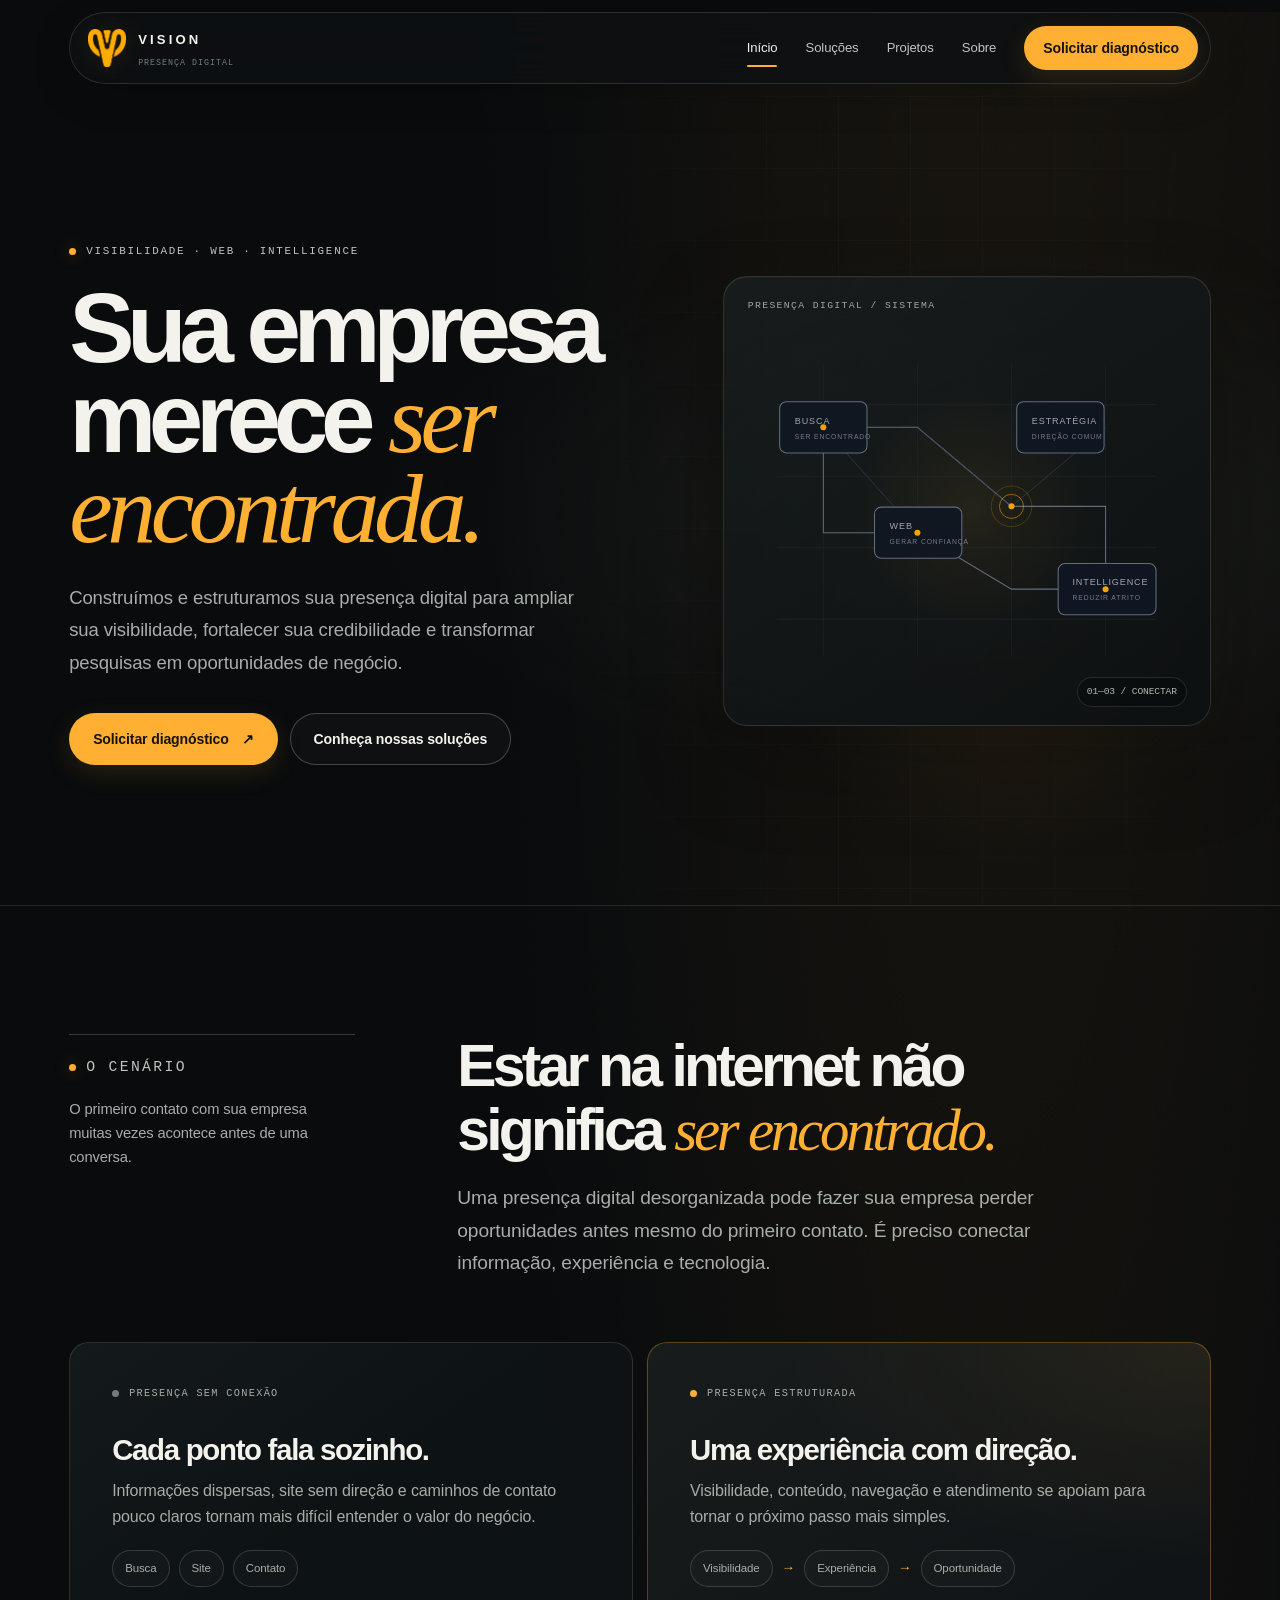
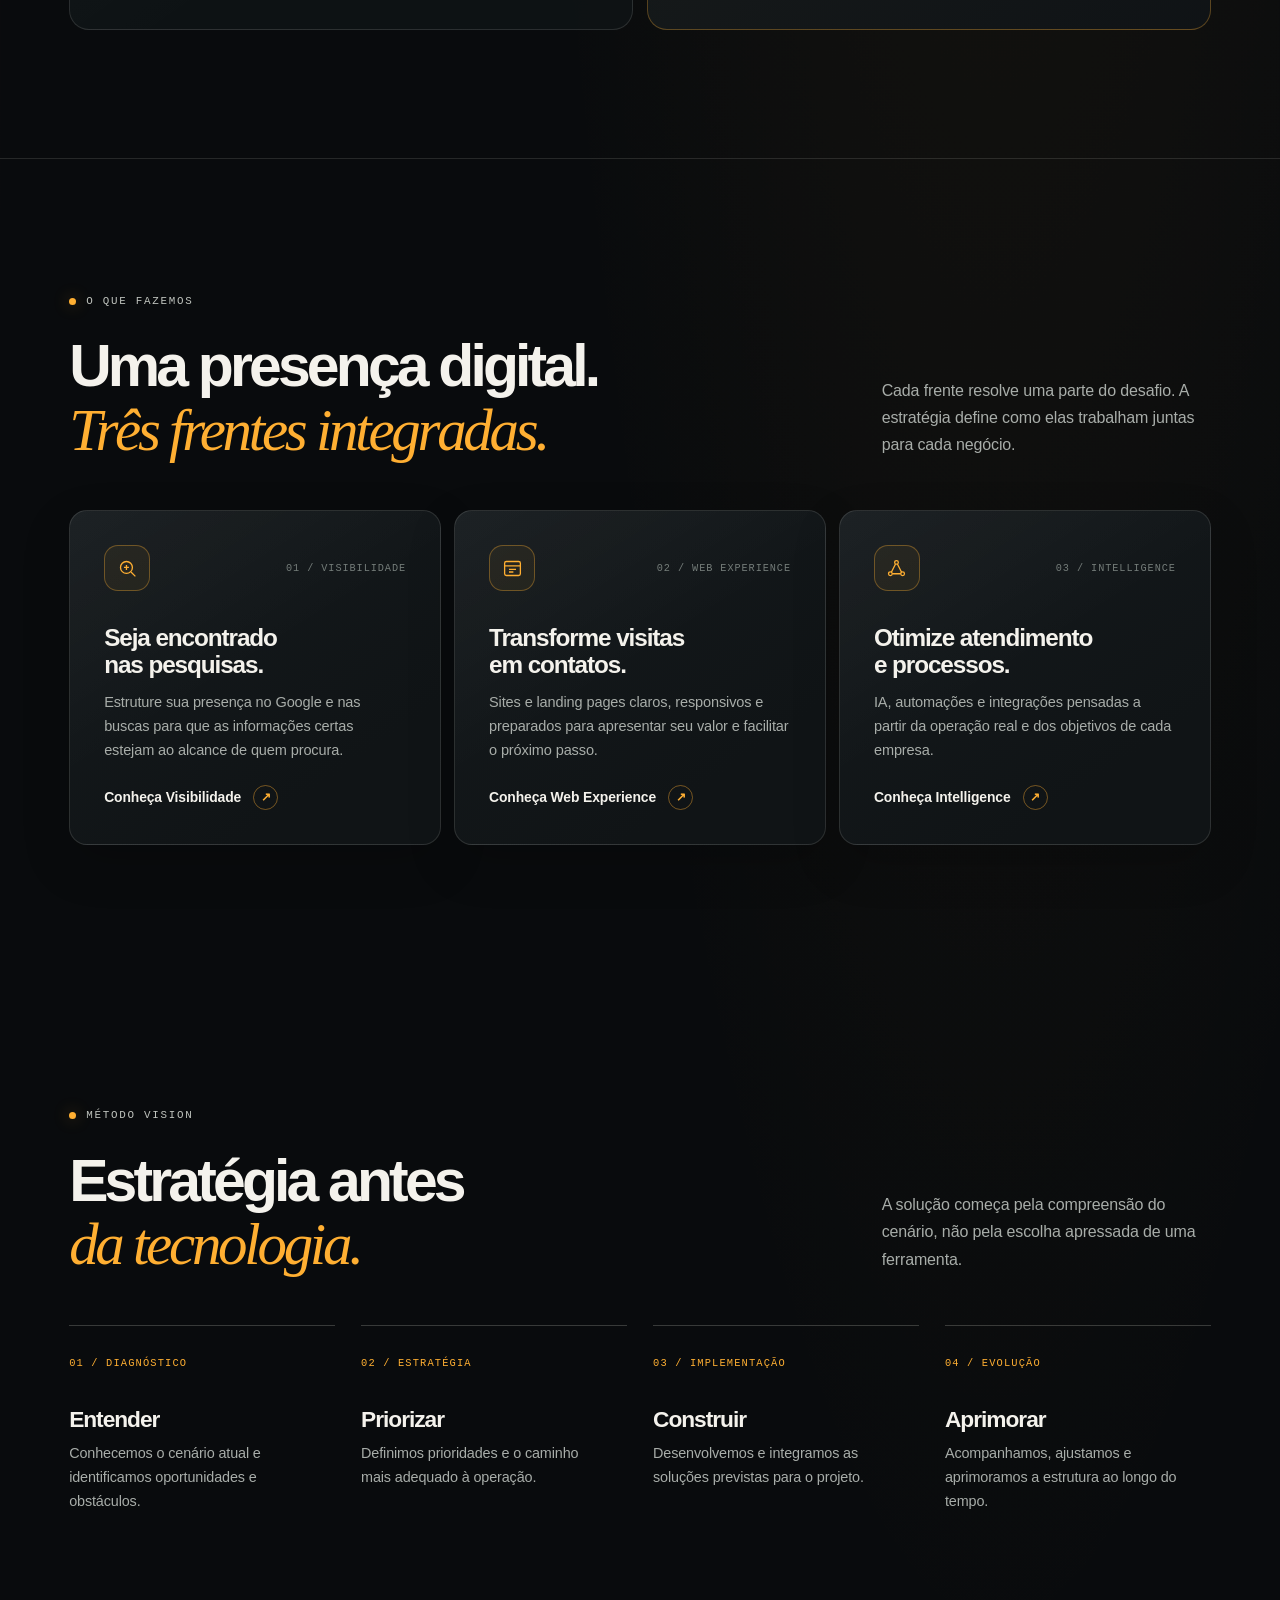
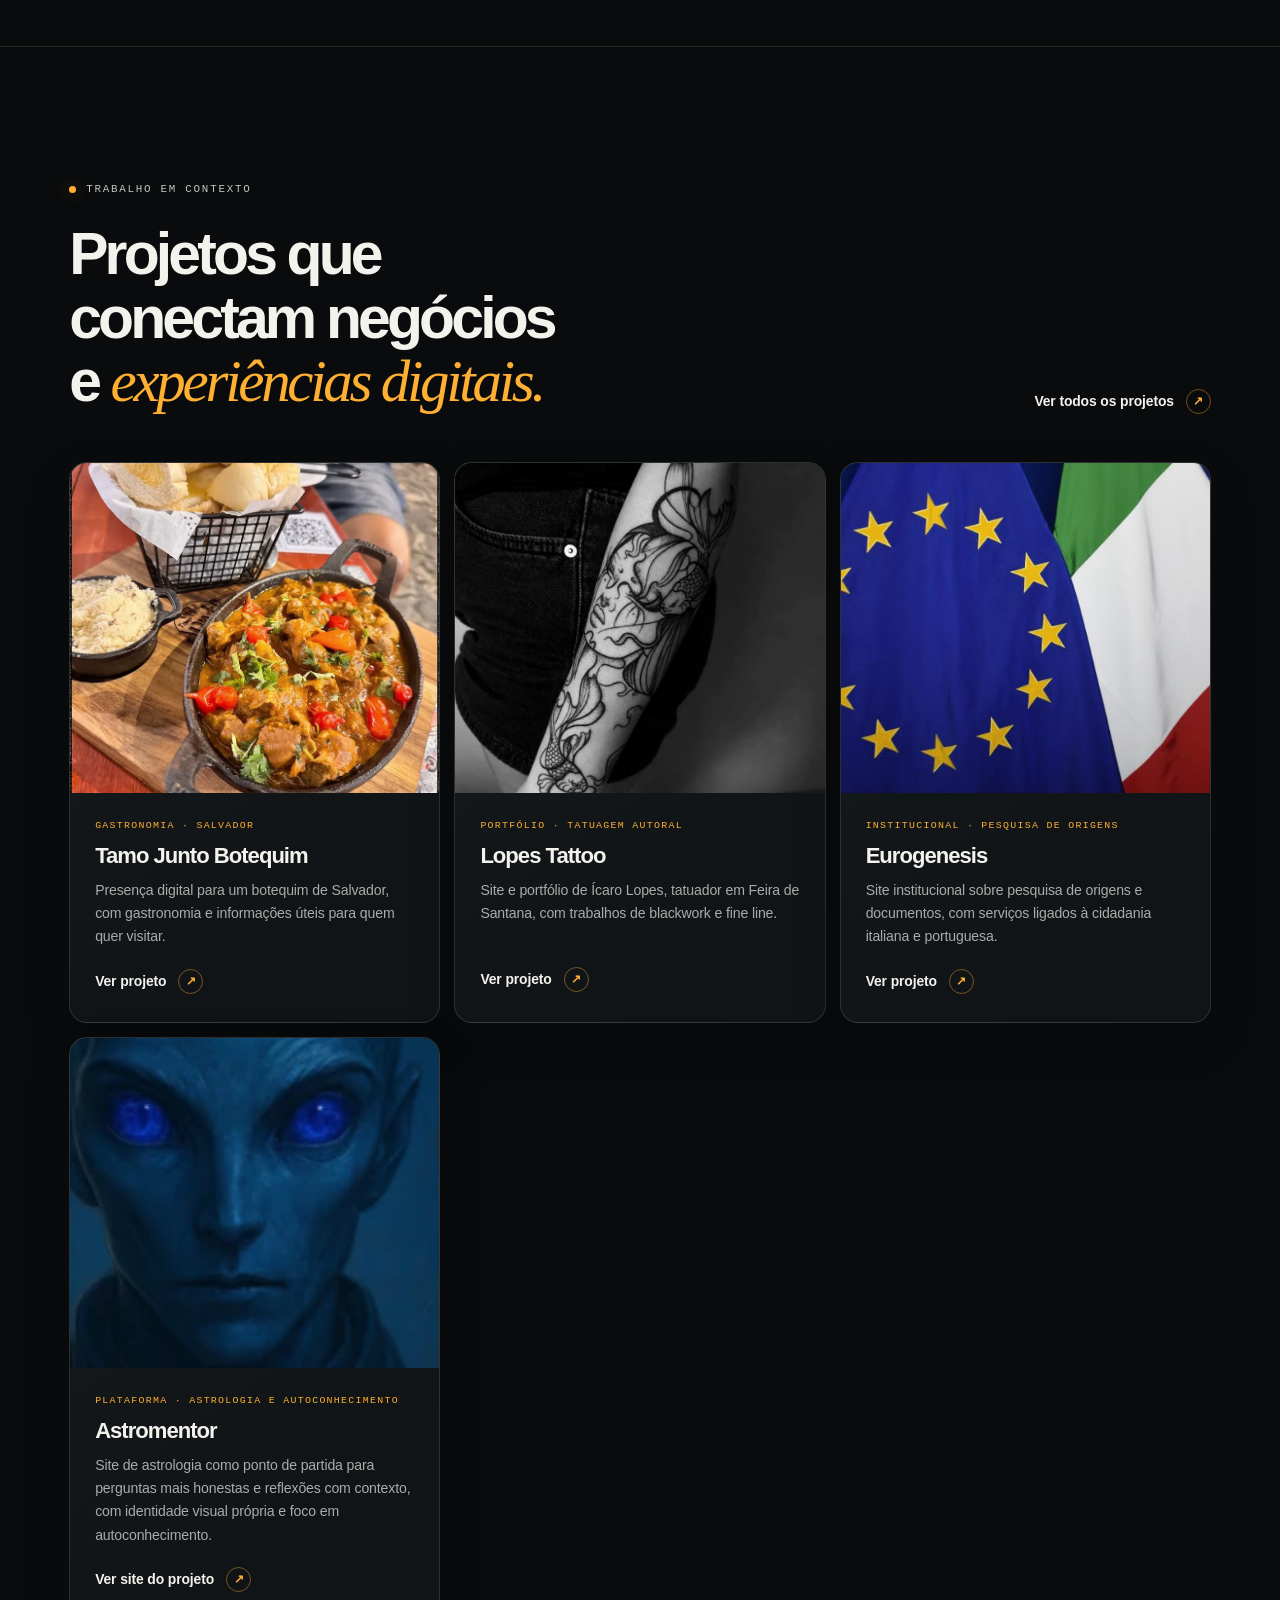
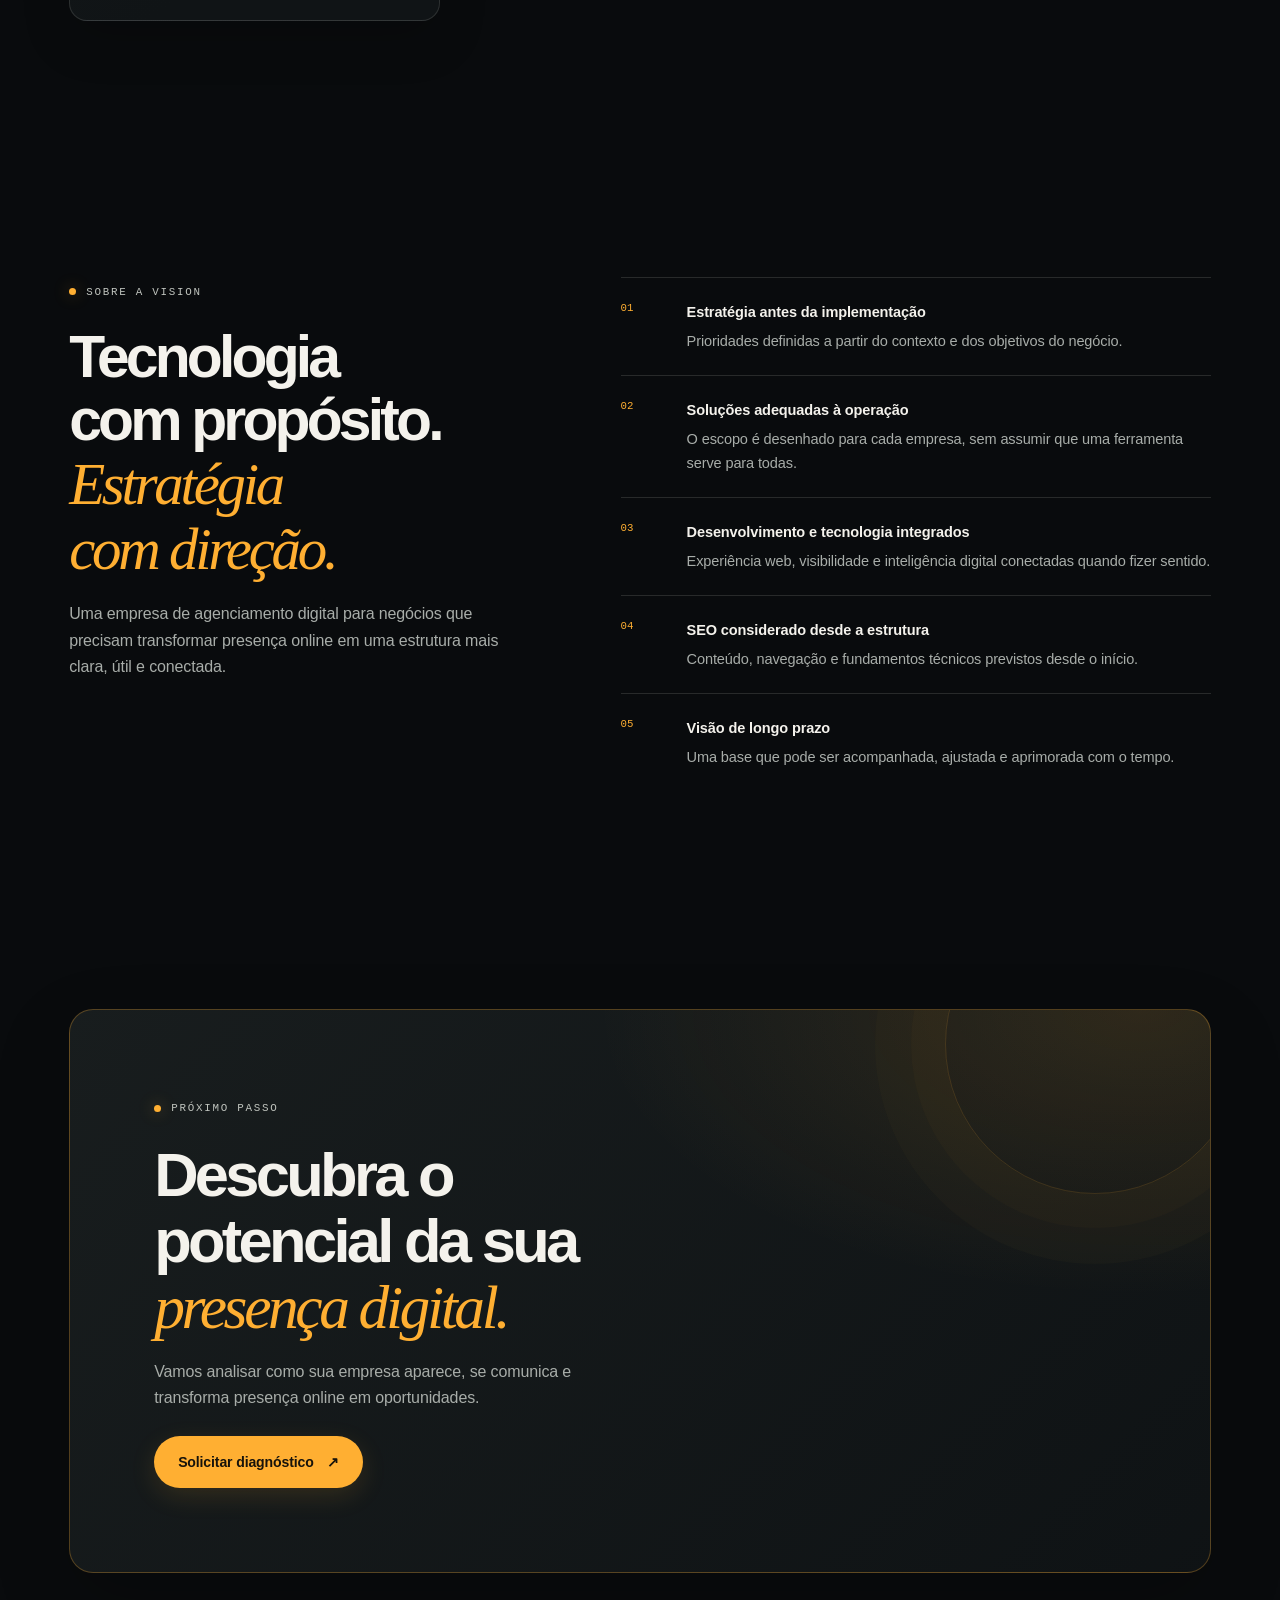
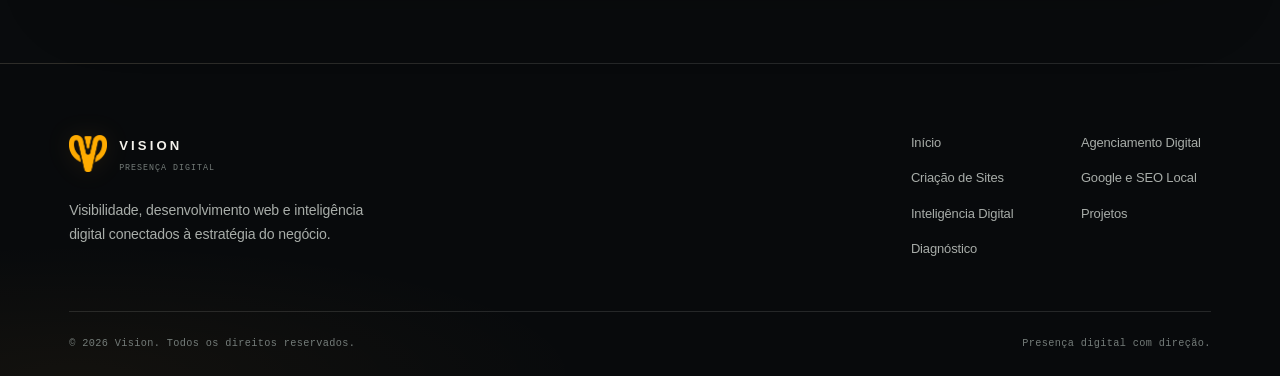
==== index.html @ c218d8cc "corrige caminhos" ====
<!doctype html>
<html lang="pt-BR">
<head>
  <meta charset="utf-8">
  <meta name="viewport" content="width=device-width, initial-scale=1">
  <meta name="description" content="A Vision conecta visibilidade, sites e inteligência digital para ajudar empresas a estruturar sua presença online.">
  <meta name="keywords" content="presença digital, desenvolvimento web, SEO local, inteligência digital, agenciamento digital">
  <meta name="theme-color" content="#0B0F16">
  <meta property="og:type" content="website">
  <meta property="og:site_name" content="Vision">
  <meta property="og:title" content="Vision | Presença digital com estratégia">
  <meta property="og:description" content="Conectamos visibilidade, desenvolvimento web e inteligência digital para estruturar a presença da sua empresa.">
  <meta name="twitter:card" content="summary">
  <meta name="twitter:title" content="Vision | Presença digital com estratégia">
  <meta name="twitter:description" content="Conectamos visibilidade, desenvolvimento web e inteligência digital para estruturar a presença da sua empresa.">
  <title>Vision | Presença digital com estratégia</title>
  <link rel="icon" type="image/png" href="/assets/images/vision-symbol.png">
  <link rel="stylesheet" href="/assets/css/tokens.css">
  <link rel="stylesheet" href="/assets/css/base.css">
  <link rel="stylesheet" href="/assets/css/components.css">
  <link rel="stylesheet" href="/assets/css/layouts.css">
  <link rel="stylesheet" href="/assets/css/responsive.css"><link rel="stylesheet" href="/assets/css/visual-refresh.css">
  <script type="application/ld+json">
    {"@context":"https://schema.org","@type":"Organization","name":"Vision","description":"Agenciamento digital que integra visibilidade, desenvolvimento web e inteligência digital.","knowsAbout":["presença digital","criação de sites","SEO local","inteligência digital"]}
  </script>
</head>
<body>
  <a class="skip-link" href="#main">Pular para o conteúdo</a>
  <header class="site-header">
    <div class="container site-header__inner">
      <a class="brand" href="/" aria-label="Vision — início">
        <img class="brand__symbol" src="/assets/images/vision-symbol.png" alt="" width="34" height="34">
        <span><span class="brand__name">VISION</span><span class="brand__descriptor">presença digital</span></span>
      </a>
      <button class="menu-toggle" type="button" data-menu-toggle aria-expanded="false" aria-controls="primary-nav" aria-label="Abrir menu"><span class="menu-toggle__icon" aria-hidden="true"></span></button>
      <nav class="primary-nav" id="primary-nav" data-primary-nav aria-label="Navegação principal">
        <a class="primary-nav__link" href="/" aria-current="page">Início</a>
        <a class="primary-nav__link" href="/agenciamento-digital/">Soluções</a>
        <a class="primary-nav__link" href="/projetos/">Projetos</a>
        <a class="primary-nav__link" href="/#sobre">Sobre</a>
        <a class="button button--small" href="/diagnostico/">Solicitar diagnóstico</a>
      </nav>
    </div>
  </header>

  <main id="main">
    <section class="hero-home" aria-labelledby="home-title">
      <div class="container hero-home__grid">
        <div class="hero-copy">
          <p class="eyebrow">Visibilidade · Web · Intelligence</p>
          <h1 id="home-title">Sua empresa merece <span class="accent">ser encontrada.</span></h1>
          <p class="lede">Construímos e estruturamos sua presença digital para ampliar sua visibilidade, fortalecer sua credibilidade e transformar pesquisas em oportunidades de negócio.</p>
          <div class="button-row">
            <a class="button" href="/diagnostico/">Solicitar diagnóstico <span aria-hidden="true">↗</span></a>
            <a class="button button--quiet" href="#solucoes">Conheça nossas soluções</a>
          </div>
        </div>
        <div class="hero-visual" aria-label="Diagrama da conexão entre busca, experiência web e inteligência digital">
          <p class="hero-visual__label meta-label">PRESENÇA DIGITAL / SISTEMA</p>
          <svg class="signal-figure" viewBox="0 0 620 470" role="img" aria-labelledby="signal-title signal-desc">
            <title id="signal-titDle">Três frentes conectadas</title>
            <desc id="signal-desc">Busca, experiência web e inteligência digital conectadas por uma estrutura central.</desc>
            <g fill="none" stroke="#334153" stroke-width="1">
              <path d="M58 95H562M58 190H562M58 285H562M58 380H562" opacity=".42"/>
              <path d="M120 40V430M245 40V430M370 40V430M495 40V430" opacity=".3"/>
              <path d="M120 125H245L370 230H495V340H370L245 265H120Z" stroke="#657182" stroke-width="1.4"/>
              <path d="M120 125L245 265M245 125L370 230M370 230L495 125" stroke="#334153"/>
            </g>
            <g fill="#101722" stroke="#657182" stroke-width="1.4">
              <rect x="62" y="91" width="116" height="68" rx="9"/>
              <rect x="188" y="231" width="116" height="68" rx="9"/>
              <rect x="432" y="306" width="130" height="68" rx="9"/>
              <rect x="377" y="91" width="116" height="68" rx="9"/>
            </g>
            <g fill="#A5ACB8" font-family="Arial, sans-serif" font-size="12" letter-spacing="1.2">
              <text x="82" y="121">BUSCA</text><text x="82" y="140" fill="#778190" font-size="9">SER ENCONTRADO</text>
              <text x="208" y="260">WEB</text><text x="208" y="280" fill="#778190" font-size="9">GERAR CONFIANÇA</text>
              <text x="451" y="335">INTELLIGENCE</text><text x="451" y="355" fill="#778190" font-size="9">REDUZIR ATRITO</text>
              <text x="397" y="121">ESTRATÉGIA</text><text x="397" y="140" fill="#778190" font-size="9">DIREÇÃO COMUM</text>
            </g>
            <g fill="#FFAB00">
              <circle cx="120" cy="125" r="4"/><circle cx="245" cy="265" r="4"/><circle cx="370" cy="230" r="4"/><circle cx="495" cy="340" r="4"/>
            </g>
            <g fill="none" stroke="#FFAB00" stroke-width="1.3">
              <circle cx="370" cy="230" r="16" opacity=".55"/><circle cx="370" cy="230" r="27" opacity=".22"/>
            </g>
          </svg>
          <span class="hero-index">01—03 / CONECTAR</span>
        </div>
      </div>
    </section>

    <section class="section" aria-labelledby="problem-title">
      <div class="container section-intro">
        <div class="section-intro__aside">
          <p class="eyebrow">O cenário</p>
          <p>O primeiro contato com sua empresa muitas vezes acontece antes de uma conversa.</p>
        </div>
        <div>
          <h2 id="problem-title">Estar na internet não significa <span class="accent">ser encontrado.</span></h2>
          <p class="lede">Uma presença digital desorganizada pode fazer sua empresa perder oportunidades antes mesmo do primeiro contato. É preciso conectar informação, experiência e tecnologia.</p>
        </div>
      </div>
      <div class="container problem-grid">
        <article class="contrast-card">
          <div class="contrast-card__label"><span class="contrast-card__dot" aria-hidden="true"></span>Presença sem conexão</div>
          <h3>Cada ponto fala sozinho.</h3>
          <p>Informações dispersas, site sem direção e caminhos de contato pouco claros tornam mais difícil entender o valor do negócio.</p>
          <div class="contrast-card__flow" aria-label="Exemplo de pontos desconectados"><span class="flow-chip">Busca</span><span class="flow-chip">Site</span><span class="flow-chip">Contato</span></div>
        </article>
        <article class="contrast-card contrast-card--structured">
          <div class="contrast-card__label"><span class="contrast-card__dot" aria-hidden="true"></span>Presença estruturada</div>
          <h3>Uma experiência com direção.</h3>
          <p>Visibilidade, conteúdo, navegação e atendimento se apoiam para tornar o próximo passo mais simples.</p>
          <div class="contrast-card__flow" aria-label="Exemplo de pontos conectados"><span class="flow-chip">Visibilidade</span><span class="flow-arrow" aria-hidden="true">→</span><span class="flow-chip">Experiência</span><span class="flow-arrow" aria-hidden="true">→</span><span class="flow-chip">Oportunidade</span></div>
        </article>
      </div>
    </section>

    <section class="section section-rule" id="solucoes" aria-labelledby="solutions-title">
      <div class="container">
        <div class="section-heading">
          <div><p class="eyebrow">O que fazemos</p><h2 id="solutions-title">Uma presença digital.<br><span class="accent">Três frentes integradas.</span></h2></div>
          <p class="section-heading__copy">Cada frente resolve uma parte do desafio. A estratégia define como elas trabalham juntas para cada negócio.</p>
        </div>
        <div class="services-grid">
          <a class="service-card" href="/seo-local/">
            <div class="service-card__top"><span class="service-card__icon" aria-hidden="true"><svg viewBox="0 0 24 24" fill="none" stroke="currentColor" stroke-width="1.5"><circle cx="10.8" cy="10.8" r="6.8"/><path d="m16 16 5 5M8 10.8h5.6M10.8 8v5.6"/></svg></span><span class="service-card__number">01 / VISIBILIDADE</span></div>
            <h3>Seja encontrado nas pesquisas.</h3><p>Estruture sua presença no Google e nas buscas para que as informações certas estejam ao alcance de quem procura.</p><span class="text-link">Conheça Visibilidade</span>
          </a>
          <a class="service-card" href="/criacao-de-sites/">
            <div class="service-card__top"><span class="service-card__icon" aria-hidden="true"><svg viewBox="0 0 24 24" fill="none" stroke="currentColor" stroke-width="1.5"><rect x="3" y="4" width="18" height="16" rx="2"/><path d="M3 9h18M7 6.5h.01M10 6.5h.01M8 13h8M8 16h5"/></svg></span><span class="service-card__number">02 / WEB EXPERIENCE</span></div>
            <h3>Transforme visitas em contatos.</h3><p>Sites e landing pages claros, responsivos e preparados para apresentar seu valor e facilitar o próximo passo.</p><span class="text-link">Conheça Web Experience</span>
          </a>
          <a class="service-card" href="/inteligencia-digital/">
            <div class="service-card__top"><span class="service-card__icon" aria-hidden="true"><svg viewBox="0 0 24 24" fill="none" stroke="currentColor" stroke-width="1.5"><circle cx="12" cy="5" r="2.1"/><circle cx="5" cy="18" r="2.1"/><circle cx="19" cy="18" r="2.1"/><path d="m10.9 6.8-4.8 9.4m6.9-9.4 4.8 9.4M7.2 18h9.6"/></svg></span><span class="service-card__number">03 / INTELLIGENCE</span></div>
            <h3>Otimize atendimento e processos.</h3><p>IA, automações e integrações pensadas a partir da operação real e dos objetivos de cada empresa.</p><span class="text-link">Conheça Intelligence</span>
          </a>
        </div>
      </div>
    </section>

    <section class="section" aria-labelledby="method-title">
      <div class="container">
        <div class="section-heading">
          <div><p class="eyebrow">Método Vision</p><h2 id="method-title">Estratégia antes <span class="accent">da tecnologia.</span></h2></div>
          <p class="section-heading__copy">A solução começa pela compreensão do cenário, não pela escolha apressada de uma ferramenta.</p>
        </div>
        <div class="method-grid">
          <article class="method-step"><span class="method-step__number">01 / DIAGNÓSTICO</span><h3>Entender</h3><p>Conhecemos o cenário atual e identificamos oportunidades e obstáculos.</p></article>
          <article class="method-step"><span class="method-step__number">02 / ESTRATÉGIA</span><h3>Priorizar</h3><p>Definimos prioridades e o caminho mais adequado à operação.</p></article>
          <article class="method-step"><span class="method-step__number">03 / IMPLEMENTAÇÃO</span><h3>Construir</h3><p>Desenvolvemos e integramos as soluções previstas para o projeto.</p></article>
          <article class="method-step"><span class="method-step__number">04 / EVOLUÇÃO</span><h3>Aprimorar</h3><p>Acompanhamos, ajustamos e aprimoramos a estrutura ao longo do tempo.</p></article>
        </div>
      </div>
    </section>

    <section class="section section-rule" aria-labelledby="projects-title">
      <div class="container">
        <div class="section-heading">
          <div><p class="eyebrow">Trabalho em contexto</p><h2 id="projects-title">Projetos que conectam negócios e <span class="accent">experiências digitais.</span></h2></div>
          <a class="text-link" href="/projetos/">Ver todos os projetos</a>
        </div>
        <div class="project-grid">
          <!-- PROJECTS:START -->
<article class="project-card">
  <a href="https://tamojuntobotequim.com.br/" target="_blank" rel="noopener noreferrer" aria-label="Abrir o site de Tamo Junto Botequim, em nova aba">
    <div class="project-card__media"><img src="/assets/images/tamo-junto-case.webp" alt="Petiscos e prato servido no Tamo Junto Botequim" width="759" height="900" loading="lazy" decoding="async"></div>
  </a>
  <div class="project-card__body"><span class="project-card__category">Gastronomia · Salvador</span><h3>Tamo Junto Botequim</h3><p>Presença digital para um botequim de Salvador, com gastronomia e informações úteis para quem quer visitar.</p><a class="text-link" href="https://tamojuntobotequim.com.br/" target="_blank" rel="noopener noreferrer">Ver projeto</a></div>
</article>
<article class="project-card">
  <a href="https://kfezin.github.io/lopes-tattoo-site/index.html" target="_blank" rel="noopener noreferrer" aria-label="Abrir o site de Lopes Tattoo, em nova aba">
    <div class="project-card__media"><img src="/assets/images/lopes-tattoo-case.webp" alt="Tatuagem autoral em blackwork apresentada no portfólio Lopes Tattoo" width="900" height="900" loading="lazy" decoding="async"></div>
  </a>
  <div class="project-card__body"><span class="project-card__category">Portfólio · tatuagem autoral</span><h3>Lopes Tattoo</h3><p>Site e portfólio de Ícaro Lopes, tatuador em Feira de Santana, com trabalhos de blackwork e fine line.</p><a class="text-link" href="https://kfezin.github.io/lopes-tattoo-site/index.html" target="_blank" rel="noopener noreferrer">Ver projeto</a></div>
</article>
<article class="project-card">
  <a href="https://eurogenesis.com.br/" target="_blank" rel="noopener noreferrer" aria-label="Abrir o site de Eurogenesis, em nova aba">
    <div class="project-card__media project-card__media--euro"><img src="/assets/images/eurogenesis-citizenship.jpg" alt="Bandeiras da União Europeia e da Itália usadas na apresentação de cidadania da Eurogenesis" width="640" height="427" loading="lazy" decoding="async"></div>
  </a>
  <div class="project-card__body"><span class="project-card__category">Institucional · pesquisa de origens</span><h3>Eurogenesis</h3><p>Site institucional sobre pesquisa de origens e documentos, com serviços ligados à cidadania italiana e portuguesa.</p><a class="text-link" href="https://eurogenesis.com.br/" target="_blank" rel="noopener noreferrer">Ver projeto</a></div>
</article>
<article class="project-card">
  <a href="https://www.astromentor.com.br/" target="_blank" rel="noopener noreferrer" aria-label="Abrir o site do Astromentor, em nova aba">
    <div class="project-card__media"><img src="/assets/images/astromentor-case.jpg" alt="Página inicial do Astromentor com o título O céu também é sobre você e a ilustração de uma figura azul" width="640" height="427" loading="lazy" decoding="async"></div>
  </a>
  <div class="project-card__body"><span class="project-card__category">Plataforma · astrologia e autoconhecimento</span><h3>Astromentor</h3><p>Site de astrologia como ponto de partida para perguntas mais honestas e reflexões com contexto, com identidade visual própria e foco em autoconhecimento.</p><a class="text-link" href="https://www.astromentor.com.br/" target="_blank" rel="noopener noreferrer">Ver site do projeto</a></div>
</article>
      <!-- PROJECTS:END -->
        </div>
      </div>
    </section>

    <section class="section" id="sobre" aria-labelledby="about-title">
      <div class="container split-section">
        <div class="split-section__lead"><p class="eyebrow">Sobre a Vision</p><h2 id="about-title">Tecnologia com propósito. <span class="accent">Estratégia com direção.</span></h2><p>Uma empresa de agenciamento digital para negócios que precisam transformar presença online em uma estrutura mais clara, útil e conectada.</p></div>
        <ul class="pillar-list">
          <li><span class="pillar-list__index">01</span><span><strong>Estratégia antes da implementação</strong><span>Prioridades definidas a partir do contexto e dos objetivos do negócio.</span></span></li>
          <li><span class="pillar-list__index">02</span><span><strong>Soluções adequadas à operação</strong><span>O escopo é desenhado para cada empresa, sem assumir que uma ferramenta serve para todas.</span></span></li>
          <li><span class="pillar-list__index">03</span><span><strong>Desenvolvimento e tecnologia integrados</strong><span>Experiência web, visibilidade e inteligência digital conectadas quando fizer sentido.</span></span></li>
          <li><span class="pillar-list__index">04</span><span><strong>SEO considerado desde a estrutura</strong><span>Conteúdo, navegação e fundamentos técnicos previstos desde o início.</span></span></li>
          <li><span class="pillar-list__index">05</span><span><strong>Visão de longo prazo</strong><span>Uma base que pode ser acompanhada, ajustada e aprimorada com o tempo.</span></span></li>
        </ul>
      </div>
    </section>

    <section class="section section--compact">
      <div class="container"><div class="cta-panel"><p class="eyebrow">Próximo passo</p><h2>Descubra o potencial da sua <span class="accent">presença digital.</span></h2><p>Vamos analisar como sua empresa aparece, se comunica e transforma presença online em oportunidades.</p><a class="button" href="/diagnostico/">Solicitar diagnóstico <span aria-hidden="true">↗</span></a></div></div>
    </section>
  </main>

  <footer class="site-footer">
    <div class="container">
      <div class="site-footer__top">
        <div><a class="brand" href="/" aria-label="Vision — início"><img class="brand__symbol" src="/assets/images/vision-symbol.png" alt="" width="34" height="34" loading="lazy"><span><span class="brand__name">VISION</span><span class="brand__descriptor">presença digital</span></span></a><p class="site-footer__statement">Visibilidade, desenvolvimento web e inteligência digital conectados à estratégia do negócio.</p></div>
        <nav class="footer-nav" aria-label="Navegação do rodapé"><a href="/">Início</a><a href="/agenciamento-digital/">Agenciamento Digital</a><a href="/criacao-de-sites/">Criação de Sites</a><a href="/seo-local/">Google e SEO Local</a><a href="/inteligencia-digital/">Inteligência Digital</a><a href="/projetos/">Projetos</a><a href="/diagnostico/">Diagnóstico</a></nav>
      </div>
      <div class="site-footer__bottom"><span>© <span data-current-year>2026</span> Vision. Todos os direitos reservados.</span><span>Presença digital com direção.</span></div>
    </div>
  </footer>
  <script src="/assets/js/site.js" defer></script>
</body>
</html>
---- assets/css/tokens.css ----
:root {
  color-scheme: dark;
  --color-bg: #090B0D;
  --color-surface: #101417;
  --color-surface-raised: #171C20;
  --color-surface-soft: #1D2326;
  --color-text: #F4F2EC;
  --color-muted: #A8ADA9;
  --color-subtle: #747C79;
  --color-orange: #FFAF32;
  --color-violet: #6956A5;
  --color-border: rgba(244, 242, 236, 0.12);
  --color-border-strong: rgba(244, 242, 236, 0.22);
  --color-success: #B7D892;
  --font-sans: Inter, "Aptos", "Segoe UI", Arial, sans-serif;
  --font-mono: "SFMono-Regular", Consolas, "Liberation Mono", monospace;
  --container: 1280px;
  --page-gutter: clamp(22px, 5.4vw, 84px);
  --space-section: clamp(82px, 10vw, 150px);
  --radius-sm: 10px;
  --radius-md: 18px;
  --radius-lg: 26px;
  --shadow-card: 0 24px 72px rgba(0, 0, 0, 0.24);
  --transition: 220ms cubic-bezier(0.2, 0.7, 0.2, 1);
}
---- assets/css/base.css ----
*,
*::before,
*::after {
  box-sizing: border-box;
}

html {
  scroll-behavior: smooth;
  scroll-padding-top: 92px;
  background: var(--color-bg);
}

body {
  min-width: 320px;
  margin: 0;
  background: var(--color-bg);
  color: var(--color-text);
  font-family: var(--font-sans);
  font-size: 16px;
  line-height: 1.65;
  -webkit-font-smoothing: antialiased;
  text-rendering: optimizeLegibility;
}

body,
button,
input,
select,
textarea {
  font-family: var(--font-sans);
}

img,
svg {
  display: block;
  max-width: 100%;
}

img {
  height: auto;
}

a {
  color: inherit;
  text-decoration: none;
}

button,
input,
select,
textarea {
  font: inherit;
}

button,
a,
input,
select,
textarea {
  -webkit-tap-highlight-color: transparent;
}

::selection {
  background: var(--color-orange);
  color: var(--color-bg);
}

:focus-visible {
  outline: 2px solid var(--color-orange);
  outline-offset: 4px;
}

h1,
h2,
h3,
p,
figure {
  margin-top: 0;
}

h1,
h2,
h3 {
  color: var(--color-text);
  font-weight: 560;
  letter-spacing: -0.045em;
  line-height: 1.08;
}

h1 {
  max-width: 14ch;
  margin-bottom: 26px;
  font-size: clamp(3.25rem, 7.5vw, 6.6rem);
  letter-spacing: -0.07em;
  line-height: 0.98;
}

h2 {
  max-width: 18ch;
  margin-bottom: 20px;
  font-size: clamp(2.2rem, 4.6vw, 4.35rem);
  letter-spacing: -0.06em;
}

h3 {
  margin-bottom: 12px;
  font-size: clamp(1.3rem, 2.2vw, 1.8rem);
}

p {
  margin-bottom: 18px;
  color: var(--color-muted);
}

ul,
ol {
  padding-left: 1.25rem;
}

.container {
  width: min(calc(100% - var(--page-gutter) * 2), var(--container));
  margin-inline: auto;
}

.section {
  padding-block: var(--space-section);
}

.section--compact {
  padding-block: clamp(56px, 7vw, 96px);
}

.section-rule {
  border-top: 1px solid var(--color-border);
}

.eyebrow,
.kicker,
.meta-label {
  color: var(--color-muted);
  font-family: var(--font-mono);
  font-size: 0.71rem;
  letter-spacing: 0.11em;
  line-height: 1.5;
  text-transform: uppercase;
}

.eyebrow {
  display: inline-flex;
  align-items: center;
  gap: 11px;
  margin-bottom: 25px;
}

.eyebrow::before {
  width: 24px;
  height: 1px;
  background: var(--color-orange);
  content: "";
}

.accent {
  color: var(--color-orange);
}

.lede {
  max-width: 58ch;
  font-size: clamp(1.05rem, 1.5vw, 1.25rem);
  line-height: 1.7;
}

.muted {
  color: var(--color-muted);
}

.visually-hidden {
  position: absolute;
  width: 1px;
  height: 1px;
  overflow: hidden;
  clip: rect(0, 0, 0, 0);
  white-space: nowrap;
  clip-path: inset(50%);
}

.skip-link {
  position: fixed;
  z-index: 1000;
  top: 10px;
  left: 10px;
  padding: 10px 16px;
  transform: translateY(-160%);
  border-radius: var(--radius-sm);
  background: var(--color-orange);
  color: var(--color-bg);
  font-weight: 700;
}

.skip-link:focus {
  transform: translateY(0);
}

.breadcrumbs {
  display: flex;
  flex-wrap: wrap;
  gap: 9px;
  align-items: center;
  margin-bottom: 30px;
  color: var(--color-subtle);
  font-size: 0.82rem;
}

.breadcrumbs a:hover {
  color: var(--color-orange);
}

.breadcrumbs__separator {
  color: var(--color-subtle);
}

@media (prefers-reduced-motion: reduce) {
  *,
  *::before,
  *::after {
    scroll-behavior: auto !important;
    animation-duration: 0.01ms !important;
    animation-iteration-count: 1 !important;
    transition-duration: 0.01ms !important;
  }
}
---- assets/css/components.css ----
.site-header {
  position: sticky;
  z-index: 100;
  top: 0;
  border-bottom: 1px solid rgba(243, 242, 239, 0.09);
  background: rgba(11, 15, 22, 0.9);
  backdrop-filter: blur(18px);
}

.site-header__inner {
  display: flex;
  min-height: 76px;
  align-items: center;
  justify-content: space-between;
  gap: 30px;
}

.brand {
  display: inline-flex;
  flex: 0 0 auto;
  align-items: center;
  gap: 11px;
  min-width: 0;
}

.brand__symbol {
  width: 34px;
  height: 34px;
  object-fit: contain;
}

.brand__name {
  color: var(--color-text);
  font-size: 0.84rem;
  font-weight: 700;
  letter-spacing: 0.22em;
}

.brand__descriptor {
  display: block;
  margin-top: 1px;
  color: var(--color-subtle);
  font-family: var(--font-mono);
  font-size: 0.55rem;
  letter-spacing: 0.08em;
  text-transform: uppercase;
}

.primary-nav {
  display: flex;
  align-items: center;
  gap: clamp(16px, 2.4vw, 34px);
}

.primary-nav__link {
  position: relative;
  padding-block: 9px;
  color: var(--color-muted);
  font-size: 0.86rem;
  transition: color var(--transition);
}

.primary-nav__link:hover,
.primary-nav__link[aria-current="page"] {
  color: var(--color-text);
}

.primary-nav__link[aria-current="page"]::after {
  position: absolute;
  right: 0;
  bottom: 2px;
  left: 0;
  height: 1px;
  background: var(--color-orange);
  content: "";
}

.menu-toggle {
  display: none;
  width: 44px;
  height: 44px;
  align-items: center;
  justify-content: center;
  border: 1px solid var(--color-border);
  border-radius: 50%;
  background: transparent;
  color: var(--color-text);
  cursor: pointer;
}

.menu-toggle__icon,
.menu-toggle__icon::before,
.menu-toggle__icon::after {
  display: block;
  width: 16px;
  height: 1px;
  background: currentColor;
  content: "";
  transition: transform var(--transition);
}

.menu-toggle__icon::before {
  transform: translateY(-5px);
}

.menu-toggle__icon::after {
  transform: translateY(4px);
}

.menu-toggle[aria-expanded="true"] .menu-toggle__icon {
  background: transparent;
}

.menu-toggle[aria-expanded="true"] .menu-toggle__icon::before {
  transform: translateY(1px) rotate(45deg);
}

.menu-toggle[aria-expanded="true"] .menu-toggle__icon::after {
  transform: translateY(0) rotate(-45deg);
}

.button {
  display: inline-flex;
  min-height: 50px;
  align-items: center;
  justify-content: center;
  gap: 12px;
  padding: 0 21px;
  border: 1px solid transparent;
  border-radius: 999px;
  background: var(--color-orange);
  color: #17130B;
  font-size: 0.9rem;
  font-weight: 700;
  line-height: 1.2;
  transition: transform var(--transition), background-color var(--transition), color var(--transition), border-color var(--transition);
}

.button:hover {
  transform: translateY(-2px);
  background: #FFC14A;
}

.button--small {
  min-height: 42px;
  padding-inline: 17px;
  font-size: 0.82rem;
}

.button--quiet {
  border-color: var(--color-border-strong);
  background: transparent;
  color: var(--color-text);
}

.button--quiet:hover {
  border-color: var(--color-orange);
  background: rgba(255, 171, 0, 0.06);
  color: var(--color-orange);
}

.button--disabled,
.button:disabled {
  cursor: not-allowed;
  opacity: 0.5;
  transform: none;
}

.text-link {
  display: inline-flex;
  align-items: center;
  gap: 10px;
  color: var(--color-text);
  font-size: 0.9rem;
  font-weight: 650;
}

.text-link::after {
  color: var(--color-orange);
  content: "↗";
  transition: transform var(--transition);
}

.text-link:hover::after {
  transform: translate(2px, -2px);
}

.button-row {
  display: flex;
  flex-wrap: wrap;
  gap: 12px;
  align-items: center;
}

.section-heading {
  display: flex;
  align-items: end;
  justify-content: space-between;
  gap: 32px;
  margin-bottom: 42px;
}

.section-heading h2 {
  margin-bottom: 0;
}

.section-heading__copy {
  max-width: 40ch;
  margin-bottom: 4px;
}

.service-card,
.project-card,
.info-card {
  border: 1px solid var(--color-border);
  border-radius: var(--radius-md);
  background: linear-gradient(145deg, rgba(20, 34, 56, 0.82), rgba(16, 23, 34, 0.9));
  box-shadow: var(--shadow-card);
}

.service-card {
  display: flex;
  min-height: 270px;
  flex-direction: column;
  padding: clamp(22px, 3vw, 32px);
  transition: transform var(--transition), border-color var(--transition), background-color var(--transition);
}

.service-card:hover {
  transform: translateY(-4px);
  border-color: rgba(255, 171, 0, 0.48);
}

.service-card__top {
  display: flex;
  align-items: center;
  justify-content: space-between;
  margin-bottom: auto;
}

.service-card__icon {
  display: grid;
  width: 44px;
  height: 44px;
  place-items: center;
  border: 1px solid rgba(255, 171, 0, 0.38);
  border-radius: 12px;
  color: var(--color-orange);
}

.service-card__icon svg {
  width: 21px;
  height: 21px;
}

.service-card__number {
  color: var(--color-subtle);
  font-family: var(--font-mono);
  font-size: 0.74rem;
}

.service-card h3 {
  margin-top: 32px;
}

.service-card p {
  min-height: 54px;
  margin-bottom: 23px;
}

.project-card {
  overflow: hidden;
  transition: transform var(--transition), border-color var(--transition);
}

.project-card:hover {
  transform: translateY(-4px);
  border-color: rgba(255, 171, 0, 0.46);
}

.project-card__media {
  position: relative;
  overflow: hidden;
  aspect-ratio: 1.18 / 1;
  background: var(--color-surface-raised);
}

.project-card__media img {
  width: 100%;
  height: 100%;
  object-fit: cover;
  transition: transform 450ms ease;
}

.project-card:hover .project-card__media img {
  transform: scale(1.035);
}

.project-card__media--euro img {
  object-position: center;
}

.project-card__body {
  padding: 23px 24px 26px;
}

.project-card__category {
  display: block;
  margin-bottom: 10px;
  color: var(--color-orange);
  font-family: var(--font-mono);
  font-size: 0.67rem;
  letter-spacing: 0.1em;
  text-transform: uppercase;
}

.project-card__body h3 {
  margin-bottom: 11px;
  font-size: 1.34rem;
}

.project-card__body p {
  min-height: 68px;
  margin-bottom: 19px;
  font-size: 0.91rem;
}

.method-step {
  position: relative;
  padding: 26px 22px 4px 0;
  border-top: 1px solid var(--color-border-strong);
}

.method-step__number {
  display: inline-block;
  margin-bottom: 29px;
  color: var(--color-orange);
  font-family: var(--font-mono);
  font-size: 0.75rem;
}

.method-step h3 {
  margin-bottom: 11px;
  font-size: 1.25rem;
}

.method-step p {
  margin-bottom: 0;
  font-size: 0.9rem;
}

.pillar-list {
  display: grid;
  gap: 0;
  margin: 0;
  padding: 0;
  list-style: none;
}

.pillar-list li {
  display: grid;
  grid-template-columns: 54px 1fr;
  gap: 16px;
  padding: 20px 0;
  border-top: 1px solid var(--color-border);
}

.pillar-list__index {
  color: var(--color-orange);
  font-family: var(--font-mono);
  font-size: 0.75rem;
}

.pillar-list strong {
  display: block;
  margin-bottom: 5px;
  color: var(--color-text);
  font-weight: 600;
}

.pillar-list span:last-child {
  color: var(--color-muted);
  font-size: 0.91rem;
}

.site-footer {
  padding: 52px 0 24px;
  border-top: 1px solid var(--color-border);
  background: #090C12;
}

.site-footer__top {
  display: flex;
  align-items: flex-start;
  justify-content: space-between;
  gap: 40px;
  padding-bottom: 42px;
}

.site-footer__statement {
  max-width: 34ch;
  margin: 18px 0 0;
  color: var(--color-muted);
  font-size: 0.91rem;
}

.footer-nav {
  display: grid;
  grid-template-columns: repeat(2, minmax(130px, 1fr));
  gap: 13px 34px;
  color: var(--color-muted);
  font-size: 0.85rem;
}

.footer-nav a:hover {
  color: var(--color-orange);
}

.site-footer__bottom {
  display: flex;
  justify-content: space-between;
  gap: 18px;
  padding-top: 20px;
  border-top: 1px solid var(--color-border);
  color: var(--color-subtle);
  font-family: var(--font-mono);
  font-size: 0.68rem;
  letter-spacing: 0.035em;
}

.cta-panel {
  position: relative;
  overflow: hidden;
  padding: clamp(32px, 6vw, 76px);
  border: 1px solid rgba(255, 171, 0, 0.26);
  border-radius: var(--radius-lg);
  background: linear-gradient(125deg, rgba(20, 34, 56, 0.88), rgba(16, 23, 34, 0.94));
}

.cta-panel::after {
  position: absolute;
  top: -80px;
  right: -40px;
  width: 260px;
  height: 260px;
  border: 1px solid rgba(255, 171, 0, 0.16);
  border-radius: 50%;
  box-shadow: 0 0 0 28px rgba(255, 171, 0, 0.025), 0 0 0 58px rgba(255, 171, 0, 0.02);
  content: "";
  pointer-events: none;
}

.cta-panel h2 {
  max-width: 17ch;
  margin-bottom: 18px;
}

.cta-panel p {
  max-width: 53ch;
  margin-bottom: 25px;
}

.form-card {
  padding: clamp(24px, 4vw, 38px);
  border: 1px solid var(--color-border);
  border-radius: var(--radius-md);
  background: var(--color-surface);
}

.form-grid {
  display: grid;
  grid-template-columns: repeat(2, minmax(0, 1fr));
  gap: 20px;
}

.form-field {
  display: grid;
  gap: 8px;
}

.form-field--wide {
  grid-column: 1 / -1;
}

.form-field label {
  color: var(--color-text);
  font-size: 0.87rem;
  font-weight: 600;
}

.form-field input,
.form-field select,
.form-field textarea {
  width: 100%;
  min-height: 49px;
  padding: 12px 14px;
  border: 1px solid var(--color-border-strong);
  border-radius: var(--radius-sm);
  background: #0C121B;
  color: var(--color-text);
}

.form-field textarea {
  min-height: 132px;
  resize: vertical;
}

.form-field input::placeholder,
.form-field textarea::placeholder {
  color: #7E8793;
}

.form-field input:focus,
.form-field select:focus,
.form-field textarea:focus {
  border-color: var(--color-orange);
  outline: none;
  box-shadow: 0 0 0 3px rgba(255, 171, 0, 0.1);
}

.form-note,
.form-status {
  margin: 18px 0 0;
  padding: 14px 16px;
  border-left: 2px solid var(--color-orange);
  background: rgba(255, 171, 0, 0.06);
  color: var(--color-muted);
  font-size: 0.86rem;
}

.form-actions {
  display: flex;
  flex-wrap: wrap;
  align-items: center;
  gap: 14px;
  margin-top: 23px;
}

.form-actions__hint {
  color: var(--color-subtle);
  font-size: 0.78rem;
}

.notice-card {
  padding: 20px 22px;
  border: 1px solid var(--color-border);
  border-radius: var(--radius-sm);
  background: rgba(20, 34, 56, 0.55);
}

.notice-card p:last-child {
  margin-bottom: 0;
}


.button-row--top {
  margin-top: 24px;
}

.button-row--top-lg {
  margin-top: 28px;
}
---- assets/css/layouts.css ----
.hero-home {
  position: relative;
  overflow: hidden;
  min-height: min(760px, calc(100svh - 76px));
  padding-block: clamp(84px, 12vw, 162px) clamp(76px, 10vw, 134px);
  border-bottom: 1px solid var(--color-border);
  background: radial-gradient(ellipse at 79% 49%, rgba(20, 34, 56, 0.52), transparent 41%);
}

.hero-home__grid {
  display: grid;
  grid-template-columns: minmax(0, 1.04fr) minmax(340px, 0.96fr);
  align-items: center;
  gap: clamp(44px, 7vw, 112px);
}

.hero-copy {
  position: relative;
  z-index: 2;
}

.hero-copy h1 {
  max-width: 11ch;
}

.hero-copy .lede {
  margin-bottom: 31px;
}

.hero-visual {
  position: relative;
  min-height: 430px;
}

.hero-visual__label {
  position: absolute;
  top: 5%;
  left: 2%;
  color: var(--color-subtle);
}

.signal-figure {
  position: absolute;
  inset: 8% 0 0;
  width: 100%;
  height: 90%;
}

.hero-index {
  position: absolute;
  right: 2%;
  bottom: 0;
  color: var(--color-subtle);
  font-family: var(--font-mono);
  font-size: 0.68rem;
}

.section-intro {
  display: grid;
  grid-template-columns: minmax(220px, 0.55fr) minmax(0, 1.45fr);
  align-items: start;
  gap: clamp(42px, 8vw, 120px);
}

.section-intro__aside {
  padding-top: 12px;
}

.section-intro__aside p {
  max-width: 30ch;
  font-size: 0.92rem;
}

.problem-grid {
  display: grid;
  grid-template-columns: repeat(2, minmax(0, 1fr));
  gap: 16px;
  margin-top: 37px;
}

.contrast-card {
  min-height: 235px;
  padding: clamp(24px, 3vw, 35px);
  border: 1px solid var(--color-border);
  border-radius: var(--radius-md);
  background: rgba(16, 23, 34, 0.7);
}

.contrast-card--structured {
  border-color: rgba(255, 171, 0, 0.25);
  background: linear-gradient(135deg, rgba(20, 34, 56, 0.8), rgba(16, 23, 34, 0.8));
}

.contrast-card__label {
  display: flex;
  align-items: center;
  gap: 10px;
  margin-bottom: 27px;
  color: var(--color-muted);
  font-family: var(--font-mono);
  font-size: 0.7rem;
  letter-spacing: 0.08em;
  text-transform: uppercase;
}

.contrast-card__dot {
  width: 7px;
  height: 7px;
  border-radius: 50%;
  background: var(--color-subtle);
}

.contrast-card--structured .contrast-card__dot {
  background: var(--color-orange);
}

.contrast-card__flow {
  display: flex;
  flex-wrap: wrap;
  gap: 9px;
  align-items: center;
  margin: 19px 0 0;
}

.flow-chip {
  padding: 7px 10px;
  border: 1px solid var(--color-border);
  border-radius: 999px;
  color: var(--color-muted);
  font-size: 0.75rem;
}

.flow-arrow {
  color: var(--color-orange);
  font-size: 0.86rem;
}

.services-grid {
  display: grid;
  grid-template-columns: repeat(3, minmax(0, 1fr));
  gap: 15px;
}

.method-grid {
  display: grid;
  grid-template-columns: repeat(4, minmax(0, 1fr));
  gap: 20px;
}

.project-grid {
  display: grid;
  grid-template-columns: repeat(3, minmax(0, 1fr));
  gap: 16px;
}

.split-section {
  display: grid;
  grid-template-columns: minmax(0, 0.85fr) minmax(0, 1.15fr);
  gap: clamp(45px, 9vw, 132px);
  align-items: start;
}

.split-section__lead {
  position: sticky;
  top: 120px;
}

.split-section__lead h2 {
  max-width: 13ch;
}

.page-hero {
  padding-block: clamp(70px, 9vw, 118px) clamp(58px, 7vw, 90px);
  border-bottom: 1px solid var(--color-border);
  background: radial-gradient(ellipse at 83% 42%, rgba(20, 34, 56, 0.5), transparent 39%);
}

.page-hero__grid {
  display: grid;
  grid-template-columns: minmax(0, 1.16fr) minmax(240px, 0.84fr);
  align-items: end;
  gap: clamp(40px, 8vw, 120px);
}

.page-hero h1 {
  max-width: 12ch;
  font-size: clamp(3.15rem, 6.8vw, 6rem);
}

.page-hero__aside {
  padding-bottom: 8px;
}

.page-hero__aside p {
  max-width: 40ch;
  margin-bottom: 0;
  font-size: 1.04rem;
}

.service-layout {
  display: grid;
  grid-template-columns: minmax(0, 0.72fr) minmax(0, 1.28fr);
  gap: clamp(42px, 9vw, 140px);
}

.service-layout__aside h2 {
  font-size: clamp(2rem, 3.7vw, 3.3rem);
}

.service-content > *:last-child {
  margin-bottom: 0;
}

.service-content h3 {
  margin-top: 42px;
}

.service-content h3:first-child {
  margin-top: 0;
}

.service-content p,
.service-content li {
  max-width: 66ch;
}

.service-content ul {
  display: grid;
  gap: 13px;
  margin-block: 18px 25px;
  color: var(--color-muted);
}

.service-content li::marker {
  color: var(--color-orange);
}

.value-row {
  display: grid;
  grid-template-columns: repeat(3, minmax(0, 1fr));
  gap: 14px;
  margin-top: 34px;
}

.value-card {
  padding: 22px;
  border-top: 1px solid var(--color-border-strong);
}

.value-card .meta-label {
  display: block;
  margin-bottom: 18px;
  color: var(--color-orange);
}

.value-card h3 {
  font-size: 1.12rem;
}

.value-card p {
  margin-bottom: 0;
  font-size: 0.88rem;
}

.project-intro {
  max-width: 70ch;
  margin-bottom: 45px;
}

.project-source-note {
  margin-top: 15px;
  color: var(--color-subtle);
  font-size: 0.75rem;
}

.diagnostic-layout {
  display: grid;
  grid-template-columns: minmax(260px, 0.75fr) minmax(0, 1.25fr);
  align-items: start;
  gap: clamp(34px, 7vw, 96px);
}

.diagnostic-aside {
  position: sticky;
  top: 112px;
}

.diagnostic-aside h2 {
  font-size: clamp(2rem, 4vw, 3.2rem);
}

.diagnostic-aside__steps {
  margin-top: 31px;
  padding-top: 22px;
  border-top: 1px solid var(--color-border);
}

.diagnostic-aside__steps p {
  font-size: 0.9rem;
}

.not-found {
  min-height: 66vh;
  display: grid;
  align-content: center;
  padding-block: 80px;
}

.not-found h1 {
  max-width: 10ch;
}
---- assets/css/responsive.css ----
@media (max-width: 980px) {
  :root {
    --page-gutter: clamp(22px, 5vw, 48px);
    --space-section: clamp(70px, 10vw, 112px);
  }

  .hero-home__grid {
    grid-template-columns: minmax(0, 1fr) minmax(280px, 0.85fr);
    gap: 34px;
  }

  .hero-visual {
    min-height: 360px;
  }

  .services-grid,
  .project-grid {
    grid-template-columns: repeat(2, minmax(0, 1fr));
  }

  .project-card:last-child {
    grid-column: 1 / -1;
  }

  .project-card:last-child .project-card__media {
    aspect-ratio: 1.8 / 1;
  }

  .method-grid {
    grid-template-columns: repeat(2, minmax(0, 1fr));
    row-gap: 34px;
  }

  .primary-nav {
    gap: 17px;
  }

  .page-hero__grid {
    grid-template-columns: minmax(0, 1fr) minmax(220px, 0.8fr);
    gap: 34px;
  }
}

@media (max-width: 720px) {
  html {
    scroll-padding-top: 74px;
  }

  .site-header__inner {
    min-height: 68px;
  }

  .menu-toggle {
    display: inline-flex;
  }

  .primary-nav {
    position: absolute;
    top: calc(100% + 1px);
    right: 0;
    left: 0;
    display: none;
    align-items: stretch;
    gap: 0;
    padding: 10px var(--page-gutter) 22px;
    border-bottom: 1px solid var(--color-border);
    background: rgba(11, 15, 22, 0.98);
  }

  .primary-nav[data-open="true"] {
    display: grid;
  }

  .primary-nav__link {
    padding: 13px 0;
    border-bottom: 1px solid var(--color-border);
  }

  .primary-nav__link[aria-current="page"]::after {
    display: none;
  }

  .primary-nav .button {
    margin-top: 14px;
  }

  .hero-home {
    min-height: 0;
    padding-block: 82px 67px;
    background: radial-gradient(ellipse at 100% 80%, rgba(20, 34, 56, 0.48), transparent 42%);
  }

  .hero-home__grid,
  .page-hero__grid,
  .section-intro,
  .split-section,
  .service-layout,
  .diagnostic-layout {
    grid-template-columns: 1fr;
  }

  .hero-home__grid {
    gap: 43px;
  }

  .hero-visual {
    min-height: min(76vw, 390px);
  }

  .signal-figure {
    inset: 0;
    height: 100%;
  }

  .section-heading {
    display: block;
  }

  .section-heading__copy {
    margin-top: 16px;
  }

  .problem-grid,
  .services-grid,
  .project-grid,
  .value-row {
    grid-template-columns: 1fr;
  }

  .project-card:last-child {
    grid-column: auto;
  }

  .project-card:last-child .project-card__media {
    aspect-ratio: 1.18 / 1;
  }

  .method-grid {
    grid-template-columns: 1fr 1fr;
    gap: 26px 18px;
  }

  .method-step {
    padding-right: 5px;
  }

  .section-intro {
    gap: 20px;
  }

  .section-intro__aside {
    padding-top: 0;
  }

  .split-section__lead,
  .diagnostic-aside {
    position: static;
  }

  .page-hero {
    padding-block: 58px 48px;
  }

  .page-hero__grid {
    gap: 10px;
  }

  .service-layout {
    gap: 28px;
  }

  .site-footer__top {
    display: grid;
    gap: 34px;
  }

  .site-footer__bottom {
    display: grid;
    gap: 8px;
  }

  .form-grid {
    grid-template-columns: 1fr;
    gap: 16px;
  }

  .form-field--wide {
    grid-column: auto;
  }
}

@media (max-width: 420px) {
  h1 {
    font-size: clamp(3rem, 14vw, 4rem);
  }

  .method-grid {
    grid-template-columns: 1fr;
  }

  .button-row > .button {
    width: 100%;
  }

  .footer-nav {
    grid-template-columns: 1fr 1fr;
    gap: 12px 18px;
  }
}
---- assets/css/visual-refresh.css ----
/* Refinamento visual global — preserva o HTML, as rotas e a arquitetura atuais. */
html {
  background: var(--color-bg);
}

body {
  background:
    radial-gradient(ellipse at 78% -12%, rgba(255, 175, 50, 0.075), transparent 34rem),
    var(--color-bg);
  letter-spacing: -0.008em;
}

h1,
h2,
h3 {
  text-wrap: balance;
}

h1 .accent,
h2 .accent {
  color: var(--color-orange);
  font-family: Georgia, "Times New Roman", serif;
  font-style: italic;
  font-weight: 400;
  letter-spacing: -0.055em;
}

.eyebrow {
  gap: 10px;
  color: #C0C4BE;
  font-size: 0.68rem;
  letter-spacing: 0.16em;
}

.eyebrow::before {
  width: 7px;
  height: 7px;
  border-radius: 50%;
  box-shadow: 0 0 16px rgba(255, 175, 50, 0.4);
}

.meta-label,
.kicker {
  letter-spacing: 0.14em;
}

.site-header {
  top: 12px;
  margin-block: 12px;
  border: 0;
  background: transparent;
  backdrop-filter: none;
}

.site-header__inner {
  min-height: 72px;
  padding-inline: 18px 12px;
  border: 1px solid rgba(244, 242, 236, 0.13);
  border-radius: 999px;
  background: rgba(14, 17, 19, 0.82);
  box-shadow: 0 12px 40px rgba(0, 0, 0, 0.16);
  backdrop-filter: blur(22px);
}

.brand {
  gap: 12px;
}

.brand__symbol {
  width: 38px;
  height: 38px;
  filter: drop-shadow(0 0 12px rgba(255, 175, 50, 0.12));
}

.brand__name {
  font-size: 0.82rem;
  letter-spacing: 0.24em;
}

.brand__descriptor {
  margin-top: 3px;
  font-size: 0.52rem;
  letter-spacing: 0.12em;
}

.primary-nav {
  gap: clamp(16px, 2.2vw, 32px);
}

.primary-nav__link {
  color: #C2C5C0;
  font-size: 0.82rem;
}

.primary-nav__link:hover,
.primary-nav__link[aria-current="page"] {
  color: var(--color-text);
}

.primary-nav__link[aria-current="page"]::after {
  bottom: 1px;
  height: 2px;
  border-radius: 2px;
}

.button {
  min-height: 52px;
  gap: 13px;
  padding-inline: 23px;
  border-radius: 999px;
  box-shadow: 0 8px 26px rgba(255, 175, 50, 0.13);
  font-size: 0.88rem;
  letter-spacing: -0.01em;
}

.button:hover {
  transform: translateY(-2px);
  background: #FFC45F;
  box-shadow: 0 12px 32px rgba(255, 175, 50, 0.2);
}

.button--small {
  min-height: 44px;
  padding-inline: 18px;
}

.button--quiet {
  border-color: rgba(244, 242, 236, 0.23);
  background: rgba(255, 255, 255, 0.025);
  box-shadow: none;
}

.button--quiet:hover {
  border-color: rgba(255, 175, 50, 0.65);
  background: rgba(255, 175, 50, 0.08);
  box-shadow: none;
}

.text-link {
  gap: 12px;
  font-size: 0.87rem;
}

.text-link::after {
  display: inline-grid;
  width: 25px;
  height: 25px;
  place-items: center;
  border: 1px solid rgba(255, 175, 50, 0.42);
  border-radius: 50%;
  font-size: 0.77rem;
}

.section-heading {
  gap: 42px;
  margin-bottom: 48px;
}

.section-heading__copy {
  max-width: 37ch;
  line-height: 1.7;
}

.hero-home {
  isolation: isolate;
  min-height: min(810px, calc(100svh - 90px));
  padding-block: clamp(88px, 11vw, 150px) clamp(78px, 9vw, 125px);
  border-bottom-color: rgba(244, 242, 236, 0.1);
  background:
    radial-gradient(ellipse at 78% 52%, rgba(36, 43, 42, 0.38), transparent 45%),
    transparent;
}

.hero-home::before {
  position: absolute;
  z-index: -1;
  inset: 0 0 0 43%;
  background-image:
    linear-gradient(rgba(244, 242, 236, 0.045) 1px, transparent 1px),
    linear-gradient(90deg, rgba(244, 242, 236, 0.045) 1px, transparent 1px);
  background-size: 72px 72px;
  mask-image: linear-gradient(90deg, transparent, #000 45%, transparent);
  content: "";
  opacity: 0.58;
  pointer-events: none;
}

.hero-home::after {
  position: absolute;
  z-index: -1;
  right: 2%;
  bottom: 3%;
  width: min(38vw, 520px);
  aspect-ratio: 1;
  border-radius: 50%;
  background: radial-gradient(circle, rgba(255, 175, 50, 0.075), transparent 67%);
  content: "";
  pointer-events: none;
}

.hero-home__grid {
  grid-template-columns: minmax(0, 1.08fr) minmax(360px, 0.92fr);
  gap: clamp(42px, 6.3vw, 100px);
}

.hero-copy h1 {
  max-width: 10ch;
  margin-bottom: 28px;
  font-size: clamp(3.6rem, 7.65vw, 7.35rem);
  letter-spacing: -0.075em;
  line-height: 0.91;
}

.hero-copy .lede {
  max-width: 52ch;
  margin-bottom: 34px;
  font-size: clamp(1.05rem, 1.45vw, 1.2rem);
  line-height: 1.75;
}

.hero-visual {
  min-height: 450px;
  overflow: hidden;
  border: 1px solid rgba(244, 242, 236, 0.12);
  border-radius: 24px;
  background:
    radial-gradient(circle at 51% 52%, rgba(255, 175, 50, 0.075), transparent 34%),
    linear-gradient(145deg, rgba(24, 30, 31, 0.84), rgba(13, 16, 17, 0.94));
  box-shadow: 0 35px 90px rgba(0, 0, 0, 0.27), inset 0 1px rgba(255, 255, 255, 0.035);
}

.hero-visual__label {
  top: 22px;
  left: 24px;
  z-index: 1;
  color: #A0A6A0;
  font-size: 0.61rem;
}

.signal-figure {
  inset: 8% 2% 5%;
  width: 96%;
  height: 88%;
  opacity: 0.96;
}

.hero-index {
  right: 23px;
  bottom: 18px;
  padding: 6px 9px;
  border: 1px solid rgba(244, 242, 236, 0.12);
  border-radius: 999px;
  background: rgba(9, 11, 13, 0.55);
  color: #B1B5AF;
  font-size: 0.6rem;
}

.section {
  position: relative;
}

.section-rule {
  border-top-color: rgba(244, 242, 236, 0.12);
}

.section-intro {
  gap: clamp(42px, 8vw, 124px);
}

.section-intro__aside {
  border-top: 1px solid rgba(244, 242, 236, 0.19);
  padding-top: 18px;
}

.section-intro__aside .eyebrow {
  margin-bottom: 18px;
}

.section-intro h2,
.section-heading h2,
.split-section h2,
.service-layout__aside h2 {
  letter-spacing: -0.065em;
}

.problem-grid {
  gap: 14px;
  margin-top: 44px;
}

.contrast-card {
  min-height: 250px;
  padding: clamp(26px, 3.6vw, 42px);
  border-color: rgba(244, 242, 236, 0.12);
  border-radius: 20px;
  background:
    linear-gradient(145deg, rgba(255, 255, 255, 0.028), transparent 54%),
    rgba(16, 20, 23, 0.8);
}

.contrast-card--structured {
  border-color: rgba(255, 175, 50, 0.3);
  background:
    radial-gradient(ellipse at 100% 0, rgba(255, 175, 50, 0.075), transparent 54%),
    linear-gradient(145deg, rgba(25, 29, 29, 0.92), rgba(16, 20, 23, 0.9));
}

.contrast-card__label {
  margin-bottom: 32px;
  font-size: 0.64rem;
  letter-spacing: 0.13em;
}

.contrast-card h3 {
  font-size: clamp(1.55rem, 2.3vw, 2rem);
}

.flow-chip {
  padding: 8px 12px;
  border-color: rgba(244, 242, 236, 0.16);
  background: rgba(255, 255, 255, 0.018);
  font-size: 0.72rem;
}

.services-grid {
  gap: 13px;
}

.service-card,
.project-card,
.info-card {
  border-color: rgba(244, 242, 236, 0.12);
  border-radius: 18px;
  background:
    linear-gradient(148deg, rgba(255, 255, 255, 0.035), transparent 48%),
    linear-gradient(145deg, #151A1D, #101416 76%);
  box-shadow: 0 18px 48px rgba(0, 0, 0, 0.17);
}

.service-card {
  min-height: 300px;
  padding: clamp(24px, 3vw, 34px);
}

.service-card:hover,
.project-card:hover {
  transform: translateY(-4px);
  border-color: rgba(255, 175, 50, 0.48);
  box-shadow: 0 26px 64px rgba(0, 0, 0, 0.27);
}

.service-card__icon {
  width: 46px;
  height: 46px;
  border-color: rgba(255, 175, 50, 0.34);
  border-radius: 14px;
  background: rgba(255, 175, 50, 0.055);
}

.service-card__number {
  font-size: 0.64rem;
  letter-spacing: 0.09em;
}

.service-card h3 {
  margin-top: 34px;
  font-size: clamp(1.32rem, 1.9vw, 1.62rem);
}

.service-card p {
  min-height: 65px;
  font-size: 0.91rem;
  line-height: 1.65;
}

.method-grid {
  column-gap: 26px;
  row-gap: 38px;
}

.method-step {
  padding-top: 22px;
  border-top-color: rgba(244, 242, 236, 0.2);
}

.method-step__number {
  margin-bottom: 35px;
  font-size: 0.65rem;
  letter-spacing: 0.11em;
}

.method-step h3 {
  font-size: 1.42rem;
}

.project-grid {
  gap: 14px;
}

.project-card {
  overflow: hidden;
}

.project-card__media {
  aspect-ratio: 1.12 / 1;
  background: #1A2022;
}

.project-card__media img {
  filter: saturate(0.92);
  transition: transform 650ms cubic-bezier(0.2, 0.7, 0.2, 1), filter 650ms ease;
}

.project-card:hover .project-card__media img {
  filter: saturate(1.05);
  transform: scale(1.045);
}

.project-card__body {
  padding: 25px 25px 28px;
}

.project-card__category {
  font-size: 0.62rem;
  letter-spacing: 0.13em;
}

.project-card__body h3 {
  font-size: 1.38rem;
}

.project-card__body p {
  font-size: 0.88rem;
  line-height: 1.65;
}

.split-section {
  gap: clamp(50px, 9vw, 138px);
}

.split-section__lead {
  top: 132px;
}

.pillar-list li {
  grid-template-columns: 50px 1fr;
  padding: 22px 0;
  border-top-color: rgba(244, 242, 236, 0.13);
}

.pillar-list__index {
  font-size: 0.67rem;
}

.page-hero {
  position: relative;
  isolation: isolate;
  overflow: hidden;
  padding-block: clamp(68px, 8.5vw, 112px) clamp(62px, 7vw, 92px);
  border-bottom-color: rgba(244, 242, 236, 0.12);
  background:
    radial-gradient(ellipse at 92% 35%, rgba(255, 175, 50, 0.065), transparent 31rem),
    transparent;
}

.page-hero::after {
  position: absolute;
  z-index: -1;
  top: 0;
  right: 5%;
  width: 44%;
  height: 100%;
  background-image: linear-gradient(rgba(244, 242, 236, 0.045) 1px, transparent 1px), linear-gradient(90deg, rgba(244, 242, 236, 0.045) 1px, transparent 1px);
  background-size: 68px 68px;
  mask-image: linear-gradient(90deg, transparent, #000 65%, transparent);
  content: "";
  opacity: 0.42;
  pointer-events: none;
}

.page-hero h1 {
  max-width: 11ch;
  font-size: clamp(3.35rem, 6.8vw, 6.2rem);
  letter-spacing: -0.075em;
  line-height: 0.94;
}

.breadcrumbs {
  margin-bottom: clamp(34px, 4.2vw, 58px);
  font-size: 0.76rem;
}

.page-hero__aside p {
  color: #B2B7B1;
  font-size: 1.03rem;
  line-height: 1.75;
}

.service-layout {
  gap: clamp(44px, 8vw, 128px);
}

.service-layout__aside {
  border-top: 1px solid rgba(244, 242, 236, 0.17);
  padding-top: 18px;
}

.service-content > p,
.service-content li {
  font-size: 0.98rem;
  line-height: 1.8;
}

.value-card {
  padding: 24px 22px 10px;
  border-top-color: rgba(244, 242, 236, 0.2);
}

.value-card .meta-label {
  font-size: 0.63rem;
  letter-spacing: 0.12em;
}

.value-card h3 {
  font-size: 1.2rem;
}

.cta-panel {
  padding: clamp(34px, 6.6vw, 84px);
  border-color: rgba(255, 175, 50, 0.28);
  border-radius: 24px;
  background:
    radial-gradient(ellipse at 94% 0, rgba(255, 175, 50, 0.12), transparent 36%),
    linear-gradient(135deg, rgba(25, 30, 31, 0.96), rgba(15, 19, 21, 0.98));
  box-shadow: 0 28px 76px rgba(0, 0, 0, 0.19);
}

.cta-panel::after {
  top: -116px;
  right: -35px;
  width: 300px;
  height: 300px;
  border-color: rgba(255, 175, 50, 0.15);
  box-shadow: 0 0 0 34px rgba(255, 175, 50, 0.025), 0 0 0 70px rgba(255, 175, 50, 0.018);
}

.cta-panel h2 {
  max-width: 15ch;
  font-size: clamp(2.45rem, 4.8vw, 4.55rem);
}

.form-card {
  padding: clamp(24px, 4.2vw, 42px);
  border-color: rgba(244, 242, 236, 0.13);
  border-radius: 20px;
  background: linear-gradient(145deg, rgba(255, 255, 255, 0.035), transparent 58%), #101416;
  box-shadow: 0 26px 74px rgba(0, 0, 0, 0.22);
}

.form-field label {
  font-size: 0.84rem;
}

.form-field input,
.form-field select,
.form-field textarea {
  min-height: 52px;
  padding: 13px 15px;
  border-color: rgba(244, 242, 236, 0.16);
  border-radius: 11px;
  background: #0B0F11;
  transition: border-color var(--transition), box-shadow var(--transition), background var(--transition);
}

.form-field textarea {
  min-height: 142px;
}

.form-field input:focus,
.form-field select:focus,
.form-field textarea:focus {
  border-color: rgba(255, 175, 50, 0.8);
  background: #0D1113;
  box-shadow: 0 0 0 4px rgba(255, 175, 50, 0.09);
}

.form-note,
.form-status {
  border-left-width: 2px;
  border-left-color: var(--color-orange);
  background: rgba(255, 175, 50, 0.055);
  font-size: 0.82rem;
  line-height: 1.65;
}

.form-actions {
  margin-top: 25px;
}

.form-actions__hint {
  max-width: 42ch;
  line-height: 1.5;
}

.diagnostic-layout {
  gap: clamp(36px, 6vw, 88px);
}

.diagnostic-aside {
  top: 132px;
}

.diagnostic-aside__steps {
  margin-top: 30px;
  padding-top: 20px;
  border-top-color: rgba(244, 242, 236, 0.16);
}

.diagnostic-aside__steps p {
  font-size: 0.84rem;
  line-height: 1.7;
}

.notice-card {
  border-color: rgba(244, 242, 236, 0.13);
  border-radius: 14px;
  background: rgba(255, 255, 255, 0.025);
}

.site-footer {
  padding-top: 68px;
  background:
    radial-gradient(ellipse at 6% 100%, rgba(255, 175, 50, 0.045), transparent 32rem),
    #080A0C;
}

.site-footer__top {
  padding-bottom: 52px;
}

.site-footer__statement {
  max-width: 38ch;
  font-size: 0.88rem;
  line-height: 1.7;
}

.footer-nav {
  gap: 14px 40px;
  font-size: 0.81rem;
}

.site-footer__bottom {
  padding-top: 23px;
  border-top-color: rgba(244, 242, 236, 0.12);
  font-size: 0.64rem;
}

.skip-link {
  z-index: 1000;
}

@media (max-width: 980px) {
  .hero-home__grid {
    grid-template-columns: minmax(0, 1fr) minmax(300px, 0.9fr);
    gap: 32px;
  }

  .hero-copy h1 {
    font-size: clamp(3.5rem, 7.8vw, 5.7rem);
  }

  .hero-visual {
    min-height: 385px;
  }
}

@media (max-width: 820px) {
  .site-header {
    top: 8px;
    margin-block: 8px;
  }

  .site-header__inner {
    min-height: 66px;
  }

  .hero-home {
    min-height: 0;
    padding-block: 74px 70px;
  }

  .hero-home__grid {
    grid-template-columns: 1fr;
    gap: 42px;
  }

  .hero-copy h1 {
    max-width: 12ch;
    font-size: clamp(3.7rem, 10vw, 6rem);
  }

  .hero-visual {
    width: min(100%, 650px);
    min-height: min(64vw, 430px);
    margin-left: auto;
  }

  .section-heading {
    margin-bottom: 36px;
  }

  .page-hero h1 {
    max-width: 12ch;
  }
}

@media (max-width: 720px) {
  .site-header__inner {
    padding-inline: 14px;
    border-radius: 19px;
  }

  .primary-nav {
    border: 1px solid rgba(244, 242, 236, 0.13);
    border-top: 0;
    border-radius: 0 0 18px 18px;
    background: rgba(12, 15, 17, 0.97);
    box-shadow: 0 22px 36px rgba(0, 0, 0, 0.24);
    backdrop-filter: blur(18px);
  }

  .primary-nav__link {
    border-bottom-color: rgba(244, 242, 236, 0.1);
  }

  .hero-home {
    padding-block: 61px 54px;
  }

  .hero-home::before {
    inset-inline: 0;
    background-size: 52px 52px;
  }

  .hero-copy h1 {
    max-width: 11ch;
    font-size: clamp(3.4rem, 13vw, 5.25rem);
  }

  .hero-copy .lede {
    font-size: 1rem;
  }

  .hero-visual {
    min-height: min(78vw, 360px);
    border-radius: 18px;
  }

  .section-intro__aside {
    border-top: 0;
    padding-top: 0;
  }

  .contrast-card {
    min-height: 0;
  }

  .services-grid,
  .project-grid {
    gap: 13px;
  }

  .service-card {
    min-height: 270px;
  }

  .page-hero {
    padding-block: 48px 48px;
  }

  .page-hero::after {
    right: -15%;
    width: 70%;
  }

  .page-hero h1 {
    font-size: clamp(3.15rem, 11.5vw, 4.8rem);
  }

  .breadcrumbs {
    margin-bottom: 34px;
  }

  .service-layout__aside {
    border-top: 0;
    padding-top: 0;
  }

  .cta-panel {
    border-radius: 20px;
  }

  .site-footer {
    padding-top: 50px;
  }
}

@media (max-width: 420px) {
  .brand__symbol {
    width: 34px;
    height: 34px;
  }

  .brand__descriptor {
    font-size: 0.48rem;
  }

  .hero-copy h1 {
    font-size: clamp(3rem, 13.8vw, 3.8rem);
  }

  .hero-visual__label {
    top: 16px;
    left: 16px;
    font-size: 0.52rem;
  }

  .button-row > .button {
    width: 100%;
  }

  .form-actions .button {
    width: 100%;
  }
}
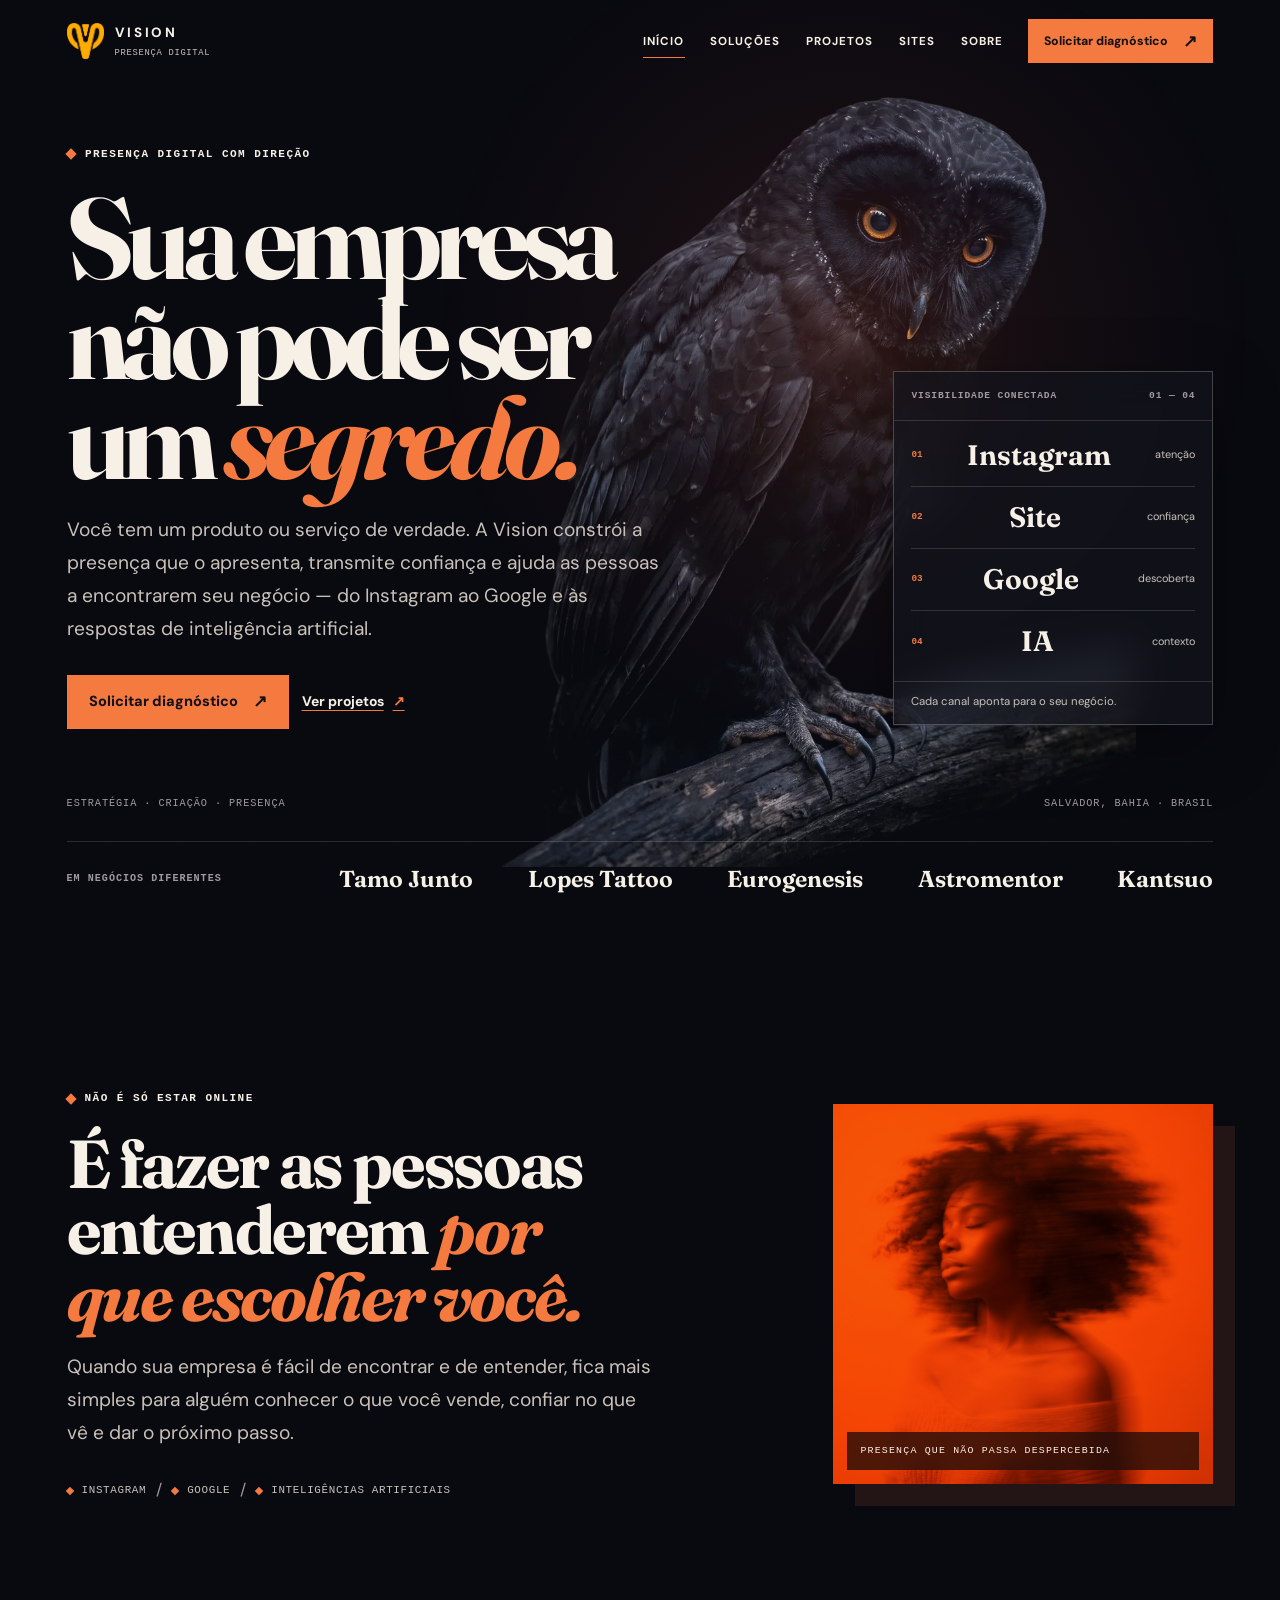
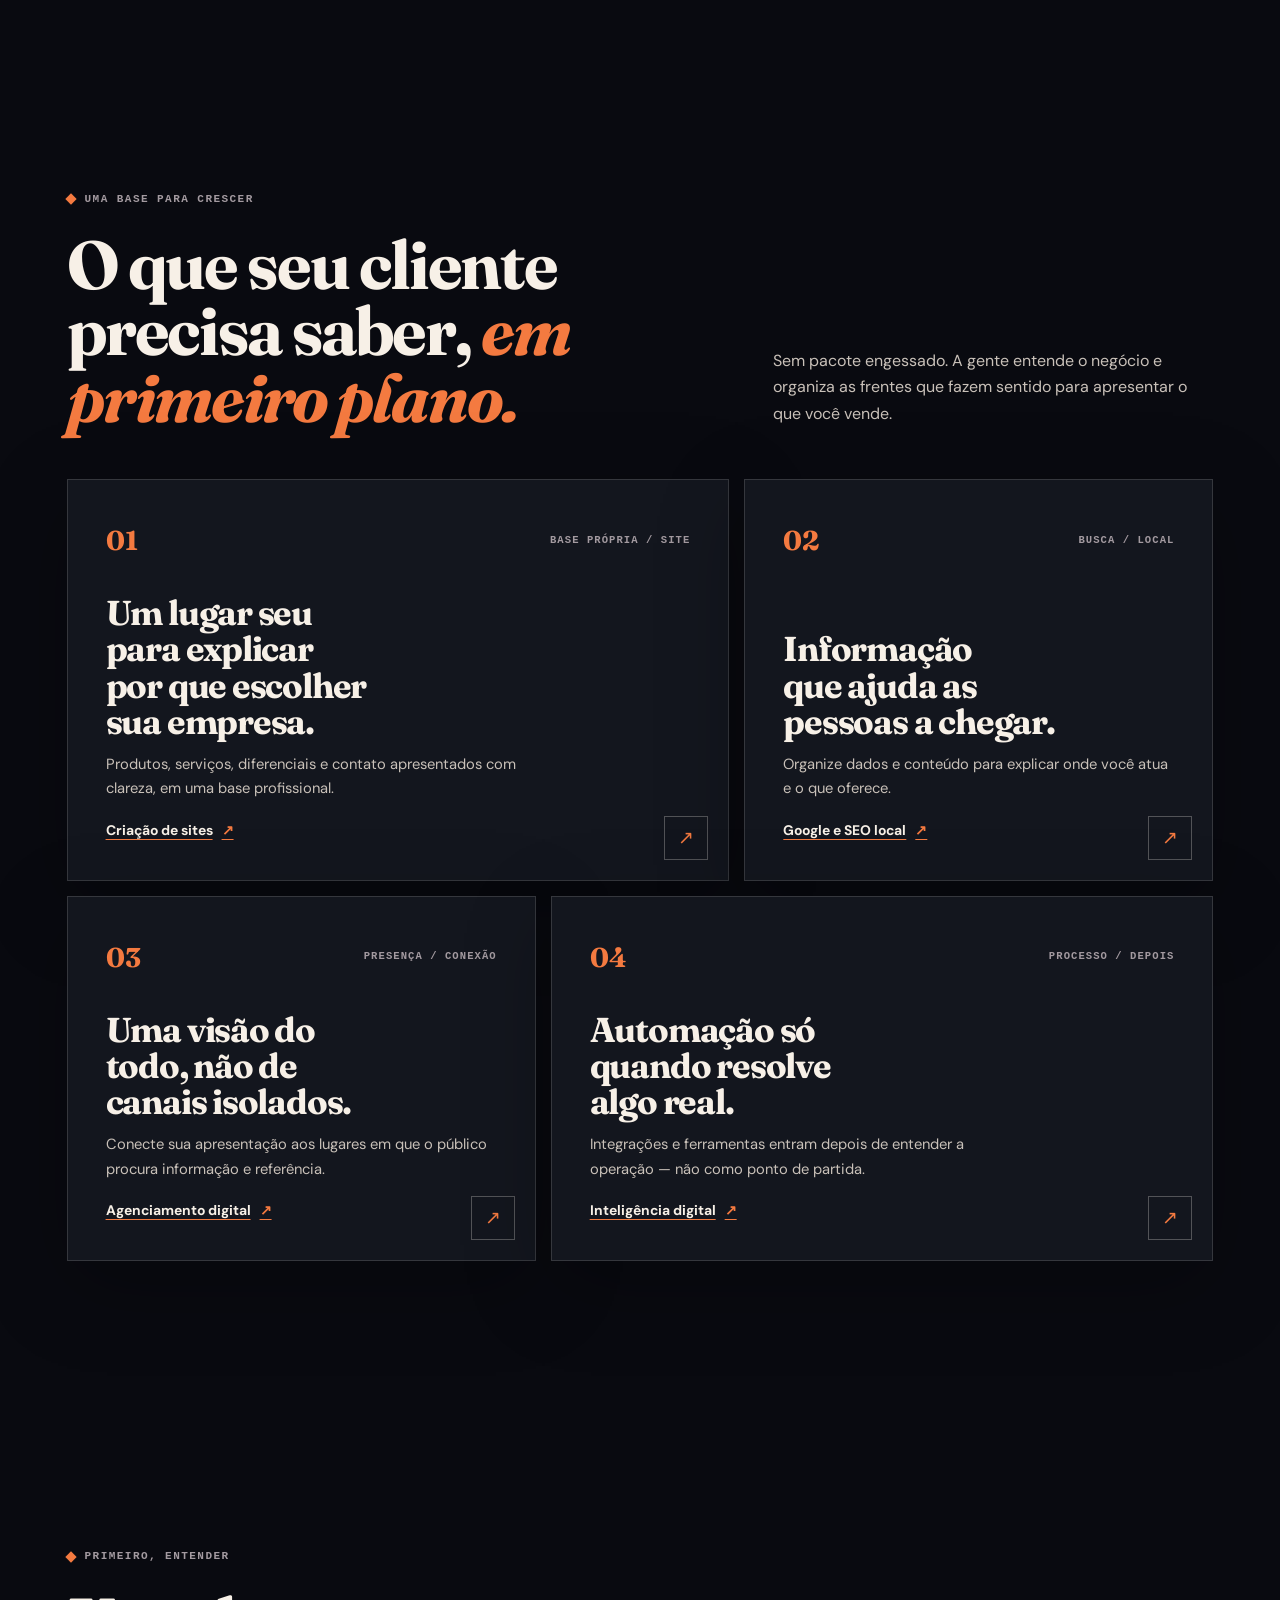
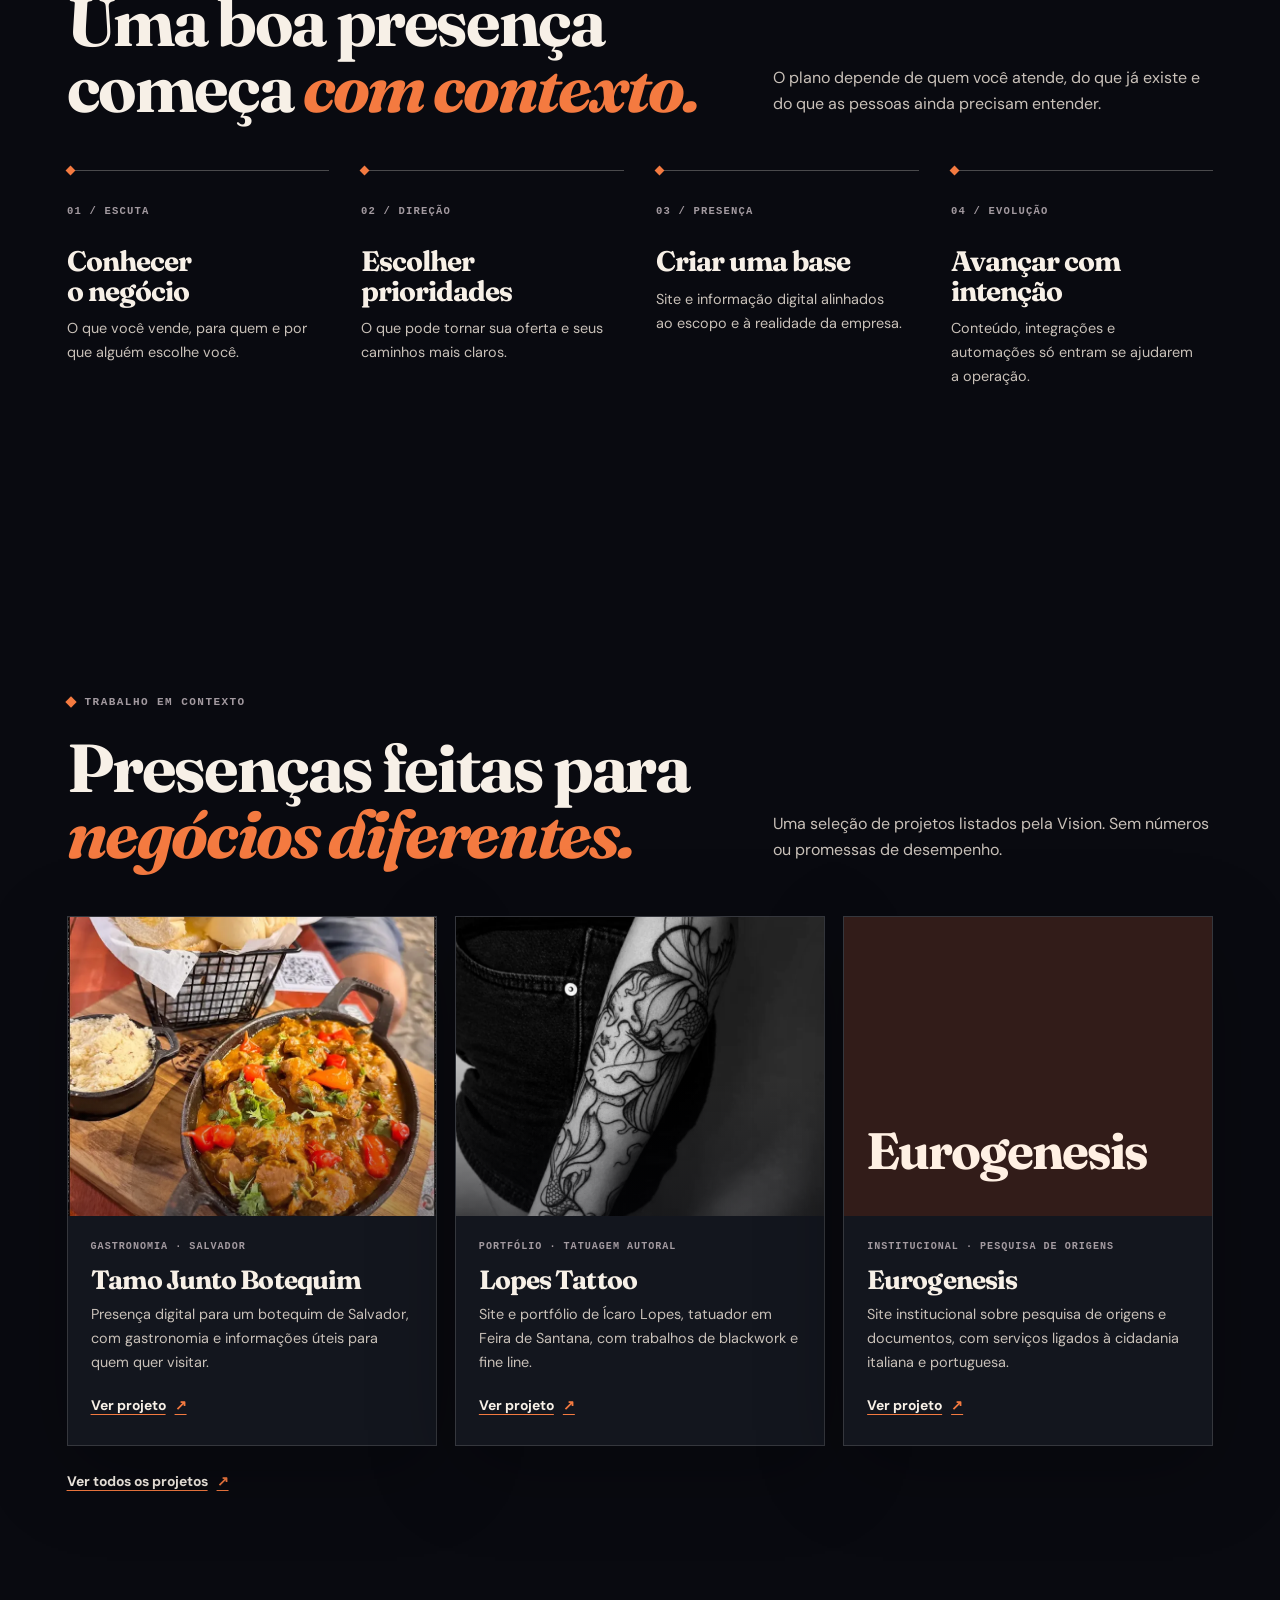
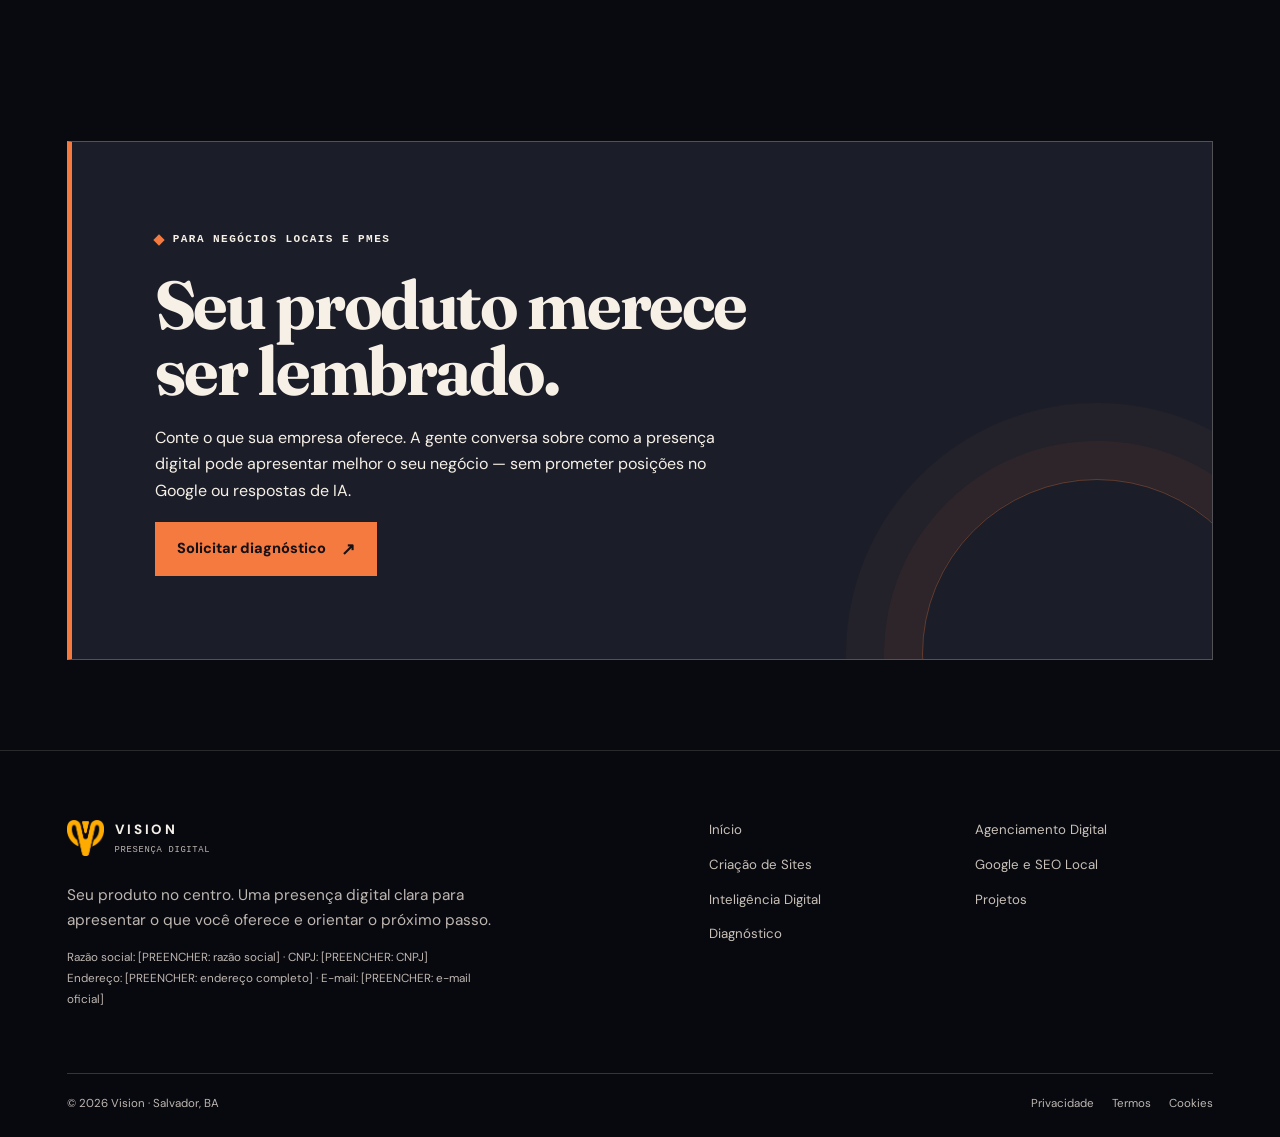
==== commit 1307e147: "Correção css" ====
--- a/index.html
+++ b/index.html
@@ -3,222 +3,108 @@
 <head>
   <meta charset="utf-8">
   <meta name="viewport" content="width=device-width, initial-scale=1">
-  <meta name="description" content="A Vision conecta visibilidade, sites e inteligência digital para ajudar empresas a estruturar sua presença online.">
-  <meta name="keywords" content="presença digital, desenvolvimento web, SEO local, inteligência digital, agenciamento digital">
-  <meta name="theme-color" content="#0B0F16">
+  <title>Presença digital para sua empresa | Vision</title>
+  <meta name="description" content="Seu produto merece ser encontrado e entendido. A Vision organiza uma presença digital completa para negócios locais em Salvador e na Bahia.">
+  <meta name="keywords" content="presença digital, criação de sites, SEO local, negócios locais, Salvador, Vision">
+  <meta name="theme-color" content="#090A10">
+  <link rel="canonical" href="https://www.visionintelligence.com.br/">
   <meta property="og:type" content="website">
   <meta property="og:site_name" content="Vision">
-  <meta property="og:title" content="Vision | Presença digital com estratégia">
-  <meta property="og:description" content="Conectamos visibilidade, desenvolvimento web e inteligência digital para estruturar a presença da sua empresa.">
-  <meta name="twitter:card" content="summary">
-  <meta name="twitter:title" content="Vision | Presença digital com estratégia">
-  <meta name="twitter:description" content="Conectamos visibilidade, desenvolvimento web e inteligência digital para estruturar a presença da sua empresa.">
-  <title>Vision | Presença digital com estratégia</title>
+  <meta property="og:url" content="https://www.visionintelligence.com.br/">
+  <meta property="og:title" content="Presença digital para sua empresa | Vision">
+  <meta property="og:description" content="Seu produto merece ser encontrado e entendido. A Vision organiza uma presença digital completa para negócios locais em Salvador e na Bahia.">
+  <meta property="og:image" content="https://www.visionintelligence.com.br/assets/images/vision-symbol.png">
+  <meta property="og:image:alt" content="Símbolo oficial da Vision">
+  <meta name="twitter:card" content="summary_large_image">
+  <meta name="twitter:title" content="Presença digital para sua empresa | Vision">
+  <meta name="twitter:description" content="Seu produto merece ser encontrado e entendido. A Vision organiza uma presença digital completa para negócios locais em Salvador e na Bahia.">
+  <meta name="twitter:image" content="https://www.visionintelligence.com.br/assets/images/vision-symbol.png">
+  <meta name="twitter:image:alt" content="Símbolo oficial da Vision">
   <link rel="icon" type="image/png" href="/assets/images/vision-symbol.png">
+  <link rel="preload" href="/assets/fonts/fraunces-variable-latin.woff2" as="font" type="font/woff2" crossorigin><link rel="preload" href="/assets/fonts/fraunces-variable-italic-latin.woff2" as="font" type="font/woff2" crossorigin>
+  <link rel="stylesheet" href="/assets/css/fonts.css">
   <link rel="stylesheet" href="/assets/css/tokens.css">
   <link rel="stylesheet" href="/assets/css/base.css">
   <link rel="stylesheet" href="/assets/css/components.css">
   <link rel="stylesheet" href="/assets/css/layouts.css">
-  <link rel="stylesheet" href="/assets/css/responsive.css"><link rel="stylesheet" href="/assets/css/visual-refresh.css">
-  <script type="application/ld+json">
-    {"@context":"https://schema.org","@type":"Organization","name":"Vision","description":"Agenciamento digital que integra visibilidade, desenvolvimento web e inteligência digital.","knowsAbout":["presença digital","criação de sites","SEO local","inteligência digital"]}
-  </script>
+  <link rel="stylesheet" href="/assets/css/responsive.css">
+  <link rel="stylesheet" href="/assets/css/motion.css">
 </head>
-<body>
-  <a class="skip-link" href="#main">Pular para o conteúdo</a>
-  <header class="site-header">
-    <div class="container site-header__inner">
-      <a class="brand" href="/" aria-label="Vision — início">
-        <img class="brand__symbol" src="/assets/images/vision-symbol.png" alt="" width="34" height="34">
-        <span><span class="brand__name">VISION</span><span class="brand__descriptor">presença digital</span></span>
-      </a>
-      <button class="menu-toggle" type="button" data-menu-toggle aria-expanded="false" aria-controls="primary-nav" aria-label="Abrir menu"><span class="menu-toggle__icon" aria-hidden="true"></span></button>
-      <nav class="primary-nav" id="primary-nav" data-primary-nav aria-label="Navegação principal">
-        <a class="primary-nav__link" href="/" aria-current="page">Início</a>
-        <a class="primary-nav__link" href="/agenciamento-digital/">Soluções</a>
-        <a class="primary-nav__link" href="/projetos/">Projetos</a>
-        <a class="primary-nav__link" href="/#sobre">Sobre</a>
-        <a class="button button--small" href="/diagnostico/">Solicitar diagnóstico</a>
-      </nav>
+<body data-page="home" data-scene="night">
+<a class="skip-link" href="#main">Pular para o conteúdo</a>
+<header class="site-header"><div class="container site-header__inner">
+  <a class="brand" href="/"><img class="brand__symbol" src="/assets/images/vision-symbol.png" alt="" width="35" height="35"><span><span class="brand__name">VISION</span><span class="brand__descriptor">presença digital</span></span></a>
+  <button class="menu-toggle" type="button" data-menu-toggle aria-expanded="false" aria-controls="primary-nav" aria-label="Abrir menu"><span class="menu-toggle__icon" aria-hidden="true"></span></button>
+  <nav class="primary-nav" id="primary-nav" data-primary-nav aria-label="Navegação principal"><a class="primary-nav__link" href="/" aria-current="page">Início</a><a class="primary-nav__link" href="/agenciamento-digital/">Soluções</a><a class="primary-nav__link" href="/projetos/">Projetos</a><a class="primary-nav__link" href="/criacao-de-sites/">Sites</a><a class="primary-nav__link" href="/#sobre">Sobre</a><a class="button button--small" href="/diagnostico/">Solicitar diagnóstico</a></nav>
+</div></header>
+<main id="main">
+  <section class="hero-home" aria-labelledby="home-title" data-scene="night">
+    <div class="container">
+      <div class="hero-home__layout">
+        <div class="hero-copy">
+          <p class="eyebrow"><span class="typewriter" data-typewriter data-text="PRESENÇA DIGITAL COM DIREÇÃO" aria-hidden="true">PRESENÇA DIGITAL COM DIREÇÃO</span><span class="visually-hidden">Presença digital com direção</span></p>
+          <h1 id="home-title">Sua empresa não pode ser um <span class="accent">segredo.</span></h1>
+          <p class="lede">Você tem um produto ou serviço de verdade. A Vision constrói a presença que o apresenta, transmite confiança e ajuda as pessoas a encontrarem seu negócio — do Instagram ao Google e às respostas de inteligência artificial.</p>
+          <div class="button-row"><a class="button" href="/diagnostico/">Solicitar diagnóstico</a><a class="text-link" href="/projetos/">Ver projetos</a></div>
+        </div>
+        <figure class="hero-art" aria-hidden="true"><img src="/assets/images/robot-amber-hero02.webp" alt="" width="1225" height="1600" decoding="async" fetchpriority="high"></figure>
+        <aside class="home-signal glass-panel" aria-label="Como a presença digital conecta os canais da empresa">
+          <div class="home-signal__head"><span>Visibilidade conectada</span><span>01 — 04</span></div>
+          <div class="home-signal__rows">
+            <div class="home-signal__row"><span class="home-signal__index">01</span><strong>Instagram</strong><span>atenção</span></div>
+            <div class="home-signal__row"><span class="home-signal__index">02</span><strong>Site</strong><span>confiança</span></div>
+            <div class="home-signal__row"><span class="home-signal__index">03</span><strong>Google</strong><span>descoberta</span></div>
+            <div class="home-signal__row"><span class="home-signal__index">04</span><strong>IA</strong><span>contexto</span></div>
+          </div>
+          <p class="home-signal__foot">Cada canal aponta para o seu negócio.</p>
+        </aside>
+      </div>
+      <div class="hero-meta"><span>Estratégia · criação · presença</span><span>Salvador, Bahia · Brasil</span></div>
+      <div class="home-proof" role="group" aria-label="Projetos apresentados pela Vision"><p class="home-proof__label">Em negócios diferentes</p><div class="home-proof__items"><a href="/projetos/#project-tamo-junto-botequim">Tamo Junto</a><a href="/projetos/#project-lopes-tattoo">Lopes Tattoo</a><a href="/projetos/#project-eurogenesis">Eurogenesis</a><a href="/projetos/#project-astromentor">Astromentor</a><a href="/projetos/#project-kantsuo">Kantsuo</a></div></div>
     </div>
-  </header>
-
-  <main id="main">
-    <section class="hero-home" aria-labelledby="home-title">
-      <div class="container hero-home__grid">
-        <div class="hero-copy">
-          <p class="eyebrow">Visibilidade · Web · Intelligence</p>
-          <h1 id="home-title">Sua empresa merece <span class="accent">ser encontrada.</span></h1>
-          <p class="lede">Construímos e estruturamos sua presença digital para ampliar sua visibilidade, fortalecer sua credibilidade e transformar pesquisas em oportunidades de negócio.</p>
-          <div class="button-row">
-            <a class="button" href="/diagnostico/">Solicitar diagnóstico <span aria-hidden="true">↗</span></a>
-            <a class="button button--quiet" href="#solucoes">Conheça nossas soluções</a>
-          </div>
-        </div>
-        <div class="hero-visual" aria-label="Diagrama da conexão entre busca, experiência web e inteligência digital">
-          <p class="hero-visual__label meta-label">PRESENÇA DIGITAL / SISTEMA</p>
-          <svg class="signal-figure" viewBox="0 0 620 470" role="img" aria-labelledby="signal-title signal-desc">
-            <title id="signal-titDle">Três frentes conectadas</title>
-            <desc id="signal-desc">Busca, experiência web e inteligência digital conectadas por uma estrutura central.</desc>
-            <g fill="none" stroke="#334153" stroke-width="1">
-              <path d="M58 95H562M58 190H562M58 285H562M58 380H562" opacity=".42"/>
-              <path d="M120 40V430M245 40V430M370 40V430M495 40V430" opacity=".3"/>
-              <path d="M120 125H245L370 230H495V340H370L245 265H120Z" stroke="#657182" stroke-width="1.4"/>
-              <path d="M120 125L245 265M245 125L370 230M370 230L495 125" stroke="#334153"/>
-            </g>
-            <g fill="#101722" stroke="#657182" stroke-width="1.4">
-              <rect x="62" y="91" width="116" height="68" rx="9"/>
-              <rect x="188" y="231" width="116" height="68" rx="9"/>
-              <rect x="432" y="306" width="130" height="68" rx="9"/>
-              <rect x="377" y="91" width="116" height="68" rx="9"/>
-            </g>
-            <g fill="#A5ACB8" font-family="Arial, sans-serif" font-size="12" letter-spacing="1.2">
-              <text x="82" y="121">BUSCA</text><text x="82" y="140" fill="#778190" font-size="9">SER ENCONTRADO</text>
-              <text x="208" y="260">WEB</text><text x="208" y="280" fill="#778190" font-size="9">GERAR CONFIANÇA</text>
-              <text x="451" y="335">INTELLIGENCE</text><text x="451" y="355" fill="#778190" font-size="9">REDUZIR ATRITO</text>
-              <text x="397" y="121">ESTRATÉGIA</text><text x="397" y="140" fill="#778190" font-size="9">DIREÇÃO COMUM</text>
-            </g>
-            <g fill="#FFAB00">
-              <circle cx="120" cy="125" r="4"/><circle cx="245" cy="265" r="4"/><circle cx="370" cy="230" r="4"/><circle cx="495" cy="340" r="4"/>
-            </g>
-            <g fill="none" stroke="#FFAB00" stroke-width="1.3">
-              <circle cx="370" cy="230" r="16" opacity=".55"/><circle cx="370" cy="230" r="27" opacity=".22"/>
-            </g>
-          </svg>
-          <span class="hero-index">01—03 / CONECTAR</span>
-        </div>
-      </div>
-    </section>
-
-    <section class="section" aria-labelledby="problem-title">
-      <div class="container section-intro">
-        <div class="section-intro__aside">
-          <p class="eyebrow">O cenário</p>
-          <p>O primeiro contato com sua empresa muitas vezes acontece antes de uma conversa.</p>
-        </div>
-        <div>
-          <h2 id="problem-title">Estar na internet não significa <span class="accent">ser encontrado.</span></h2>
-          <p class="lede">Uma presença digital desorganizada pode fazer sua empresa perder oportunidades antes mesmo do primeiro contato. É preciso conectar informação, experiência e tecnologia.</p>
-        </div>
-      </div>
-      <div class="container problem-grid">
-        <article class="contrast-card">
-          <div class="contrast-card__label"><span class="contrast-card__dot" aria-hidden="true"></span>Presença sem conexão</div>
-          <h3>Cada ponto fala sozinho.</h3>
-          <p>Informações dispersas, site sem direção e caminhos de contato pouco claros tornam mais difícil entender o valor do negócio.</p>
-          <div class="contrast-card__flow" aria-label="Exemplo de pontos desconectados"><span class="flow-chip">Busca</span><span class="flow-chip">Site</span><span class="flow-chip">Contato</span></div>
-        </article>
-        <article class="contrast-card contrast-card--structured">
-          <div class="contrast-card__label"><span class="contrast-card__dot" aria-hidden="true"></span>Presença estruturada</div>
-          <h3>Uma experiência com direção.</h3>
-          <p>Visibilidade, conteúdo, navegação e atendimento se apoiam para tornar o próximo passo mais simples.</p>
-          <div class="contrast-card__flow" aria-label="Exemplo de pontos conectados"><span class="flow-chip">Visibilidade</span><span class="flow-arrow" aria-hidden="true">→</span><span class="flow-chip">Experiência</span><span class="flow-arrow" aria-hidden="true">→</span><span class="flow-chip">Oportunidade</span></div>
-        </article>
-      </div>
-    </section>
-
-    <section class="section section-rule" id="solucoes" aria-labelledby="solutions-title">
-      <div class="container">
-        <div class="section-heading">
-          <div><p class="eyebrow">O que fazemos</p><h2 id="solutions-title">Uma presença digital.<br><span class="accent">Três frentes integradas.</span></h2></div>
-          <p class="section-heading__copy">Cada frente resolve uma parte do desafio. A estratégia define como elas trabalham juntas para cada negócio.</p>
-        </div>
-        <div class="services-grid">
-          <a class="service-card" href="/seo-local/">
-            <div class="service-card__top"><span class="service-card__icon" aria-hidden="true"><svg viewBox="0 0 24 24" fill="none" stroke="currentColor" stroke-width="1.5"><circle cx="10.8" cy="10.8" r="6.8"/><path d="m16 16 5 5M8 10.8h5.6M10.8 8v5.6"/></svg></span><span class="service-card__number">01 / VISIBILIDADE</span></div>
-            <h3>Seja encontrado nas pesquisas.</h3><p>Estruture sua presença no Google e nas buscas para que as informações certas estejam ao alcance de quem procura.</p><span class="text-link">Conheça Visibilidade</span>
-          </a>
-          <a class="service-card" href="/criacao-de-sites/">
-            <div class="service-card__top"><span class="service-card__icon" aria-hidden="true"><svg viewBox="0 0 24 24" fill="none" stroke="currentColor" stroke-width="1.5"><rect x="3" y="4" width="18" height="16" rx="2"/><path d="M3 9h18M7 6.5h.01M10 6.5h.01M8 13h8M8 16h5"/></svg></span><span class="service-card__number">02 / WEB EXPERIENCE</span></div>
-            <h3>Transforme visitas em contatos.</h3><p>Sites e landing pages claros, responsivos e preparados para apresentar seu valor e facilitar o próximo passo.</p><span class="text-link">Conheça Web Experience</span>
-          </a>
-          <a class="service-card" href="/inteligencia-digital/">
-            <div class="service-card__top"><span class="service-card__icon" aria-hidden="true"><svg viewBox="0 0 24 24" fill="none" stroke="currentColor" stroke-width="1.5"><circle cx="12" cy="5" r="2.1"/><circle cx="5" cy="18" r="2.1"/><circle cx="19" cy="18" r="2.1"/><path d="m10.9 6.8-4.8 9.4m6.9-9.4 4.8 9.4M7.2 18h9.6"/></svg></span><span class="service-card__number">03 / INTELLIGENCE</span></div>
-            <h3>Otimize atendimento e processos.</h3><p>IA, automações e integrações pensadas a partir da operação real e dos objetivos de cada empresa.</p><span class="text-link">Conheça Intelligence</span>
-          </a>
-        </div>
-      </div>
-    </section>
-
-    <section class="section" aria-labelledby="method-title">
-      <div class="container">
-        <div class="section-heading">
-          <div><p class="eyebrow">Método Vision</p><h2 id="method-title">Estratégia antes <span class="accent">da tecnologia.</span></h2></div>
-          <p class="section-heading__copy">A solução começa pela compreensão do cenário, não pela escolha apressada de uma ferramenta.</p>
-        </div>
-        <div class="method-grid">
-          <article class="method-step"><span class="method-step__number">01 / DIAGNÓSTICO</span><h3>Entender</h3><p>Conhecemos o cenário atual e identificamos oportunidades e obstáculos.</p></article>
-          <article class="method-step"><span class="method-step__number">02 / ESTRATÉGIA</span><h3>Priorizar</h3><p>Definimos prioridades e o caminho mais adequado à operação.</p></article>
-          <article class="method-step"><span class="method-step__number">03 / IMPLEMENTAÇÃO</span><h3>Construir</h3><p>Desenvolvemos e integramos as soluções previstas para o projeto.</p></article>
-          <article class="method-step"><span class="method-step__number">04 / EVOLUÇÃO</span><h3>Aprimorar</h3><p>Acompanhamos, ajustamos e aprimoramos a estrutura ao longo do tempo.</p></article>
-        </div>
-      </div>
-    </section>
-
-    <section class="section section-rule" aria-labelledby="projects-title">
-      <div class="container">
-        <div class="section-heading">
-          <div><p class="eyebrow">Trabalho em contexto</p><h2 id="projects-title">Projetos que conectam negócios e <span class="accent">experiências digitais.</span></h2></div>
-          <a class="text-link" href="/projetos/">Ver todos os projetos</a>
-        </div>
-        <div class="project-grid">
-          <!-- PROJECTS:START -->
-<article class="project-card">
+  </section>
+  <section class="section" id="sobre" aria-labelledby="home-context-title" data-scene="plum">
+    <div class="container home-origin">
+      <div class="home-origin__copy"><p class="eyebrow"><span class="typewriter" data-typewriter data-text="NÃO É SÓ ESTAR ONLINE" aria-hidden="true">NÃO É SÓ ESTAR ONLINE</span><span class="visually-hidden">Não é só estar online</span></p><h2 id="home-context-title">É fazer as pessoas entenderem <span class="accent">por que escolher você.</span></h2><p class="lede">Quando sua empresa é fácil de encontrar e de entender, fica mais simples para alguém conhecer o que você vende, confiar no que vê e dar o próximo passo.</p><div class="home-orbit" role="group" aria-label="Canais digitais atendidos"><span class="home-orbit__item">Instagram</span><span class="home-orbit__separator" aria-hidden="true">/</span><span class="home-orbit__item">Google</span><span class="home-orbit__separator" aria-hidden="true">/</span><span class="home-orbit__item">Inteligências artificiais</span></div></div>
+      <figure class="home-shadow-art" aria-hidden="true"><img src="/assets/images/woman-orange-editorial.webp" alt="" width="420" height="420" loading="lazy" decoding="async"><figcaption class="home-shadow-art__caption">Presença que não passa despercebida</figcaption></figure>
+    </div>
+  </section>
+  <section class="section" aria-labelledby="home-services-title" data-scene="paper"><div class="container"><div class="section-heading"><div><p class="eyebrow">Uma base para crescer</p><h2 id="home-services-title">O que seu cliente precisa saber, <span class="accent">em primeiro plano.</span></h2></div><p class="section-heading__copy">Sem pacote engessado. A gente entende o negócio e organiza as frentes que fazem sentido para apresentar o que você vende.</p></div>
+    <div class="services-grid">
+      <a class="service-card" href="/criacao-de-sites/"><span class="service-card__top"><span class="service-card__icon" aria-hidden="true">01</span><span class="service-card__number">BASE PRÓPRIA / SITE</span></span><h3>Um lugar seu para explicar por que escolher sua empresa.</h3><p>Produtos, serviços, diferenciais e contato apresentados com clareza, em uma base profissional.</p><span class="text-link">Criação de sites</span></a>
+      <a class="service-card" href="/seo-local/"><span class="service-card__top"><span class="service-card__icon" aria-hidden="true">02</span><span class="service-card__number">BUSCA / LOCAL</span></span><h3>Informação que ajuda as pessoas a chegar.</h3><p>Organize dados e conteúdo para explicar onde você atua e o que oferece.</p><span class="text-link">Google e SEO local</span></a>
+      <a class="service-card" href="/agenciamento-digital/"><span class="service-card__top"><span class="service-card__icon" aria-hidden="true">03</span><span class="service-card__number">PRESENÇA / CONEXÃO</span></span><h3>Uma visão do todo, não de canais isolados.</h3><p>Conecte sua apresentação aos lugares em que o público procura informação e referência.</p><span class="text-link">Agenciamento digital</span></a>
+      <a class="service-card" href="/inteligencia-digital/"><span class="service-card__top"><span class="service-card__icon" aria-hidden="true">04</span><span class="service-card__number">PROCESSO / DEPOIS</span></span><h3>Automação só quando resolve algo real.</h3><p>Integrações e ferramentas entram depois de entender a operação — não como ponto de partida.</p><span class="text-link">Inteligência digital</span></a>
+    </div>
+  </div></section>
+  <section class="section" aria-labelledby="home-method-title" data-scene="smoke"><div class="container"><div class="section-heading"><div><p class="eyebrow">Primeiro, entender</p><h2 id="home-method-title">Uma boa presença começa <span class="accent">com contexto.</span></h2></div><p class="section-heading__copy">O plano depende de quem você atende, do que já existe e do que as pessoas ainda precisam entender.</p></div>
+    <div class="method-grid"><article class="method-step"><span class="method-step__number">01 / ESCUTA</span><h3>Conhecer o negócio</h3><p>O que você vende, para quem e por que alguém escolhe você.</p></article><article class="method-step"><span class="method-step__number">02 / DIREÇÃO</span><h3>Escolher prioridades</h3><p>O que pode tornar sua oferta e seus caminhos mais claros.</p></article><article class="method-step"><span class="method-step__number">03 / PRESENÇA</span><h3>Criar uma base</h3><p>Site e informação digital alinhados ao escopo e à realidade da empresa.</p></article><article class="method-step"><span class="method-step__number">04 / EVOLUÇÃO</span><h3>Avançar com intenção</h3><p>Conteúdo, integrações e automações só entram se ajudarem a operação.</p></article></div>
+  </div></section>
+  <section class="section" aria-labelledby="home-projects-title" data-scene="night"><div class="container"><div class="section-heading"><div><p class="eyebrow">Trabalho em contexto</p><h2 id="home-projects-title">Presenças feitas para <span class="accent">negócios diferentes.</span></h2></div><p class="section-heading__copy">Uma seleção de projetos listados pela Vision. Sem números ou promessas de desempenho.</p></div><div class="project-grid">
+    <!-- PROJECTS:START -->
+<article class="project-card" id="project-tamo-junto-botequim">
   <a href="https://tamojuntobotequim.com.br/" target="_blank" rel="noopener noreferrer" aria-label="Abrir o site de Tamo Junto Botequim, em nova aba">
     <div class="project-card__media"><img src="/assets/images/tamo-junto-case.webp" alt="Petiscos e prato servido no Tamo Junto Botequim" width="759" height="900" loading="lazy" decoding="async"></div>
   </a>
   <div class="project-card__body"><span class="project-card__category">Gastronomia · Salvador</span><h3>Tamo Junto Botequim</h3><p>Presença digital para um botequim de Salvador, com gastronomia e informações úteis para quem quer visitar.</p><a class="text-link" href="https://tamojuntobotequim.com.br/" target="_blank" rel="noopener noreferrer">Ver projeto</a></div>
 </article>
-<article class="project-card">
+<article class="project-card" id="project-lopes-tattoo">
   <a href="https://kfezin.github.io/lopes-tattoo-site/index.html" target="_blank" rel="noopener noreferrer" aria-label="Abrir o site de Lopes Tattoo, em nova aba">
     <div class="project-card__media"><img src="/assets/images/lopes-tattoo-case.webp" alt="Tatuagem autoral em blackwork apresentada no portfólio Lopes Tattoo" width="900" height="900" loading="lazy" decoding="async"></div>
   </a>
   <div class="project-card__body"><span class="project-card__category">Portfólio · tatuagem autoral</span><h3>Lopes Tattoo</h3><p>Site e portfólio de Ícaro Lopes, tatuador em Feira de Santana, com trabalhos de blackwork e fine line.</p><a class="text-link" href="https://kfezin.github.io/lopes-tattoo-site/index.html" target="_blank" rel="noopener noreferrer">Ver projeto</a></div>
 </article>
-<article class="project-card">
+<article class="project-card" id="project-eurogenesis">
   <a href="https://eurogenesis.com.br/" target="_blank" rel="noopener noreferrer" aria-label="Abrir o site de Eurogenesis, em nova aba">
-    <div class="project-card__media project-card__media--euro"><img src="/assets/images/eurogenesis-citizenship.jpg" alt="Bandeiras da União Europeia e da Itália usadas na apresentação de cidadania da Eurogenesis" width="640" height="427" loading="lazy" decoding="async"></div>
+    <div class="project-card__media project-card__media--euro" role="img" aria-label="Destaque tipográfico de Eurogenesis; imagem do projeto não disponível no pacote"><span class="project-card__media-label" aria-hidden="true">Eurogenesis</span></div>
   </a>
   <div class="project-card__body"><span class="project-card__category">Institucional · pesquisa de origens</span><h3>Eurogenesis</h3><p>Site institucional sobre pesquisa de origens e documentos, com serviços ligados à cidadania italiana e portuguesa.</p><a class="text-link" href="https://eurogenesis.com.br/" target="_blank" rel="noopener noreferrer">Ver projeto</a></div>
 </article>
-<article class="project-card">
-  <a href="https://www.astromentor.com.br/" target="_blank" rel="noopener noreferrer" aria-label="Abrir o site do Astromentor, em nova aba">
-    <div class="project-card__media"><img src="/assets/images/astromentor-case.jpg" alt="Página inicial do Astromentor com o título O céu também é sobre você e a ilustração de uma figura azul" width="640" height="427" loading="lazy" decoding="async"></div>
-  </a>
-  <div class="project-card__body"><span class="project-card__category">Plataforma · astrologia e autoconhecimento</span><h3>Astromentor</h3><p>Site de astrologia como ponto de partida para perguntas mais honestas e reflexões com contexto, com identidade visual própria e foco em autoconhecimento.</p><a class="text-link" href="https://www.astromentor.com.br/" target="_blank" rel="noopener noreferrer">Ver site do projeto</a></div>
-</article>
       <!-- PROJECTS:END -->
-        </div>
-      </div>
-    </section>
-
-    <section class="section" id="sobre" aria-labelledby="about-title">
-      <div class="container split-section">
-        <div class="split-section__lead"><p class="eyebrow">Sobre a Vision</p><h2 id="about-title">Tecnologia com propósito. <span class="accent">Estratégia com direção.</span></h2><p>Uma empresa de agenciamento digital para negócios que precisam transformar presença online em uma estrutura mais clara, útil e conectada.</p></div>
-        <ul class="pillar-list">
-          <li><span class="pillar-list__index">01</span><span><strong>Estratégia antes da implementação</strong><span>Prioridades definidas a partir do contexto e dos objetivos do negócio.</span></span></li>
-          <li><span class="pillar-list__index">02</span><span><strong>Soluções adequadas à operação</strong><span>O escopo é desenhado para cada empresa, sem assumir que uma ferramenta serve para todas.</span></span></li>
-          <li><span class="pillar-list__index">03</span><span><strong>Desenvolvimento e tecnologia integrados</strong><span>Experiência web, visibilidade e inteligência digital conectadas quando fizer sentido.</span></span></li>
-          <li><span class="pillar-list__index">04</span><span><strong>SEO considerado desde a estrutura</strong><span>Conteúdo, navegação e fundamentos técnicos previstos desde o início.</span></span></li>
-          <li><span class="pillar-list__index">05</span><span><strong>Visão de longo prazo</strong><span>Uma base que pode ser acompanhada, ajustada e aprimorada com o tempo.</span></span></li>
-        </ul>
-      </div>
-    </section>
-
-    <section class="section section--compact">
-      <div class="container"><div class="cta-panel"><p class="eyebrow">Próximo passo</p><h2>Descubra o potencial da sua <span class="accent">presença digital.</span></h2><p>Vamos analisar como sua empresa aparece, se comunica e transforma presença online em oportunidades.</p><a class="button" href="/diagnostico/">Solicitar diagnóstico <span aria-hidden="true">↗</span></a></div></div>
-    </section>
-  </main>
-
-  <footer class="site-footer">
-    <div class="container">
-      <div class="site-footer__top">
-        <div><a class="brand" href="/" aria-label="Vision — início"><img class="brand__symbol" src="/assets/images/vision-symbol.png" alt="" width="34" height="34" loading="lazy"><span><span class="brand__name">VISION</span><span class="brand__descriptor">presença digital</span></span></a><p class="site-footer__statement">Visibilidade, desenvolvimento web e inteligência digital conectados à estratégia do negócio.</p></div>
-        <nav class="footer-nav" aria-label="Navegação do rodapé"><a href="/">Início</a><a href="/agenciamento-digital/">Agenciamento Digital</a><a href="/criacao-de-sites/">Criação de Sites</a><a href="/seo-local/">Google e SEO Local</a><a href="/inteligencia-digital/">Inteligência Digital</a><a href="/projetos/">Projetos</a><a href="/diagnostico/">Diagnóstico</a></nav>
-      </div>
-      <div class="site-footer__bottom"><span>© <span data-current-year>2026</span> Vision. Todos os direitos reservados.</span><span>Presença digital com direção.</span></div>
-    </div>
-  </footer>
-  <script src="/assets/js/site.js" defer></script>
+  </div><p class="button-row button-row--after-content"><a class="text-link" href="/projetos/">Ver todos os projetos</a></p></div></section>
+  <section class="section section--compact" aria-labelledby="home-cta-title" data-scene="ember"><div class="container cta-panel"><p class="eyebrow">Para negócios locais e PMEs</p><h2 id="home-cta-title">Seu produto merece ser lembrado.</h2><p>Conte o que sua empresa oferece. A gente conversa sobre como a presença digital pode apresentar melhor o seu negócio — sem prometer posições no Google ou respostas de IA.</p><a class="button" href="/diagnostico/">Solicitar diagnóstico</a></div></section>
+</main>
+<footer class="site-footer"><div class="container"><div class="site-footer__top"><div class="site-footer__identity"><a class="brand" href="/"><img class="brand__symbol" src="/assets/images/vision-symbol.png" alt="" width="35" height="35" loading="lazy" decoding="async"><span><span class="brand__name">VISION</span><span class="brand__descriptor">presença digital</span></span></a><p class="site-footer__statement">Seu produto no centro. Uma presença digital clara para apresentar o que você oferece e orientar o próximo passo.</p><p class="site-footer__company">Razão social: [PREENCHER: razão social] · CNPJ: [PREENCHER: CNPJ]<br>Endereço: [PREENCHER: endereço completo] · E-mail: [PREENCHER: e-mail oficial]</p></div><nav class="footer-nav" aria-label="Navegação do rodapé"><a href="/">Início</a><a href="/agenciamento-digital/">Agenciamento Digital</a><a href="/criacao-de-sites/">Criação de Sites</a><a href="/seo-local/">Google e SEO Local</a><a href="/inteligencia-digital/">Inteligência Digital</a><a href="/projetos/">Projetos</a><a href="/diagnostico/">Diagnóstico</a></nav></div><div class="site-footer__bottom"><span>© <span data-current-year>2026</span> Vision · Salvador, BA</span><nav class="footer-legal" aria-label="Informações legais"><a href="/privacidade/">Privacidade</a><a href="/termos/">Termos</a><a href="/cookies/">Cookies</a></nav></div></div></footer>
+<script src="/assets/js/site.js" defer></script>
 </body>
 </html>
--- a/assets/css/fonts.css
+++ b/assets/css/fonts.css
@@ -0,0 +1,53 @@
+@font-face {
+  font-family: "Fraunces";
+  font-style: normal;
+  font-weight: 600 800;
+  font-display: swap;
+  src: url("../fonts/fraunces-variable-latin-ext.woff2") format("woff2");
+  unicode-range: U+0100-02BA, U+02BD-02C5, U+02C7-02CC, U+02CE-02D7, U+02DD-02FF, U+0304, U+0308, U+0329, U+1D00-1DBF, U+1E00-1E9F, U+1EF2-1EFF, U+2020, U+20A0-20AB, U+20AD-20C4, U+2113, U+2C60-2C7F, U+A720-A7FF;
+}
+
+@font-face {
+  font-family: "Fraunces";
+  font-style: normal;
+  font-weight: 600 800;
+  font-display: swap;
+  src: url("../fonts/fraunces-variable-latin.woff2") format("woff2");
+  unicode-range: U+0000-00FF, U+0131, U+0152-0153, U+02BB-02BC, U+02C6, U+02DA, U+02DC, U+0304, U+0308, U+0329, U+2000-206F, U+20AC, U+2122, U+2191, U+2193, U+2212, U+2215, U+FEFF, U+FFFD;
+}
+
+@font-face {
+  font-family: "Fraunces";
+  font-style: italic;
+  font-weight: 600 800;
+  font-display: swap;
+  src: url("../fonts/fraunces-variable-italic-latin-ext.woff2") format("woff2");
+  unicode-range: U+0100-02BA, U+02BD-02C5, U+02C7-02CC, U+02CE-02D7, U+02DD-02FF, U+0304, U+0308, U+0329, U+1D00-1DBF, U+1E00-1E9F, U+1EF2-1EFF, U+2020, U+20A0-20AB, U+20AD-20C4, U+2113, U+2C60-2C7F, U+A720-A7FF;
+}
+
+@font-face {
+  font-family: "Fraunces";
+  font-style: italic;
+  font-weight: 600 800;
+  font-display: swap;
+  src: url("../fonts/fraunces-variable-italic-latin.woff2") format("woff2");
+  unicode-range: U+0000-00FF, U+0131, U+0152-0153, U+02BB-02BC, U+02C6, U+02DA, U+02DC, U+0304, U+0308, U+0329, U+2000-206F, U+20AC, U+2122, U+2191, U+2193, U+2212, U+2215, U+FEFF, U+FFFD;
+}
+
+@font-face {
+  font-family: "DM Sans";
+  font-style: normal;
+  font-weight: 100 900;
+  font-display: swap;
+  src: url("../fonts/dm-sans-variable-latin-ext.woff2") format("woff2");
+  unicode-range: U+0100-02BA, U+02BD-02C5, U+02C7-02CC, U+02CE-02D7, U+02DD-02FF, U+0304, U+0308, U+0329, U+1D00-1DBF, U+1E00-1E9F, U+1EF2-1EFF, U+2020, U+20A0-20AB, U+20AD-20C4, U+2113, U+2C60-2C7F, U+A720-A7FF;
+}
+
+@font-face {
+  font-family: "DM Sans";
+  font-style: normal;
+  font-weight: 100 900;
+  font-display: swap;
+  src: url("../fonts/dm-sans-variable-latin.woff2") format("woff2");
+  unicode-range: U+0000-00FF, U+0131, U+0152-0153, U+02BB-02BC, U+02C6, U+02DA, U+02DC, U+0304, U+0308, U+0329, U+2000-206F, U+20AC, U+2122, U+2191, U+2193, U+2212, U+2215, U+FEFF, U+FFFD;
+}
--- a/assets/css/tokens.css
+++ b/assets/css/tokens.css
@@ -1,25 +1,118 @@
 :root {
   color-scheme: dark;
-  --color-bg: #090B0D;
-  --color-surface: #101417;
-  --color-surface-raised: #171C20;
-  --color-surface-soft: #1D2326;
-  --color-text: #F4F2EC;
-  --color-muted: #A8ADA9;
-  --color-subtle: #747C79;
-  --color-orange: #FFAF32;
-  --color-violet: #6956A5;
-  --color-border: rgba(244, 242, 236, 0.12);
-  --color-border-strong: rgba(244, 242, 236, 0.22);
-  --color-success: #B7D892;
-  --font-sans: Inter, "Aptos", "Segoe UI", Arial, sans-serif;
+  --color-bg: #090A10;
+  --color-surface: #13161E;
+  --color-surface-raised: #1B1E28;
+  --color-surface-soft: #24222B;
+  --color-text: #F4EFE8;
+  --color-muted: #C9C1B9;
+  --color-subtle: #A39AA0;
+  --color-orange: #F47A40;
+  --color-accent: var(--color-orange);
+  --color-ink: #F7F0E7;
+  --color-ink-inverse: #111014;
+  --color-border: rgba(244, 239, 232, 0.15);
+  --color-border-strong: rgba(244, 239, 232, 0.28);
+  --color-success: #83C99A;
+  --color-focus: #FFD09C;
+  --font-display: "Fraunces", Georgia, serif;
+  --font-sans: "DM Sans", Inter, "Aptos", "Segoe UI", Arial, sans-serif;
   --font-mono: "SFMono-Regular", Consolas, "Liberation Mono", monospace;
-  --container: 1280px;
-  --page-gutter: clamp(22px, 5.4vw, 84px);
-  --space-section: clamp(82px, 10vw, 150px);
-  --radius-sm: 10px;
-  --radius-md: 18px;
-  --radius-lg: 26px;
-  --shadow-card: 0 24px 72px rgba(0, 0, 0, 0.24);
-  --transition: 220ms cubic-bezier(0.2, 0.7, 0.2, 1);
+  --container: 1380px;
+  --page-gutter: clamp(22px, 5.2vw, 84px);
+  --space-section: clamp(84px, 11vw, 164px);
+  --radius-sm: 0;
+  --radius-md: 2px;
+  --radius-lg: 10px;
+  --shadow-card: 0 24px 80px rgba(0, 0, 0, 0.26);
+  --shadow-glass: 0 20px 60px rgba(0, 0, 0, 0.34);
+  --transition-fast: 180ms cubic-bezier(.2,.7,.2,1);
+  --transition-scene: 850ms cubic-bezier(.2,.7,.15,1);
+  --glass-bg: rgba(18, 20, 29, 0.72);
+  --glass-border: rgba(255, 248, 239, 0.22);
+  --native-scheme: dark;
+  --prototype-bg: var(--color-bg);
+  --prototype-surface: var(--color-surface);
+  --prototype-ink: var(--color-text);
+  --prototype-muted: var(--color-muted);
+  --prototype-border: var(--color-border);
 }
+
+body[data-scene="plum"] {
+  --color-bg: #110C17;
+  --color-surface: #1A1421;
+  --color-surface-raised: #241B2A;
+  --color-surface-soft: #2B202D;
+  --color-text: #F6EEE8;
+  --color-muted: #C8BAC1;
+  --color-subtle: #A897A2;
+  --color-ink: #F6EEE8;
+  --color-border: rgba(246, 238, 232, 0.16);
+  --color-border-strong: rgba(246, 238, 232, 0.29);
+  --glass-bg: rgba(25, 17, 31, 0.74);
+}
+
+body[data-scene="smoke"] {
+  --color-bg: #121821;
+  --color-surface: #19212B;
+  --color-surface-raised: #222D38;
+  --color-surface-soft: #293642;
+  --color-text: #F0F0E9;
+  --color-muted: #BEC6C8;
+  --color-subtle: #9BA8AB;
+  --color-ink: #F0F0E9;
+  --color-border: rgba(240, 240, 233, 0.16);
+  --color-border-strong: rgba(240, 240, 233, 0.29);
+  --glass-bg: rgba(19, 28, 38, 0.76);
+}
+
+body[data-scene="paper"] {
+  color-scheme: light;
+  --native-scheme: light;
+  --color-bg: #E8DED0;
+  --color-surface: #F4EBDD;
+  --color-surface-raised: #DCCDBD;
+  --color-surface-soft: #D3C2B1;
+  --color-text: #241A18;
+  --color-muted: #4C403B;
+  --color-subtle: #675852;
+  --color-ink: #211715;
+  --color-ink-inverse: #F7F0E7;
+  --color-border: rgba(36, 26, 24, 0.17);
+  --color-border-strong: rgba(36, 26, 24, 0.32);
+  --color-focus: #612217;
+  --glass-bg: rgba(250, 242, 232, 0.78);
+  --glass-border: rgba(47, 30, 24, 0.18);
+  --shadow-card: 0 22px 70px rgba(66, 40, 26, 0.12);
+  --shadow-glass: 0 18px 55px rgba(66, 40, 26, 0.15);
+}
+
+body[data-scene="ember"] {
+  --color-bg: #351819;
+  --color-surface: #451F1D;
+  --color-surface-raised: #522520;
+  --color-surface-soft: #622B22;
+  --color-text: #FFF1E6;
+  --color-muted: #E5C9BA;
+  --color-subtle: #D4AA98;
+  --color-ink: #FFF1E6;
+  --color-border: rgba(255, 241, 230, 0.2);
+  --color-border-strong: rgba(255, 241, 230, 0.34);
+  --glass-bg: rgba(69, 31, 29, 0.78);
+}
+
+:root[data-prototype="paper"] {
+  --prototype-bg: #E8DED0;
+  --prototype-surface: #F4EBDD;
+  --prototype-ink: #241A18;
+  --prototype-muted: #4C403B;
+  --prototype-border: rgba(36, 26, 24, 0.17);
+}
+
+:root[data-prototype="dark"] {
+  --prototype-bg: #090A10;
+  --prototype-surface: #13161E;
+  --prototype-ink: #F4EFE8;
+  --prototype-muted: #C9C1B9;
+  --prototype-border: rgba(244, 239, 232, 0.2);
+}
--- a/assets/css/base.css
+++ b/assets/css/base.css
@@ -1,18 +1,20 @@
 *,
 *::before,
-*::after {
-  box-sizing: border-box;
-}
+*::after { box-sizing: border-box; }
 
 html {
+  color-scheme: var(--native-scheme, dark);
   scroll-behavior: smooth;
-  scroll-padding-top: 92px;
+  scroll-padding-top: 96px;
   background: var(--color-bg);
 }
 
 body {
+  position: relative;
+  isolation: isolate;
   min-width: 320px;
   margin: 0;
+  overflow-x: hidden;
   background: var(--color-bg);
   color: var(--color-text);
   font-family: var(--font-sans);
@@ -20,158 +22,85 @@
   line-height: 1.65;
   -webkit-font-smoothing: antialiased;
   text-rendering: optimizeLegibility;
+  transition: background-color var(--transition-scene), color var(--transition-scene);
 }
 
-body,
-button,
-input,
-select,
-textarea {
-  font-family: var(--font-sans);
+body::before {
+  position: fixed;
+  z-index: -1;
+  inset: 0;
+  background: url("/assets/images/paper-grain.svg") repeat;
+  content: "";
+  opacity: 0.035;
+  pointer-events: none;
+  mix-blend-mode: screen;
 }
 
-img,
-svg {
-  display: block;
-  max-width: 100%;
+body[data-scene="paper"]::before { opacity: 0.11; mix-blend-mode: multiply; }
+
+body, button, input, select, textarea { font-family: var(--font-sans); }
+img, svg { display: block; max-width: 100%; }
+img { height: auto; }
+button, input, select, textarea { font: inherit; }
+button, a, input, select, textarea { -webkit-tap-highlight-color: transparent; }
+a { color: inherit; text-decoration: none; }
+
+::selection { background: var(--color-orange); color: var(--color-ink-inverse); }
+:focus-visible { outline: 3px solid var(--color-focus); outline-offset: 4px; }
+
+h1, h2, h3, p, figure { margin-top: 0; }
+h1, h2, h3 {
+  color: var(--color-ink);
+  font-family: var(--font-display);
+  font-variation-settings: "SOFT" 55, "WONK" 1;
+  font-weight: 700;
+  letter-spacing: -0.035em;
+  line-height: 0.98;
+  text-wrap: balance;
 }
-
-img {
-  height: auto;
+h1 {
+  max-width: 12ch;
+  margin-bottom: 26px;
+  font-size: clamp(3.65rem, 8.4vw, 8.5rem);
+  line-height: 0.91;
+  letter-spacing: -0.055em;
 }
-
-a {
-  color: inherit;
-  text-decoration: none;
-}
-
-button,
-input,
-select,
-textarea {
-  font: inherit;
-}
-
-button,
-a,
-input,
-select,
-textarea {
-  -webkit-tap-highlight-color: transparent;
-}
-
-::selection {
-  background: var(--color-orange);
-  color: var(--color-bg);
-}
-
-:focus-visible {
-  outline: 2px solid var(--color-orange);
-  outline-offset: 4px;
-}
-
-h1,
-h2,
-h3,
-p,
-figure {
-  margin-top: 0;
-}
-
-h1,
-h2,
-h3 {
-  color: var(--color-text);
-  font-weight: 560;
-  letter-spacing: -0.045em;
-  line-height: 1.08;
-}
-
-h1 {
-  max-width: 14ch;
-  margin-bottom: 26px;
-  font-size: clamp(3.25rem, 7.5vw, 6.6rem);
-  letter-spacing: -0.07em;
+h2 {
+  max-width: 17ch;
+  margin-bottom: 20px;
+  font-size: clamp(2.55rem, 5.3vw, 5.5rem);
   line-height: 0.98;
 }
-
-h2 {
-  max-width: 18ch;
-  margin-bottom: 20px;
-  font-size: clamp(2.2rem, 4.6vw, 4.35rem);
-  letter-spacing: -0.06em;
-}
-
 h3 {
   margin-bottom: 12px;
-  font-size: clamp(1.3rem, 2.2vw, 1.8rem);
+  font-size: clamp(1.55rem, 2.2vw, 2.2rem);
+  line-height: 1.05;
 }
+p { margin-bottom: 18px; color: var(--color-muted); }
+ul, ol { padding-left: 1.25rem; }
+li::marker { color: var(--color-orange); }
 
-p {
-  margin-bottom: 18px;
-  color: var(--color-muted);
-}
+.container { width: min(calc(100% - var(--page-gutter) * 2), var(--container)); margin-inline: auto; }
+.container--narrow { width: min(calc(100% - var(--page-gutter) * 2), 860px); margin-inline: auto; }
+.section { position: relative; padding-block: var(--space-section); }
+.section--compact { padding-block: clamp(55px, 7vw, 98px); }
+.section-rule { border-top: 0; }
 
-ul,
-ol {
-  padding-left: 1.25rem;
-}
-
-.container {
-  width: min(calc(100% - var(--page-gutter) * 2), var(--container));
-  margin-inline: auto;
-}
-
-.section {
-  padding-block: var(--space-section);
-}
-
-.section--compact {
-  padding-block: clamp(56px, 7vw, 96px);
-}
-
-.section-rule {
-  border-top: 1px solid var(--color-border);
-}
-
-.eyebrow,
-.kicker,
-.meta-label {
-  color: var(--color-muted);
+.eyebrow, .kicker, .meta-label {
+  color: var(--color-subtle);
   font-family: var(--font-mono);
-  font-size: 0.71rem;
-  letter-spacing: 0.11em;
+  font-size: 0.69rem;
+  font-weight: 600;
+  letter-spacing: 0.13em;
   line-height: 1.5;
   text-transform: uppercase;
 }
-
-.eyebrow {
-  display: inline-flex;
-  align-items: center;
-  gap: 11px;
-  margin-bottom: 25px;
-}
-
-.eyebrow::before {
-  width: 24px;
-  height: 1px;
-  background: var(--color-orange);
-  content: "";
-}
-
-.accent {
-  color: var(--color-orange);
-}
-
-.lede {
-  max-width: 58ch;
-  font-size: clamp(1.05rem, 1.5vw, 1.25rem);
-  line-height: 1.7;
-}
-
-.muted {
-  color: var(--color-muted);
-}
+.eyebrow { display: inline-flex; align-items: center; gap: 10px; margin-bottom: 24px; }
+.eyebrow::before { width: 8px; height: 8px; flex: 0 0 auto; background: var(--color-orange); content: ""; transform: rotate(45deg); }
+.accent { color: var(--color-orange); font-style: italic; font-weight: 700; }
+body[data-scene="paper"] .accent { color: var(--color-text); text-decoration: underline; text-decoration-color: var(--color-orange); text-decoration-thickness: 0.09em; text-underline-offset: 0.12em; }
+.lede { max-width: 60ch; font-size: clamp(1.07rem, 1.5vw, 1.27rem); line-height: 1.72; }
+.muted { color: var(--color-muted); }
 
 .visually-hidden {
   position: absolute;
@@ -182,49 +111,24 @@
   white-space: nowrap;
   clip-path: inset(50%);
 }
-
 .skip-link {
   position: fixed;
   z-index: 1000;
   top: 10px;
   left: 10px;
-  padding: 10px 16px;
+  padding: 11px 16px;
   transform: translateY(-160%);
-  border-radius: var(--radius-sm);
+  border: 2px solid var(--color-ink-inverse);
   background: var(--color-orange);
-  color: var(--color-bg);
-  font-weight: 700;
+  color: var(--color-ink-inverse);
+  font-weight: 800;
 }
+.skip-link:focus { transform: translateY(0); }
 
-.skip-link:focus {
-  transform: translateY(0);
-}
-
-.breadcrumbs {
-  display: flex;
-  flex-wrap: wrap;
-  gap: 9px;
-  align-items: center;
-  margin-bottom: 30px;
-  color: var(--color-subtle);
-  font-size: 0.82rem;
-}
-
-.breadcrumbs a:hover {
-  color: var(--color-orange);
-}
-
-.breadcrumbs__separator {
-  color: var(--color-subtle);
-}
+.breadcrumbs { display: flex; flex-wrap: wrap; align-items: center; gap: 9px; margin-bottom: 30px; color: var(--color-subtle); font-size: 0.82rem; }
+.breadcrumbs a { text-decoration: underline; text-decoration-color: transparent; text-underline-offset: 3px; }
+.breadcrumbs a:hover { color: var(--color-ink); text-decoration-color: var(--color-orange); }
 
 @media (prefers-reduced-motion: reduce) {
-  *,
-  *::before,
-  *::after {
-    scroll-behavior: auto !important;
-    animation-duration: 0.01ms !important;
-    animation-iteration-count: 1 !important;
-    transition-duration: 0.01ms !important;
-  }
+  *, *::before, *::after { scroll-behavior: auto !important; animation-duration: 0.01ms !important; animation-iteration-count: 1 !important; transition-duration: 0.01ms !important; }
 }
--- a/assets/css/components.css
+++ b/assets/css/components.css
@@ -2,561 +2,153 @@
   position: sticky;
   z-index: 100;
   top: 0;
-  border-bottom: 1px solid rgba(243, 242, 239, 0.09);
-  background: rgba(11, 15, 22, 0.9);
-  backdrop-filter: blur(18px);
+  margin-bottom: -82px;
+  border: 0;
+  background: transparent;
+}
+.site-header__inner { position: relative; display: flex; min-height: 82px; align-items: center; justify-content: space-between; gap: 26px; }
+.brand { display: inline-flex; flex: 0 0 auto; align-items: center; gap: 11px; min-width: 0; color: var(--color-ink); }
+.brand__symbol { width: 37px; height: 37px; object-fit: contain; }
+.brand__name { display: block; color: var(--color-ink); font-size: 0.84rem; font-weight: 800; letter-spacing: 0.2em; }
+.brand__descriptor { display: block; margin-top: 2px; color: var(--color-muted); font-family: var(--font-mono); font-size: 0.55rem; letter-spacing: 0.08em; text-transform: uppercase; }
+.primary-nav { display: flex; align-items: center; gap: clamp(14px, 2vw, 30px); }
+.primary-nav__link { position: relative; padding-block: 10px; color: var(--color-ink); font-size: 0.72rem; font-weight: 700; letter-spacing: 0.09em; text-transform: uppercase; }
+.primary-nav__link::after { position: absolute; right: 0; bottom: 3px; left: 0; height: 1px; transform: scaleX(0); transform-origin: left; background: var(--color-orange); content: ""; transition: transform var(--transition-fast); }
+.primary-nav__link:hover::after, .primary-nav__link[aria-current="page"]::after { transform: scaleX(1); }
+.primary-nav__link:hover, .primary-nav__link[aria-current="page"] { color: var(--color-ink); }
+.menu-toggle { display: none; width: 46px; height: 46px; align-items: center; justify-content: center; border: 1px solid var(--color-border-strong); background: var(--glass-bg); color: var(--color-ink); cursor: pointer; backdrop-filter: blur(12px); }
+.menu-toggle__icon, .menu-toggle__icon::before, .menu-toggle__icon::after { display: block; width: 18px; height: 2px; background: currentColor; content: ""; transition: transform var(--transition-fast); }
+.menu-toggle__icon::before { transform: translateY(-5px); }
+.menu-toggle__icon::after { transform: translateY(3px); }
+.menu-toggle[aria-expanded="true"] .menu-toggle__icon { background: transparent; }
+.menu-toggle[aria-expanded="true"] .menu-toggle__icon::before { transform: translateY(1px) rotate(45deg); }
+.menu-toggle[aria-expanded="true"] .menu-toggle__icon::after { transform: translateY(0) rotate(-45deg); }
+
+.button {
+  position: relative;
+  display: inline-flex;
+  min-height: 54px;
+  align-items: center;
+  justify-content: center;
+  gap: 15px;
+  padding: 0 21px;
+  overflow: hidden;
+  border: 1px solid var(--color-orange);
+  border-radius: 0;
+  background: var(--color-orange);
+  color: #171116;
+  font-size: 0.91rem;
+  font-weight: 800;
+  line-height: 1.2;
+  text-decoration: none;
+  transition: transform var(--transition-fast), background-color var(--transition-fast), color var(--transition-fast), box-shadow var(--transition-fast), border-color var(--transition-fast);
+}
+.button::after { display: inline-block; content: "↗"; font-size: 1.06rem; transition: transform var(--transition-fast); }
+.button:hover:not(:disabled) { transform: translateY(-3px); border-color: #FFAA72; background: #FFAA72; box-shadow: 7px 7px 0 rgba(0, 0, 0, 0.23); }
+.button:hover::after { transform: translate(3px, -3px); }
+.button--small { min-height: 44px; padding-inline: 15px; font-size: 0.77rem; }
+.button--quiet { border-color: var(--color-border-strong); background: transparent; color: var(--color-ink); }
+.button--quiet:hover:not(:disabled) { border-color: var(--color-orange); background: var(--color-surface-raised); color: var(--color-ink); }
+.button:disabled { cursor: not-allowed; opacity: 0.66; transform: none; box-shadow: none; }
+.text-link { display: inline-flex; align-items: center; gap: 9px; color: var(--color-ink); font-size: 0.87rem; font-weight: 700; text-decoration: underline; text-decoration-color: var(--color-orange); text-underline-offset: 4px; transition: color var(--transition-fast); }
+.text-link::after { display: inline-block; color: var(--color-orange); content: "↗"; transition: transform var(--transition-fast); }
+.text-link:hover { color: var(--color-orange); }
+.text-link:hover::after { transform: translate(3px, -3px); }
+.button-row { display: flex; flex-wrap: wrap; align-items: center; gap: 13px; }
+
+.section-heading { display: flex; align-items: end; justify-content: space-between; gap: 36px; margin-bottom: 48px; }
+.section-heading h2 { margin-bottom: 0; }
+.section-heading__copy { max-width: 40ch; margin-bottom: 4px; }
+.glass-panel, .home-signal, .form-card { border: 1px solid var(--glass-border); background: var(--glass-bg); box-shadow: var(--shadow-glass); backdrop-filter: blur(18px) saturate(1.18); -webkit-backdrop-filter: blur(18px) saturate(1.18); }
+@supports not ((backdrop-filter: blur(1px))) {
+  .glass-panel, .home-signal, .form-card { background: var(--color-surface-raised); }
 }
 
-.site-header__inner {
-  display: flex;
-  min-height: 76px;
-  align-items: center;
-  justify-content: space-between;
-  gap: 30px;
-}
+.service-card, .project-card, .info-card { overflow: hidden; border: 1px solid var(--color-border); background: var(--color-surface); box-shadow: var(--shadow-card); }
+.service-card { position: relative; display: flex; min-height: 290px; flex-direction: column; padding: clamp(22px, 3.3vw, 38px); border-radius: 0; text-decoration: none; transition: transform 260ms cubic-bezier(.2,.7,.2,1), border-color var(--transition-fast), background-color var(--transition-fast), box-shadow var(--transition-fast); }
+.service-card::after { position: absolute; right: 20px; bottom: 20px; width: 44px; height: 44px; border: 1px solid var(--color-border-strong); content: "↗"; display: grid; place-items: center; color: var(--color-orange); font-size: 1.2rem; transition: width var(--transition-fast), background var(--transition-fast), color var(--transition-fast); }
+.service-card:hover, .project-card:hover { transform: translateY(-6px); border-color: var(--color-orange); box-shadow: 0 28px 75px rgba(0, 0, 0, 0.29); }
+.service-card:hover::after { width: 54px; background: var(--color-orange); color: var(--color-ink-inverse); }
+.service-card__top { display: flex; align-items: center; justify-content: space-between; margin-bottom: auto; }
+.service-card__icon { color: var(--color-orange); font-family: var(--font-display); font-size: 1.7rem; font-weight: 700; }
+.service-card__icon svg { width: 22px; height: 22px; }
+.service-card__number { color: var(--color-subtle); font-family: var(--font-mono); font-size: 0.66rem; font-weight: 600; letter-spacing: 0.1em; }
+.service-card h3 { max-width: 13ch; margin-top: 32px; font-size: clamp(1.8rem, 2.7vw, 2.65rem); }
+.service-card p { max-width: 42ch; margin-bottom: 18px; font-size: 0.92rem; }
+.service-card .text-link { align-self: flex-start; }
+body[data-scene="paper"] .service-card, body[data-scene="paper"] .project-card, body[data-scene="paper"] .info-card { background: var(--color-surface); }
 
-.brand {
-  display: inline-flex;
-  flex: 0 0 auto;
-  align-items: center;
-  gap: 11px;
-  min-width: 0;
-}
+.project-card { border-radius: 0; transition: transform 260ms cubic-bezier(.2,.7,.2,1), border-color var(--transition-fast), box-shadow var(--transition-fast); }
+.project-card__media { position: relative; overflow: hidden; aspect-ratio: 1.23 / 1; background: var(--color-surface-raised); }
+.project-card__media::after { position: absolute; inset: 0; background: linear-gradient(180deg, transparent 54%, rgba(9,10,16,.55)); content: ""; opacity: .65; transition: opacity 240ms ease; }
+.project-card:hover .project-card__media::after { opacity: .28; }
+.project-card__media img { width: 100%; height: 100%; object-fit: cover; transition: transform 600ms cubic-bezier(.2,.7,.2,1); }
+.project-card:hover .project-card__media img { transform: scale(1.04); }
+.project-card__media--euro { display: grid; align-items: end; padding: 22px; background: #321C19; }
+.project-card__media--euro::after { display: none; }
+.project-card__media-label { color: #FFF0E3; font-family: var(--font-display); font-size: clamp(2.4rem, 4vw, 4.5rem); font-weight: 700; letter-spacing: -0.04em; }
+.project-card__body { padding: 23px 23px 27px; }
+.project-card__category { display: block; margin-bottom: 10px; color: var(--color-subtle); font-family: var(--font-mono); font-size: 0.63rem; font-weight: 600; letter-spacing: 0.1em; text-transform: uppercase; }
+.project-card__body h3 { margin-bottom: 10px; font-size: clamp(1.65rem, 2vw, 2.1rem); }
+.project-card__body p { margin-bottom: 17px; font-size: 0.9rem; }
 
-.brand__symbol {
-  width: 34px;
-  height: 34px;
-  object-fit: contain;
-}
+.method-step { position: relative; padding: 25px 16px 0 0; border-top: 1px solid var(--color-border-strong); }
+.method-step::before { position: absolute; top: -4px; left: 0; width: 7px; height: 7px; background: var(--color-orange); content: ""; transform: rotate(45deg); }
+.method-step__number { display: inline-block; margin-bottom: 26px; color: var(--color-subtle); font-family: var(--font-mono); font-size: 0.66rem; font-weight: 600; letter-spacing: .11em; }
+.method-step h3 { font-size: clamp(1.75rem, 2.2vw, 2.25rem); }
+.method-step p { font-size: .9rem; }
+.pillar-list { display: grid; gap: 0; margin: 0; padding: 0; list-style: none; }
+.pillar-list li { display: grid; grid-template-columns: 54px 1fr; gap: 16px; padding: 20px 0; border-top: 1px solid var(--color-border); }
+.pillar-list__index { color: var(--color-orange); font-family: var(--font-mono); font-size: .7rem; font-weight: 600; }
+.pillar-list strong { display: block; margin-bottom: 5px; color: var(--color-ink); }
+.pillar-list span:last-child { color: var(--color-muted); font-size: .9rem; }
 
-.brand__name {
-  color: var(--color-text);
-  font-size: 0.84rem;
-  font-weight: 700;
-  letter-spacing: 0.22em;
-}
+.site-footer { padding: 68px 0 24px; border-top: 1px solid rgba(244,239,232,.14); background: #08090E; color: #F4EFE8; }
+.site-footer .brand, .site-footer .brand__name { color: #F4EFE8; }
+.site-footer .brand__descriptor, .site-footer p, .site-footer__bottom { color: #BEB6B1; }
+.site-footer__top { display: grid; grid-template-columns: minmax(250px, 1fr) minmax(330px, .85fr); gap: 50px; padding-bottom: 45px; }
+.site-footer__statement { max-width: 40ch; margin: 18px 0 13px; font-size: .96rem; }
+.site-footer__company { max-width: 55ch; font-size: .73rem; line-height: 1.8; }
+.footer-nav { display: grid; grid-template-columns: repeat(2,minmax(130px,1fr)); align-content: start; gap: 13px 28px; color: #C9C1B9; font-size: .83rem; }
+.footer-nav a:hover, .footer-legal a:hover { color: #FFF; text-decoration: underline; text-decoration-color: var(--color-orange); text-underline-offset: 4px; }
+.site-footer__bottom { display: flex; flex-wrap: wrap; justify-content: space-between; gap: 18px; padding-top: 20px; border-top: 1px solid rgba(244,239,232,.19); font-size: .72rem; }
+.footer-legal { display: flex; flex-wrap: wrap; gap: 18px; }
 
-.brand__descriptor {
-  display: block;
-  margin-top: 1px;
-  color: var(--color-subtle);
-  font-family: var(--font-mono);
-  font-size: 0.55rem;
-  letter-spacing: 0.08em;
-  text-transform: uppercase;
-}
+.cta-panel { position: relative; padding: clamp(34px, 6.5vw, 86px); overflow: hidden; border: 1px solid rgba(255,241,230,.24); border-left: 5px solid var(--color-orange); background: var(--color-surface-raised); color: var(--color-ink); }
+.cta-panel::after { position: absolute; right: -60px; bottom: -170px; width: 350px; height: 350px; border: 1px solid rgba(244,122,64,.32); border-radius: 50%; content: ""; box-shadow: 0 0 0 38px rgba(244,122,64,.05), 0 0 0 76px rgba(244,122,64,.035); pointer-events: none; }
+.cta-panel > * { position: relative; z-index: 1; }
+.cta-panel h2, .cta-panel p { color: var(--color-ink); }
+.cta-panel h2 { max-width: 13ch; }
+.cta-panel p { max-width: 55ch; }
+body[data-scene="paper"] .cta-panel { background: #25191A; color: #F7F0E7; }
+body[data-scene="paper"] .cta-panel h2, body[data-scene="paper"] .cta-panel p { color: #F7F0E7; }
 
-.primary-nav {
-  display: flex;
-  align-items: center;
-  gap: clamp(16px, 2.4vw, 34px);
-}
-
-.primary-nav__link {
-  position: relative;
-  padding-block: 9px;
-  color: var(--color-muted);
-  font-size: 0.86rem;
-  transition: color var(--transition);
-}
-
-.primary-nav__link:hover,
-.primary-nav__link[aria-current="page"] {
-  color: var(--color-text);
-}
-
-.primary-nav__link[aria-current="page"]::after {
-  position: absolute;
-  right: 0;
-  bottom: 2px;
-  left: 0;
-  height: 1px;
-  background: var(--color-orange);
-  content: "";
-}
-
-.menu-toggle {
-  display: none;
-  width: 44px;
-  height: 44px;
-  align-items: center;
-  justify-content: center;
-  border: 1px solid var(--color-border);
-  border-radius: 50%;
-  background: transparent;
-  color: var(--color-text);
-  cursor: pointer;
-}
-
-.menu-toggle__icon,
-.menu-toggle__icon::before,
-.menu-toggle__icon::after {
-  display: block;
-  width: 16px;
-  height: 1px;
-  background: currentColor;
-  content: "";
-  transition: transform var(--transition);
-}
-
-.menu-toggle__icon::before {
-  transform: translateY(-5px);
-}
-
-.menu-toggle__icon::after {
-  transform: translateY(4px);
-}
-
-.menu-toggle[aria-expanded="true"] .menu-toggle__icon {
-  background: transparent;
-}
-
-.menu-toggle[aria-expanded="true"] .menu-toggle__icon::before {
-  transform: translateY(1px) rotate(45deg);
-}
-
-.menu-toggle[aria-expanded="true"] .menu-toggle__icon::after {
-  transform: translateY(0) rotate(-45deg);
-}
-
-.button {
-  display: inline-flex;
-  min-height: 50px;
-  align-items: center;
-  justify-content: center;
-  gap: 12px;
-  padding: 0 21px;
-  border: 1px solid transparent;
-  border-radius: 999px;
-  background: var(--color-orange);
-  color: #17130B;
-  font-size: 0.9rem;
-  font-weight: 700;
-  line-height: 1.2;
-  transition: transform var(--transition), background-color var(--transition), color var(--transition), border-color var(--transition);
-}
-
-.button:hover {
-  transform: translateY(-2px);
-  background: #FFC14A;
-}
-
-.button--small {
-  min-height: 42px;
-  padding-inline: 17px;
-  font-size: 0.82rem;
-}
-
-.button--quiet {
-  border-color: var(--color-border-strong);
-  background: transparent;
-  color: var(--color-text);
-}
-
-.button--quiet:hover {
-  border-color: var(--color-orange);
-  background: rgba(255, 171, 0, 0.06);
-  color: var(--color-orange);
-}
-
-.button--disabled,
-.button:disabled {
-  cursor: not-allowed;
-  opacity: 0.5;
-  transform: none;
-}
-
-.text-link {
-  display: inline-flex;
-  align-items: center;
-  gap: 10px;
-  color: var(--color-text);
-  font-size: 0.9rem;
-  font-weight: 650;
-}
-
-.text-link::after {
-  color: var(--color-orange);
-  content: "↗";
-  transition: transform var(--transition);
-}
-
-.text-link:hover::after {
-  transform: translate(2px, -2px);
-}
-
-.button-row {
-  display: flex;
-  flex-wrap: wrap;
-  gap: 12px;
-  align-items: center;
-}
-
-.section-heading {
-  display: flex;
-  align-items: end;
-  justify-content: space-between;
-  gap: 32px;
-  margin-bottom: 42px;
-}
-
-.section-heading h2 {
-  margin-bottom: 0;
-}
-
-.section-heading__copy {
-  max-width: 40ch;
-  margin-bottom: 4px;
-}
-
-.service-card,
-.project-card,
-.info-card {
-  border: 1px solid var(--color-border);
-  border-radius: var(--radius-md);
-  background: linear-gradient(145deg, rgba(20, 34, 56, 0.82), rgba(16, 23, 34, 0.9));
-  box-shadow: var(--shadow-card);
-}
-
-.service-card {
-  display: flex;
-  min-height: 270px;
-  flex-direction: column;
-  padding: clamp(22px, 3vw, 32px);
-  transition: transform var(--transition), border-color var(--transition), background-color var(--transition);
-}
-
-.service-card:hover {
-  transform: translateY(-4px);
-  border-color: rgba(255, 171, 0, 0.48);
-}
-
-.service-card__top {
-  display: flex;
-  align-items: center;
-  justify-content: space-between;
-  margin-bottom: auto;
-}
-
-.service-card__icon {
-  display: grid;
-  width: 44px;
-  height: 44px;
-  place-items: center;
-  border: 1px solid rgba(255, 171, 0, 0.38);
-  border-radius: 12px;
-  color: var(--color-orange);
-}
-
-.service-card__icon svg {
-  width: 21px;
-  height: 21px;
-}
-
-.service-card__number {
-  color: var(--color-subtle);
-  font-family: var(--font-mono);
-  font-size: 0.74rem;
-}
-
-.service-card h3 {
-  margin-top: 32px;
-}
-
-.service-card p {
-  min-height: 54px;
-  margin-bottom: 23px;
-}
-
-.project-card {
-  overflow: hidden;
-  transition: transform var(--transition), border-color var(--transition);
-}
-
-.project-card:hover {
-  transform: translateY(-4px);
-  border-color: rgba(255, 171, 0, 0.46);
-}
-
-.project-card__media {
-  position: relative;
-  overflow: hidden;
-  aspect-ratio: 1.18 / 1;
-  background: var(--color-surface-raised);
-}
-
-.project-card__media img {
-  width: 100%;
-  height: 100%;
-  object-fit: cover;
-  transition: transform 450ms ease;
-}
-
-.project-card:hover .project-card__media img {
-  transform: scale(1.035);
-}
-
-.project-card__media--euro img {
-  object-position: center;
-}
-
-.project-card__body {
-  padding: 23px 24px 26px;
-}
-
-.project-card__category {
-  display: block;
-  margin-bottom: 10px;
-  color: var(--color-orange);
-  font-family: var(--font-mono);
-  font-size: 0.67rem;
-  letter-spacing: 0.1em;
-  text-transform: uppercase;
-}
-
-.project-card__body h3 {
-  margin-bottom: 11px;
-  font-size: 1.34rem;
-}
-
-.project-card__body p {
-  min-height: 68px;
-  margin-bottom: 19px;
-  font-size: 0.91rem;
-}
-
-.method-step {
-  position: relative;
-  padding: 26px 22px 4px 0;
-  border-top: 1px solid var(--color-border-strong);
-}
-
-.method-step__number {
-  display: inline-block;
-  margin-bottom: 29px;
-  color: var(--color-orange);
-  font-family: var(--font-mono);
-  font-size: 0.75rem;
-}
-
-.method-step h3 {
-  margin-bottom: 11px;
-  font-size: 1.25rem;
-}
-
-.method-step p {
-  margin-bottom: 0;
-  font-size: 0.9rem;
-}
-
-.pillar-list {
-  display: grid;
-  gap: 0;
-  margin: 0;
-  padding: 0;
-  list-style: none;
-}
-
-.pillar-list li {
-  display: grid;
-  grid-template-columns: 54px 1fr;
-  gap: 16px;
-  padding: 20px 0;
-  border-top: 1px solid var(--color-border);
-}
-
-.pillar-list__index {
-  color: var(--color-orange);
-  font-family: var(--font-mono);
-  font-size: 0.75rem;
-}
-
-.pillar-list strong {
-  display: block;
-  margin-bottom: 5px;
-  color: var(--color-text);
-  font-weight: 600;
-}
-
-.pillar-list span:last-child {
-  color: var(--color-muted);
-  font-size: 0.91rem;
-}
-
-.site-footer {
-  padding: 52px 0 24px;
-  border-top: 1px solid var(--color-border);
-  background: #090C12;
-}
-
-.site-footer__top {
-  display: flex;
-  align-items: flex-start;
-  justify-content: space-between;
-  gap: 40px;
-  padding-bottom: 42px;
-}
-
-.site-footer__statement {
-  max-width: 34ch;
-  margin: 18px 0 0;
-  color: var(--color-muted);
-  font-size: 0.91rem;
-}
-
-.footer-nav {
-  display: grid;
-  grid-template-columns: repeat(2, minmax(130px, 1fr));
-  gap: 13px 34px;
-  color: var(--color-muted);
-  font-size: 0.85rem;
-}
-
-.footer-nav a:hover {
-  color: var(--color-orange);
-}
-
-.site-footer__bottom {
-  display: flex;
-  justify-content: space-between;
-  gap: 18px;
-  padding-top: 20px;
-  border-top: 1px solid var(--color-border);
-  color: var(--color-subtle);
-  font-family: var(--font-mono);
-  font-size: 0.68rem;
-  letter-spacing: 0.035em;
-}
-
-.cta-panel {
-  position: relative;
-  overflow: hidden;
-  padding: clamp(32px, 6vw, 76px);
-  border: 1px solid rgba(255, 171, 0, 0.26);
-  border-radius: var(--radius-lg);
-  background: linear-gradient(125deg, rgba(20, 34, 56, 0.88), rgba(16, 23, 34, 0.94));
-}
-
-.cta-panel::after {
-  position: absolute;
-  top: -80px;
-  right: -40px;
-  width: 260px;
-  height: 260px;
-  border: 1px solid rgba(255, 171, 0, 0.16);
-  border-radius: 50%;
-  box-shadow: 0 0 0 28px rgba(255, 171, 0, 0.025), 0 0 0 58px rgba(255, 171, 0, 0.02);
-  content: "";
-  pointer-events: none;
-}
-
-.cta-panel h2 {
-  max-width: 17ch;
-  margin-bottom: 18px;
-}
-
-.cta-panel p {
-  max-width: 53ch;
-  margin-bottom: 25px;
-}
-
-.form-card {
-  padding: clamp(24px, 4vw, 38px);
-  border: 1px solid var(--color-border);
-  border-radius: var(--radius-md);
-  background: var(--color-surface);
-}
-
-.form-grid {
-  display: grid;
-  grid-template-columns: repeat(2, minmax(0, 1fr));
-  gap: 20px;
-}
-
-.form-field {
-  display: grid;
-  gap: 8px;
-}
-
-.form-field--wide {
-  grid-column: 1 / -1;
-}
-
-.form-field label {
-  color: var(--color-text);
-  font-size: 0.87rem;
-  font-weight: 600;
-}
-
-.form-field input,
-.form-field select,
-.form-field textarea {
-  width: 100%;
-  min-height: 49px;
-  padding: 12px 14px;
-  border: 1px solid var(--color-border-strong);
-  border-radius: var(--radius-sm);
-  background: #0C121B;
-  color: var(--color-text);
-}
-
-.form-field textarea {
-  min-height: 132px;
-  resize: vertical;
-}
-
-.form-field input::placeholder,
-.form-field textarea::placeholder {
-  color: #7E8793;
-}
-
-.form-field input:focus,
-.form-field select:focus,
-.form-field textarea:focus {
-  border-color: var(--color-orange);
-  outline: none;
-  box-shadow: 0 0 0 3px rgba(255, 171, 0, 0.1);
-}
-
-.form-note,
-.form-status {
-  margin: 18px 0 0;
-  padding: 14px 16px;
-  border-left: 2px solid var(--color-orange);
-  background: rgba(255, 171, 0, 0.06);
-  color: var(--color-muted);
-  font-size: 0.86rem;
-}
-
-.form-actions {
-  display: flex;
-  flex-wrap: wrap;
-  align-items: center;
-  gap: 14px;
-  margin-top: 23px;
-}
-
-.form-actions__hint {
-  color: var(--color-subtle);
-  font-size: 0.78rem;
-}
-
-.notice-card {
-  padding: 20px 22px;
-  border: 1px solid var(--color-border);
-  border-radius: var(--radius-sm);
-  background: rgba(20, 34, 56, 0.55);
-}
-
-.notice-card p:last-child {
-  margin-bottom: 0;
-}
-
-
-.button-row--top {
-  margin-top: 24px;
-}
-
-.button-row--top-lg {
-  margin-top: 28px;
-}
+.form-card { padding: clamp(24px, 4vw, 42px); border-radius: 0; }
+.form-grid { display: grid; grid-template-columns: repeat(2,minmax(0,1fr)); gap: 20px; }
+.form-field { display: grid; gap: 8px; }
+.form-field--wide { grid-column: 1 / -1; }
+.form-field label { color: var(--color-ink); font-size: .87rem; font-weight: 700; }
+.form-field input, .form-field select, .form-field textarea { width: 100%; min-height: 50px; padding: 12px 14px; border: 1px solid var(--color-border-strong); border-radius: 0; background: rgba(8,9,14,.56); color: var(--color-text); }
+body[data-scene="paper"] .form-field input, body[data-scene="paper"] .form-field select, body[data-scene="paper"] .form-field textarea { background: #FFF9F2; color: #241A18; }
+.form-field textarea { min-height: 126px; resize: vertical; }
+.form-field input::placeholder, .form-field textarea::placeholder { color: var(--color-subtle); }
+.form-field input:focus-visible, .form-field select:focus-visible, .form-field textarea:focus-visible { outline: 3px solid var(--color-focus); outline-offset: 2px; }
+.form-note, .form-status { margin: 18px 0 0; padding: 14px 16px; border-left: 3px solid var(--color-orange); background: var(--color-surface-raised); color: var(--color-ink); font-size: .85rem; line-height: 1.65; }
+.form-note a { font-weight: 700; text-decoration: underline; text-decoration-color: var(--color-orange); text-underline-offset: 3px; }
+.form-actions { display: flex; flex-wrap: wrap; align-items: center; gap: 14px; margin-top: 23px; }
+.form-actions__hint { max-width: 45ch; color: var(--color-muted); font-size: .77rem; line-height: 1.5; }
+.honeypot { position: absolute !important; width: 1px !important; height: 1px !important; overflow: hidden !important; clip: rect(0,0,0,0) !important; white-space: nowrap !important; clip-path: inset(50%) !important; }
+.notice-card, .info-card { padding: 22px; border: 1px solid var(--color-border); background: var(--glass-bg); }
+.notice-card p:last-child { margin-bottom: 0; }
+.info-card summary { cursor: pointer; font-weight: 700; }
+.info-card[open] summary { margin-bottom: 12px; }
+.legal-page { padding-block: 112px var(--space-section); }
+.legal-heading { max-width: 780px; margin-bottom: 44px; padding-bottom: 30px; border-bottom: 1px solid var(--color-border-strong); }
+.legal-heading h1 { max-width: 12ch; }
+.legal-updated { margin-bottom: 0; color: var(--color-subtle); font-family: var(--font-mono); font-size: .73rem; }
+.legal-content { display: grid; gap: 30px; max-width: 760px; }
+.legal-content section { padding-bottom: 22px; border-bottom: 1px solid var(--color-border); }
+.legal-content h2 { margin-bottom: 12px; font-family: var(--font-sans); font-size: 1.18rem; font-weight: 700; letter-spacing: -.02em; line-height: 1.3; }
+.legal-content p, .legal-content li { font-size: .96rem; line-height: 1.8; }
+.legal-content strong { color: var(--color-ink); }
+.button-row--after-content { margin-top: 24px; }
--- a/assets/css/layouts.css
+++ b/assets/css/layouts.css
@@ -1,311 +1,139 @@
 .hero-home {
   position: relative;
-  overflow: hidden;
-  min-height: min(760px, calc(100svh - 76px));
-  padding-block: clamp(84px, 12vw, 162px) clamp(76px, 10vw, 134px);
-  border-bottom: 1px solid var(--color-border);
-  background: radial-gradient(ellipse at 79% 49%, rgba(20, 34, 56, 0.52), transparent 41%);
+  display: flex;
+  min-height: min(920px, 100svh);
+  align-items: center;
+  padding-block: 125px 46px;
+  overflow: clip;
 }
+.hero-home::before {
+  position: absolute;
+  top: -8%;
+  right: 2%;
+  width: min(64vw, 840px);
+  aspect-ratio: 1;
+  border-radius: 50%;
+  background: radial-gradient(circle, rgba(201, 72, 34, 0.2) 0%, rgba(117, 45, 38, 0.1) 35%, transparent 70%);
+  content: "";
+  pointer-events: none;
+}
+.hero-home__layout { position: relative; display: grid; min-height: 690px; align-items: center; }
+.hero-copy { position: relative; z-index: 4; max-width: 790px; padding-bottom: 72px; }
+.hero-copy h1 { max-width: 8.4ch; font-size: clamp(4.35rem, 9vw, 9.2rem); line-height: .87; }
+.hero-copy .lede { max-width: 46ch; margin-bottom: 29px; }
+.hero-copy .eyebrow { margin-bottom: 25px; }
+.hero-art { position: absolute; z-index: 1; right: 2%; bottom: -9%; width: min(59vw, 760px); margin: 0; pointer-events: none; mix-blend-mode: screen; }
+.hero-art img { width: 100%; max-height: 790px; object-fit: contain; object-position: center bottom; filter: saturate(1.08) contrast(1.03); }
+.home-signal { position: absolute; z-index: 5; right: 0; bottom: 13%; width: min(320px, 27vw); padding: 0; }
+.home-signal__head, .home-signal__row { display: flex; align-items: center; justify-content: space-between; gap: 16px; }
+.home-signal__head { min-height: 49px; padding: 0 17px; border-bottom: 1px solid var(--color-border); color: var(--color-subtle); font-family: var(--font-mono); font-size: .6rem; font-weight: 600; letter-spacing: .09em; text-transform: uppercase; }
+.home-signal__rows { display: grid; padding: 4px 17px 8px; }
+.home-signal__row { min-height: 62px; border-bottom: 1px solid var(--color-border); }
+.home-signal__row:last-child { border-bottom: 0; }
+.home-signal__row strong { color: var(--color-ink); font-family: var(--font-display); font-size: clamp(1.45rem, 2.2vw, 2rem); font-weight: 650; }
+.home-signal__row span { color: var(--color-muted); font-size: .68rem; text-align: right; }
+.home-signal__index { color: var(--color-orange) !important; font-family: var(--font-mono); font-size: .58rem !important; font-weight: 600; }
+.home-signal__foot { margin: 0; padding: 11px 17px 13px; border-top: 1px solid var(--color-border); color: var(--color-muted); font-size: .71rem; }
+.hero-meta { display: flex; justify-content: space-between; gap: 20px; margin-top: -20px; color: var(--color-subtle); font-family: var(--font-mono); font-size: .64rem; letter-spacing: .09em; text-transform: uppercase; }
+.home-proof { display: grid; grid-template-columns: minmax(140px,.55fr) minmax(0,2fr); align-items: center; gap: 14px 32px; margin-top: 29px; padding-top: 18px; border-top: 1px solid var(--color-border); }
+.home-proof__label { margin: 0; color: var(--color-subtle); font-family: var(--font-mono); font-size: .63rem; font-weight: 600; letter-spacing: .1em; text-transform: uppercase; }
+.home-proof__items { display: flex; flex-wrap: wrap; align-items: center; justify-content: space-between; gap: 12px 24px; }
+.home-proof__items a { color: var(--color-ink); font-family: var(--font-display); font-size: clamp(1.15rem,1.8vw,1.75rem); font-weight: 650; transition: color var(--transition-fast); }
+.home-proof__items a:hover { color: var(--color-orange); }
 
-.hero-home__grid {
-  display: grid;
-  grid-template-columns: minmax(0, 1.04fr) minmax(340px, 0.96fr);
-  align-items: center;
-  gap: clamp(44px, 7vw, 112px);
-}
+.section-intro { display: grid; grid-template-columns: minmax(210px,.56fr) minmax(0,1.44fr); gap: clamp(38px,8vw,118px); }
+.section-intro__aside { padding-top: 14px; border-top: 1px solid var(--color-orange); }
+.section-intro__aside p { max-width: 31ch; }
+.home-origin { display: grid; grid-template-columns: minmax(0,1.12fr) minmax(240px,.88fr); align-items: center; gap: clamp(35px,7vw,105px); }
+.home-origin__copy h2 { max-width: 12ch; }
+.home-shadow-art { position: relative; justify-self: end; width: min(100%, 380px); aspect-ratio: 1; margin: 0; overflow: hidden; background: #F57B24; box-shadow: 22px 22px 0 rgba(244,122,64,.11); }
+.home-shadow-art img { width: 100%; height: 100%; object-fit: cover; mix-blend-mode: multiply; }
+.home-shadow-art__caption { position: absolute; right: 14px; bottom: 14px; left: 14px; padding: 11px 13px; background: rgba(32,14,10,.78); color: #FFF1E6; font-family: var(--font-mono); font-size: .62rem; letter-spacing: .12em; text-transform: uppercase; backdrop-filter: blur(8px); }
 
-.hero-copy {
-  position: relative;
-  z-index: 2;
-}
+.problem-grid { display: grid; grid-template-columns: repeat(2,minmax(0,1fr)); gap: 16px; margin-top: 36px; }
+.contrast-card { position: relative; min-height: 250px; padding: clamp(24px,3.4vw,40px); overflow: hidden; border: 1px solid var(--color-border); background: var(--color-surface); }
+.contrast-card--structured { background: var(--color-surface-raised); }
+.contrast-card__label { margin-bottom: 25px; color: var(--color-subtle); font-family: var(--font-mono); font-size: .63rem; font-weight: 600; letter-spacing: .1em; text-transform: uppercase; }
+.contrast-card h3 { max-width: 17ch; font-size: clamp(1.8rem,2.8vw,2.8rem); }
+.contrast-card__flow { display: flex; flex-wrap: wrap; align-items: center; gap: 10px; margin-top: 19px; }
+.flow-chip { padding: 7px 10px; border: 1px solid var(--color-border-strong); color: var(--color-muted); font-family: var(--font-mono); font-size: .68rem; }
+.flow-arrow { color: var(--color-orange); }
 
-.hero-copy h1 {
-  max-width: 11ch;
-}
+.services-grid { display: grid; grid-template-columns: repeat(12,minmax(0,1fr)); gap: 15px; }
+.services-grid > :nth-child(1) { grid-column: span 7; }
+.services-grid > :nth-child(2) { grid-column: span 5; }
+.services-grid > :nth-child(3) { grid-column: span 5; }
+.services-grid > :nth-child(4) { grid-column: span 7; }
+.method-grid { display: grid; grid-template-columns: repeat(4,minmax(0,1fr)); gap: clamp(15px,2.5vw,34px); }
+.project-grid { display: grid; grid-template-columns: repeat(3,minmax(0,1fr)); gap: 18px; }
+.project-grid--portfolio { grid-template-columns: repeat(12,minmax(0,1fr)); align-items: start; gap: 22px; }
+.project-grid--portfolio > .project-card:nth-child(1) { grid-column: span 7; }
+.project-grid--portfolio > .project-card:nth-child(2) { grid-column: span 5; }
+.project-grid--portfolio > .project-card:nth-child(3) { grid-column: span 5; }
+.project-grid--portfolio > .project-card:nth-child(4) { display: grid; grid-column: span 7; grid-template-columns: minmax(0,1.15fr) minmax(240px,.85fr); align-items: stretch; }
+.project-grid--portfolio > .project-card:nth-child(1) .project-card__media { aspect-ratio: 1 / 1.06; }
+.project-grid--portfolio > .project-card:nth-child(2) .project-card__media { aspect-ratio: 1.35 / 1; }
+.project-grid--portfolio > .project-card:nth-child(3) .project-card__media { aspect-ratio: 1.22 / 1; }
+.project-grid--portfolio > .project-card:nth-child(4) .project-card__media { height: 100%; min-height: 360px; aspect-ratio: auto; }
+.project-grid--portfolio > .project-card:nth-child(4) .project-card__body { align-self: center; padding: clamp(26px,4vw,56px); }
+.split-section { display: grid; grid-template-columns: minmax(0,.86fr) minmax(0,1.14fr); align-items: start; gap: clamp(42px,8vw,126px); }
+.split-section__lead { position: sticky; top: 115px; }
+.split-section__lead h2 { max-width: 13ch; }
 
-.hero-copy .lede {
-  margin-bottom: 31px;
-}
+.page-hero { position: relative; padding-block: 130px 70px; overflow: hidden; }
+.page-hero::before { position: absolute; top: 22%; right: -5%; width: min(41vw,580px); aspect-ratio: 1; border: 1px solid var(--color-border); border-radius: 50%; content: ""; opacity: .65; pointer-events: none; }
+.page-hero::after { position: absolute; top: 30%; right: 2%; width: min(26vw,340px); aspect-ratio: 1; border: 1px solid rgba(244,122,64,.35); border-radius: 50%; content: ""; opacity: .8; pointer-events: none; box-shadow: 0 0 0 28px rgba(244,122,64,.025),0 0 0 58px rgba(244,122,64,.02); }
+.page-hero h1 { max-width: 10.5ch; font-size: clamp(4rem,7.7vw,7.7rem); }
+.page-hero__grid { position: relative; z-index: 1; display: grid; grid-template-columns: minmax(0,1.08fr) minmax(260px,.72fr); align-items: end; gap: clamp(36px,7vw,100px); }
+.page-hero__aside { padding: 0 0 8px 20px; border-left: 1px solid var(--color-orange); }
+.page-hero__aside p { max-width: 42ch; margin-bottom: 0; font-size: 1.03rem; line-height: 1.75; }
+body[data-page="projects"] .page-hero::before, body[data-page="projects"] .page-hero::after { display: none; }
+.page-hero__aside--projects { display: grid; max-width: 490px; gap: 18px; padding: 0; border: 0; }
+.project-hero-feature { display: grid; min-width: 0; gap: 10px; margin: 3px 0 0; }
+.project-hero-feature__visual { position: relative; margin: 0; overflow: hidden; border: 1px solid var(--color-border-strong); background: var(--color-surface); }
+.project-hero-feature__visual > img { display: block; width: 100%; aspect-ratio: 1.8 / 1; object-fit: cover; }
+.project-hero-feature__visual figcaption { position: absolute; right: 10px; bottom: 10px; left: 10px; display: grid; gap: 5px; padding: 12px 14px; background: rgba(9,10,16,.9); color: #F4EFE8; }
+.project-hero-feature__index { color: #D7C7BB; font-family: var(--font-mono); font-size: .6rem; letter-spacing: .12em; }
+.project-hero-feature__title { margin: 0; font-family: var(--font-display); font-size: clamp(1.25rem,2.3vw,1.75rem); font-weight: 650; }
+.project-hero-feature__description { margin: 0; color: var(--color-muted); font-size: .82rem; line-height: 1.55; }
+.project-hero-feature > .text-link { justify-self: start; font-size: .75rem; }
+body[data-page="intelligence"] .page-hero::before, body[data-page="intelligence"] .page-hero::after { display: none; }
+.page-hero__aside--intelligence { display: grid; max-width: 460px; gap: 18px; }
+.intelligence-hero-art { position: relative; justify-self: end; width: min(100%,320px); margin: 0; overflow: hidden; border: 1px solid var(--color-border-strong); background: var(--color-surface); box-shadow: 12px 12px 0 rgba(244,122,64,.09); }
+.intelligence-hero-art img { display: block; width: 100%; max-height: 350px; aspect-ratio: 4 / 5; object-fit: contain; mix-blend-mode: screen; }
+.intelligence-hero-art figcaption { position: absolute; right: 10px; bottom: 10px; left: 10px; display: grid; gap: 4px; padding: 11px 13px; background: rgba(9,10,16,.9); color: #F4EFE8; font-family: var(--font-display); font-size: 1.08rem; font-weight: 650; line-height: 1.15; }
+.intelligence-hero-art__label { color: #D7C7BB; font-family: var(--font-mono); font-size: .58rem; font-weight: 600; letter-spacing: .11em; text-transform: uppercase; }
+body[data-page="sites"] .page-hero::after { width: min(34vw,420px); aspect-ratio: 1.35; top: 32%; right: 3%; border-radius: 0; transform: perspective(800px) rotateY(-18deg) rotateX(7deg); box-shadow: 0 0 0 13px rgba(244,122,64,.08),0 0 0 27px rgba(244,122,64,.035); }
+body[data-page="seo"] .page-hero::before { background: radial-gradient(circle, rgba(244,122,64,.16), transparent 66%); }
+body[data-page="agency"] .page-hero::after { top: 39%; right: 8%; width: 13px; height: 13px; border-radius: 50%; background: var(--color-orange); box-shadow: -95px 72px 0 -3px var(--color-orange), 42px 145px 0 -3px var(--color-orange); }
 
-.hero-visual {
-  position: relative;
-  min-height: 430px;
-}
+.service-layout { display: grid; grid-template-columns: minmax(240px,.72fr) minmax(0,1.28fr); align-items: start; gap: clamp(40px,8vw,125px); }
+.service-layout__aside { position: sticky; top: 112px; padding-top: 15px; border-top: 1px solid var(--color-orange); }
+.service-layout__aside h2 { font-size: clamp(2.1rem,3.7vw,3.8rem); }
+.service-content > *:last-child { margin-bottom: 0; }
+.service-content h2, .service-content h3 { margin-top: 40px; }
+.service-content h2:first-child, .service-content h3:first-child { margin-top: 0; }
+.service-content h2 { font-family: var(--font-sans); font-size: clamp(1.42rem,2.2vw,1.8rem); letter-spacing: -.02em; line-height: 1.3; }
+.service-content p, .service-content li { max-width: 67ch; font-size: .98rem; line-height: 1.8; }
+.service-content ul { display: grid; gap: 9px; margin-block: 18px 25px; color: var(--color-muted); }
+.value-row { display: grid; grid-template-columns: repeat(3,minmax(0,1fr)); gap: 14px; margin-top: 34px; }
+.value-card { padding: 20px 20px 5px; border-top: 1px solid var(--color-orange); }
+.value-card .meta-label { display: block; margin-bottom: 14px; color: var(--color-subtle); }
+.value-card h3 { font-size: 1.4rem; }
+.value-card p { font-size: .88rem; }
+.project-intro { max-width: 72ch; margin-bottom: 40px; }
+.project-source-note { margin-top: 15px; color: var(--color-subtle); font-size: .75rem; }
+.diagnostic-layout { display: grid; grid-template-columns: minmax(230px,.74fr) minmax(0,1.26fr); align-items: start; gap: clamp(32px,6vw,82px); }
+.diagnostic-aside { position: sticky; top: 112px; }
+.diagnostic-aside h2 { font-size: clamp(2.2rem,4.4vw,4.2rem); }
+.diagnostic-aside__steps { margin-top: 26px; padding-top: 18px; border-top: 1px solid var(--color-border-strong); }
+.diagnostic-aside__steps p { font-size: .87rem; }
+.not-found { display: grid; grid-template-columns: minmax(0,1fr); min-height: 76vh; align-content: center; padding-block: 145px 90px; }
+.not-found h1 { max-width: 8ch; font-size: clamp(5rem,15vw,12rem); }
 
-.hero-visual__label {
-  position: absolute;
-  top: 5%;
-  left: 2%;
-  color: var(--color-subtle);
-}
+.home-orbit { display: flex; flex-wrap: wrap; align-items: center; gap: 10px; margin-top: 28px; }
+.home-orbit__item { display: inline-flex; align-items: center; gap: 9px; color: var(--color-muted); font-family: var(--font-mono); font-size: .68rem; letter-spacing: .06em; text-transform: uppercase; }
+.home-orbit__item::before { width: 6px; height: 6px; background: var(--color-orange); content: ""; transform: rotate(45deg); }
+.home-orbit__separator { color: var(--color-subtle); }
 
-.signal-figure {
-  position: absolute;
-  inset: 8% 0 0;
-  width: 100%;
-  height: 90%;
-}
-
-.hero-index {
-  position: absolute;
-  right: 2%;
-  bottom: 0;
-  color: var(--color-subtle);
-  font-family: var(--font-mono);
-  font-size: 0.68rem;
-}
-
-.section-intro {
-  display: grid;
-  grid-template-columns: minmax(220px, 0.55fr) minmax(0, 1.45fr);
-  align-items: start;
-  gap: clamp(42px, 8vw, 120px);
-}
-
-.section-intro__aside {
-  padding-top: 12px;
-}
-
-.section-intro__aside p {
-  max-width: 30ch;
-  font-size: 0.92rem;
-}
-
-.problem-grid {
-  display: grid;
-  grid-template-columns: repeat(2, minmax(0, 1fr));
-  gap: 16px;
-  margin-top: 37px;
-}
-
-.contrast-card {
-  min-height: 235px;
-  padding: clamp(24px, 3vw, 35px);
-  border: 1px solid var(--color-border);
-  border-radius: var(--radius-md);
-  background: rgba(16, 23, 34, 0.7);
-}
-
-.contrast-card--structured {
-  border-color: rgba(255, 171, 0, 0.25);
-  background: linear-gradient(135deg, rgba(20, 34, 56, 0.8), rgba(16, 23, 34, 0.8));
-}
-
-.contrast-card__label {
-  display: flex;
-  align-items: center;
-  gap: 10px;
-  margin-bottom: 27px;
-  color: var(--color-muted);
-  font-family: var(--font-mono);
-  font-size: 0.7rem;
-  letter-spacing: 0.08em;
-  text-transform: uppercase;
-}
-
-.contrast-card__dot {
-  width: 7px;
-  height: 7px;
-  border-radius: 50%;
-  background: var(--color-subtle);
-}
-
-.contrast-card--structured .contrast-card__dot {
-  background: var(--color-orange);
-}
-
-.contrast-card__flow {
-  display: flex;
-  flex-wrap: wrap;
-  gap: 9px;
-  align-items: center;
-  margin: 19px 0 0;
-}
-
-.flow-chip {
-  padding: 7px 10px;
-  border: 1px solid var(--color-border);
-  border-radius: 999px;
-  color: var(--color-muted);
-  font-size: 0.75rem;
-}
-
-.flow-arrow {
-  color: var(--color-orange);
-  font-size: 0.86rem;
-}
-
-.services-grid {
-  display: grid;
-  grid-template-columns: repeat(3, minmax(0, 1fr));
-  gap: 15px;
-}
-
-.method-grid {
-  display: grid;
-  grid-template-columns: repeat(4, minmax(0, 1fr));
-  gap: 20px;
-}
-
-.project-grid {
-  display: grid;
-  grid-template-columns: repeat(3, minmax(0, 1fr));
-  gap: 16px;
-}
-
-.split-section {
-  display: grid;
-  grid-template-columns: minmax(0, 0.85fr) minmax(0, 1.15fr);
-  gap: clamp(45px, 9vw, 132px);
-  align-items: start;
-}
-
-.split-section__lead {
-  position: sticky;
-  top: 120px;
-}
-
-.split-section__lead h2 {
-  max-width: 13ch;
-}
-
-.page-hero {
-  padding-block: clamp(70px, 9vw, 118px) clamp(58px, 7vw, 90px);
-  border-bottom: 1px solid var(--color-border);
-  background: radial-gradient(ellipse at 83% 42%, rgba(20, 34, 56, 0.5), transparent 39%);
-}
-
-.page-hero__grid {
-  display: grid;
-  grid-template-columns: minmax(0, 1.16fr) minmax(240px, 0.84fr);
-  align-items: end;
-  gap: clamp(40px, 8vw, 120px);
-}
-
-.page-hero h1 {
-  max-width: 12ch;
-  font-size: clamp(3.15rem, 6.8vw, 6rem);
-}
-
-.page-hero__aside {
-  padding-bottom: 8px;
-}
-
-.page-hero__aside p {
-  max-width: 40ch;
-  margin-bottom: 0;
-  font-size: 1.04rem;
-}
-
-.service-layout {
-  display: grid;
-  grid-template-columns: minmax(0, 0.72fr) minmax(0, 1.28fr);
-  gap: clamp(42px, 9vw, 140px);
-}
-
-.service-layout__aside h2 {
-  font-size: clamp(2rem, 3.7vw, 3.3rem);
-}
-
-.service-content > *:last-child {
-  margin-bottom: 0;
-}
-
-.service-content h3 {
-  margin-top: 42px;
-}
-
-.service-content h3:first-child {
-  margin-top: 0;
-}
-
-.service-content p,
-.service-content li {
-  max-width: 66ch;
-}
-
-.service-content ul {
-  display: grid;
-  gap: 13px;
-  margin-block: 18px 25px;
-  color: var(--color-muted);
-}
-
-.service-content li::marker {
-  color: var(--color-orange);
-}
-
-.value-row {
-  display: grid;
-  grid-template-columns: repeat(3, minmax(0, 1fr));
-  gap: 14px;
-  margin-top: 34px;
-}
-
-.value-card {
-  padding: 22px;
-  border-top: 1px solid var(--color-border-strong);
-}
-
-.value-card .meta-label {
-  display: block;
-  margin-bottom: 18px;
-  color: var(--color-orange);
-}
-
-.value-card h3 {
-  font-size: 1.12rem;
-}
-
-.value-card p {
-  margin-bottom: 0;
-  font-size: 0.88rem;
-}
-
-.project-intro {
-  max-width: 70ch;
-  margin-bottom: 45px;
-}
-
-.project-source-note {
-  margin-top: 15px;
-  color: var(--color-subtle);
-  font-size: 0.75rem;
-}
-
-.diagnostic-layout {
-  display: grid;
-  grid-template-columns: minmax(260px, 0.75fr) minmax(0, 1.25fr);
-  align-items: start;
-  gap: clamp(34px, 7vw, 96px);
-}
-
-.diagnostic-aside {
-  position: sticky;
-  top: 112px;
-}
-
-.diagnostic-aside h2 {
-  font-size: clamp(2rem, 4vw, 3.2rem);
-}
-
-.diagnostic-aside__steps {
-  margin-top: 31px;
-  padding-top: 22px;
-  border-top: 1px solid var(--color-border);
-}
-
-.diagnostic-aside__steps p {
-  font-size: 0.9rem;
-}
-
-.not-found {
-  min-height: 66vh;
-  display: grid;
-  align-content: center;
-  padding-block: 80px;
-}
-
-.not-found h1 {
-  max-width: 10ch;
-}
+.project-intro, .legal-page, .not-found { position: relative; }
--- a/assets/css/responsive.css
+++ b/assets/css/responsive.css
@@ -1,59 +1,34 @@
-@media (max-width: 980px) {
-  :root {
-    --page-gutter: clamp(22px, 5vw, 48px);
-    --space-section: clamp(70px, 10vw, 112px);
-  }
-
-  .hero-home__grid {
-    grid-template-columns: minmax(0, 1fr) minmax(280px, 0.85fr);
-    gap: 34px;
-  }
-
-  .hero-visual {
-    min-height: 360px;
-  }
-
-  .services-grid,
-  .project-grid {
-    grid-template-columns: repeat(2, minmax(0, 1fr));
-  }
-
-  .project-card:last-child {
-    grid-column: 1 / -1;
-  }
-
-  .project-card:last-child .project-card__media {
-    aspect-ratio: 1.8 / 1;
-  }
-
-  .method-grid {
-    grid-template-columns: repeat(2, minmax(0, 1fr));
-    row-gap: 34px;
-  }
-
-  .primary-nav {
-    gap: 17px;
-  }
-
-  .page-hero__grid {
-    grid-template-columns: minmax(0, 1fr) minmax(220px, 0.8fr);
-    gap: 34px;
-  }
+@media (max-width: 1080px) {
+  :root { --page-gutter: clamp(22px,4.5vw,56px); --space-section: clamp(74px,9vw,126px); }
+  .hero-home__layout { min-height: 660px; }
+  .hero-copy { width: min(58%,620px); }
+  .hero-copy h1 { max-width: 7.4ch; font-size: clamp(3.7rem,7vw,6.4rem); }
+  .hero-art { right: -10%; width: min(45vw,480px); opacity: .88; -webkit-mask-image: linear-gradient(to bottom,#000 0%,#000 72%,transparent 100%); mask-image: linear-gradient(to bottom,#000 0%,#000 72%,transparent 100%); }
+  .home-signal { right: 0; bottom: 7%; width: 290px; }
+  .page-hero__grid { grid-template-columns: minmax(0,1fr) minmax(220px,.7fr); gap: 30px; }
+  .project-grid--portfolio { grid-template-columns: repeat(6,minmax(0,1fr)); }
+  .project-grid--portfolio > .project-card:nth-child(1) { grid-column: span 4; }
+  .project-grid--portfolio > .project-card:nth-child(2) { grid-column: span 2; }
+  .project-grid--portfolio > .project-card:nth-child(3), .project-grid--portfolio > .project-card:nth-child(4) { grid-column: 1 / -1; }
+  .project-grid--portfolio > .project-card:nth-child(4) { grid-template-columns: minmax(0,1.15fr) minmax(240px,.85fr); }
+  .method-grid { grid-template-columns: repeat(2,minmax(0,1fr)); row-gap: 34px; }
 }
 
-@media (max-width: 720px) {
-  html {
-    scroll-padding-top: 74px;
-  }
+@media (min-width: 761px) and (max-width: 980px) {
+  .hero-home__layout { min-height: 0; }
+  .hero-copy { width: min(56%,480px); }
+  .hero-copy h1 { max-width: 12ch; font-size: clamp(3rem,6.2vw,4.3rem); }
+  .hero-art { top: 4%; right: -3%; bottom: auto; width: min(40vw,390px); }
+  .home-signal { position: relative; right: auto; bottom: auto; width: min(100%,390px); margin: 25px 0 0 auto; }
+  .hero-meta { margin-top: 16px; }
+}
 
-  .site-header__inner {
-    min-height: 68px;
-  }
-
-  .menu-toggle {
-    display: inline-flex;
-  }
-
+@media (max-width: 760px) {
+  html { scroll-padding-top: 78px; }
+  .site-header { margin-bottom: -70px; }
+  .site-header__inner { min-height: 70px; }
+  .brand__symbol { width: 32px; height: 32px; }
+  .menu-toggle { display: inline-flex; }
   .primary-nav {
     position: absolute;
     top: calc(100% + 1px);
@@ -62,148 +37,76 @@
     display: none;
     align-items: stretch;
     gap: 0;
-    padding: 10px var(--page-gutter) 22px;
-    border-bottom: 1px solid var(--color-border);
-    background: rgba(11, 15, 22, 0.98);
+    padding: 10px var(--page-gutter) 20px;
+    border: 1px solid var(--glass-border);
+    border-top: 0;
+    background: var(--glass-bg);
+    box-shadow: var(--shadow-glass);
+    backdrop-filter: blur(18px);
   }
-
-  .primary-nav[data-open="true"] {
-    display: grid;
-  }
-
-  .primary-nav__link {
-    padding: 13px 0;
-    border-bottom: 1px solid var(--color-border);
-  }
-
-  .primary-nav__link[aria-current="page"]::after {
-    display: none;
-  }
-
-  .primary-nav .button {
-    margin-top: 14px;
-  }
-
-  .hero-home {
-    min-height: 0;
-    padding-block: 82px 67px;
-    background: radial-gradient(ellipse at 100% 80%, rgba(20, 34, 56, 0.48), transparent 42%);
-  }
-
-  .hero-home__grid,
-  .page-hero__grid,
-  .section-intro,
-  .split-section,
-  .service-layout,
-  .diagnostic-layout {
-    grid-template-columns: 1fr;
-  }
-
-  .hero-home__grid {
-    gap: 43px;
-  }
-
-  .hero-visual {
-    min-height: min(76vw, 390px);
-  }
-
-  .signal-figure {
-    inset: 0;
-    height: 100%;
-  }
-
-  .section-heading {
-    display: block;
-  }
-
-  .section-heading__copy {
-    margin-top: 16px;
-  }
-
-  .problem-grid,
-  .services-grid,
-  .project-grid,
-  .value-row {
-    grid-template-columns: 1fr;
-  }
-
-  .project-card:last-child {
-    grid-column: auto;
-  }
-
-  .project-card:last-child .project-card__media {
-    aspect-ratio: 1.18 / 1;
-  }
-
-  .method-grid {
-    grid-template-columns: 1fr 1fr;
-    gap: 26px 18px;
-  }
-
-  .method-step {
-    padding-right: 5px;
-  }
-
-  .section-intro {
-    gap: 20px;
-  }
-
-  .section-intro__aside {
-    padding-top: 0;
-  }
-
-  .split-section__lead,
-  .diagnostic-aside {
-    position: static;
-  }
-
-  .page-hero {
-    padding-block: 58px 48px;
-  }
-
-  .page-hero__grid {
-    gap: 10px;
-  }
-
-  .service-layout {
-    gap: 28px;
-  }
-
-  .site-footer__top {
-    display: grid;
-    gap: 34px;
-  }
-
-  .site-footer__bottom {
-    display: grid;
-    gap: 8px;
-  }
-
-  .form-grid {
-    grid-template-columns: 1fr;
-    gap: 16px;
-  }
-
-  .form-field--wide {
-    grid-column: auto;
-  }
+  .primary-nav[data-open="true"] { display: grid; }
+  .primary-nav__link { padding: 14px 0; border-bottom: 1px solid var(--color-border); }
+  .primary-nav__link::after { display: none; }
+  .primary-nav .button { margin-top: 14px; }
+  .hero-home { min-height: auto; padding-block: 99px 28px; }
+  .hero-home__layout { min-height: 730px; align-items: start; padding-top: 26px; }
+  .hero-copy { width: 100%; max-width: 100%; padding-bottom: 0; }
+  .hero-copy h1 { max-width: 6.7ch; font-size: clamp(3.25rem,13.9vw,5.8rem); }
+  .hero-art { top: 2%; right: -4%; bottom: auto; width: min(36vw,185px); opacity: .84; -webkit-mask-image: linear-gradient(to bottom,#000 0%,#000 72%,transparent 100%); mask-image: linear-gradient(to bottom,#000 0%,#000 72%,transparent 100%); }
+  .home-signal { position: relative; right: auto; bottom: auto; width: min(100%,350px); margin: 28px 0 0 auto; }
+  .hero-meta { margin-top: 10px; font-size: .58rem; }
+  .home-proof { grid-template-columns: 1fr; gap: 11px; margin-top: 22px; }
+  .home-proof__items { justify-content: flex-start; gap: 10px 19px; }
+  .home-proof__items a { font-size: 1.13rem; }
+  .section-intro, .home-origin, .split-section, .service-layout, .diagnostic-layout { grid-template-columns: 1fr; }
+  .home-origin { gap: 36px; }
+  .home-shadow-art { justify-self: center; width: min(82vw,360px); }
+  .problem-grid, .value-row { grid-template-columns: 1fr; }
+  .services-grid { grid-template-columns: 1fr; }
+  .services-grid > :nth-child(n) { grid-column: auto; }
+  .project-grid { grid-template-columns: repeat(2,minmax(0,1fr)); }
+  .project-grid--portfolio { grid-template-columns: 1fr; }
+  .project-grid--portfolio > .project-card:nth-child(n) { grid-column: auto; }
+  .project-grid--portfolio > .project-card:nth-child(1), .project-grid--portfolio > .project-card:nth-child(3) { display: grid; grid-template-columns: minmax(118px,.85fr) minmax(0,1.15fr); }
+  .project-grid--portfolio > .project-card:nth-child(1) > a, .project-grid--portfolio > .project-card:nth-child(3) > a { grid-column: 1; grid-row: 1; align-self: stretch; }
+  .project-grid--portfolio > .project-card:nth-child(1) .project-card__media, .project-grid--portfolio > .project-card:nth-child(3) .project-card__media { height: 100%; min-height: 220px; aspect-ratio: auto; }
+  .project-grid--portfolio > .project-card:nth-child(1) .project-card__body, .project-grid--portfolio > .project-card:nth-child(3) .project-card__body { grid-column: 2; padding: 18px 15px; }
+  .project-grid--portfolio > .project-card:nth-child(4) { grid-template-columns: 1fr; }
+  .project-grid--portfolio > .project-card:nth-child(4) .project-card__media { min-height: 0; aspect-ratio: 1.6 / 1; }
+  .project-hero-feature__visual > img { aspect-ratio: 1.65 / 1; }
+  .section-heading { display: block; }
+  .section-heading__copy { margin-top: 15px; }
+  .split-section__lead, .service-layout__aside, .diagnostic-aside { position: static; }
+  .page-hero { padding-block: 101px 54px; }
+  .page-hero__grid { grid-template-columns: 1fr; gap: 18px; }
+  .page-hero h1 { max-width: 10ch; font-size: clamp(3.7rem,12.8vw,5.5rem); }
+  .page-hero__aside { max-width: 48ch; }
+  .intelligence-hero-art { justify-self: start; width: min(100%,290px); }
+  .intelligence-hero-art img { max-height: 310px; }
+  .page-hero::before { top: 16%; right: -23%; width: 62vw; }
+  .page-hero::after { top: 28%; right: -8%; width: 32vw; }
+  body[data-page="sites"] .page-hero::after { width: 42vw; }
+  .not-found h1 { max-width: 100%; font-size: clamp(3rem,14vw,4.5rem); }
+  .site-footer__top { grid-template-columns: 1fr; gap: 34px; }
+  .site-footer__bottom { display: grid; gap: 12px; }
+  .form-grid { grid-template-columns: 1fr; gap: 16px; }
+  .form-field--wide { grid-column: auto; }
+  .legal-page { padding-top: 100px; }
 }
 
-@media (max-width: 420px) {
-  h1 {
-    font-size: clamp(3rem, 14vw, 4rem);
-  }
-
-  .method-grid {
-    grid-template-columns: 1fr;
-  }
-
-  .button-row > .button {
-    width: 100%;
-  }
-
-  .footer-nav {
-    grid-template-columns: 1fr 1fr;
-    gap: 12px 18px;
-  }
+@media (max-width: 520px) {
+  .hero-home__layout { min-height: 700px; }
+  .hero-copy h1 { font-size: clamp(3.5rem,15.4vw,5.2rem); }
+  .hero-copy .lede { max-width: 40ch; font-size: 1rem; }
+  .home-signal__head { min-height: 43px; }
+  .home-signal__rows { padding-inline: 13px; }
+  .home-signal__row { min-height: 55px; }
+  .home-signal__row strong { font-size: 1.45rem; }
+  .home-signal__row span:not(.home-signal__index) { font-size: .62rem; }
+  .project-grid, .method-grid { grid-template-columns: 1fr; }
+  .button-row > .button, .form-actions > .button { width: 100%; }
+  .footer-nav { grid-template-columns: repeat(2,minmax(0,1fr)); gap: 12px 17px; }
+  .footer-legal { gap: 14px; }
+  .legal-heading h1 { font-size: clamp(3.7rem,15vw,5rem); }
+  .hero-meta { display: grid; gap: 5px; }
 }
--- a/assets/css/motion.css
+++ b/assets/css/motion.css
@@ -0,0 +1,20 @@
+/* Movimento narrativo discreto; sem JavaScript o conteúdo continua plenamente visível. */
+html.js-motion [data-reveal] {
+  opacity: 0;
+  transform: translate3d(0, 22px, 0);
+  transition: opacity 640ms cubic-bezier(.2,.7,.2,1), transform 640ms cubic-bezier(.2,.7,.2,1);
+  transition-delay: var(--reveal-delay, 0ms);
+}
+html.js-motion [data-reveal].is-visible { opacity: 1; transform: translate3d(0,0,0); }
+
+.typewriter { display: inline-block; min-height: 1em; color: var(--color-ink); }
+.typewriter::after { display: inline-block; width: 0.55em; height: 1em; margin-left: 0.12em; background: var(--color-orange); content: ""; vertical-align: -0.12em; opacity: .8; animation: caret-blink 950ms steps(2,end) infinite; }
+.typewriter.is-done::after { display: none; }
+@keyframes caret-blink { 50% { opacity: 0; } }
+
+@media (prefers-reduced-motion: reduce) {
+  html { scroll-behavior: auto !important; }
+  *, *::before, *::after { animation-duration: .01ms !important; animation-iteration-count: 1 !important; transition-duration: .01ms !important; }
+  html.js-motion [data-reveal] { opacity: 1; transform: none; }
+  .typewriter::after { display: none; animation: none; }
+}
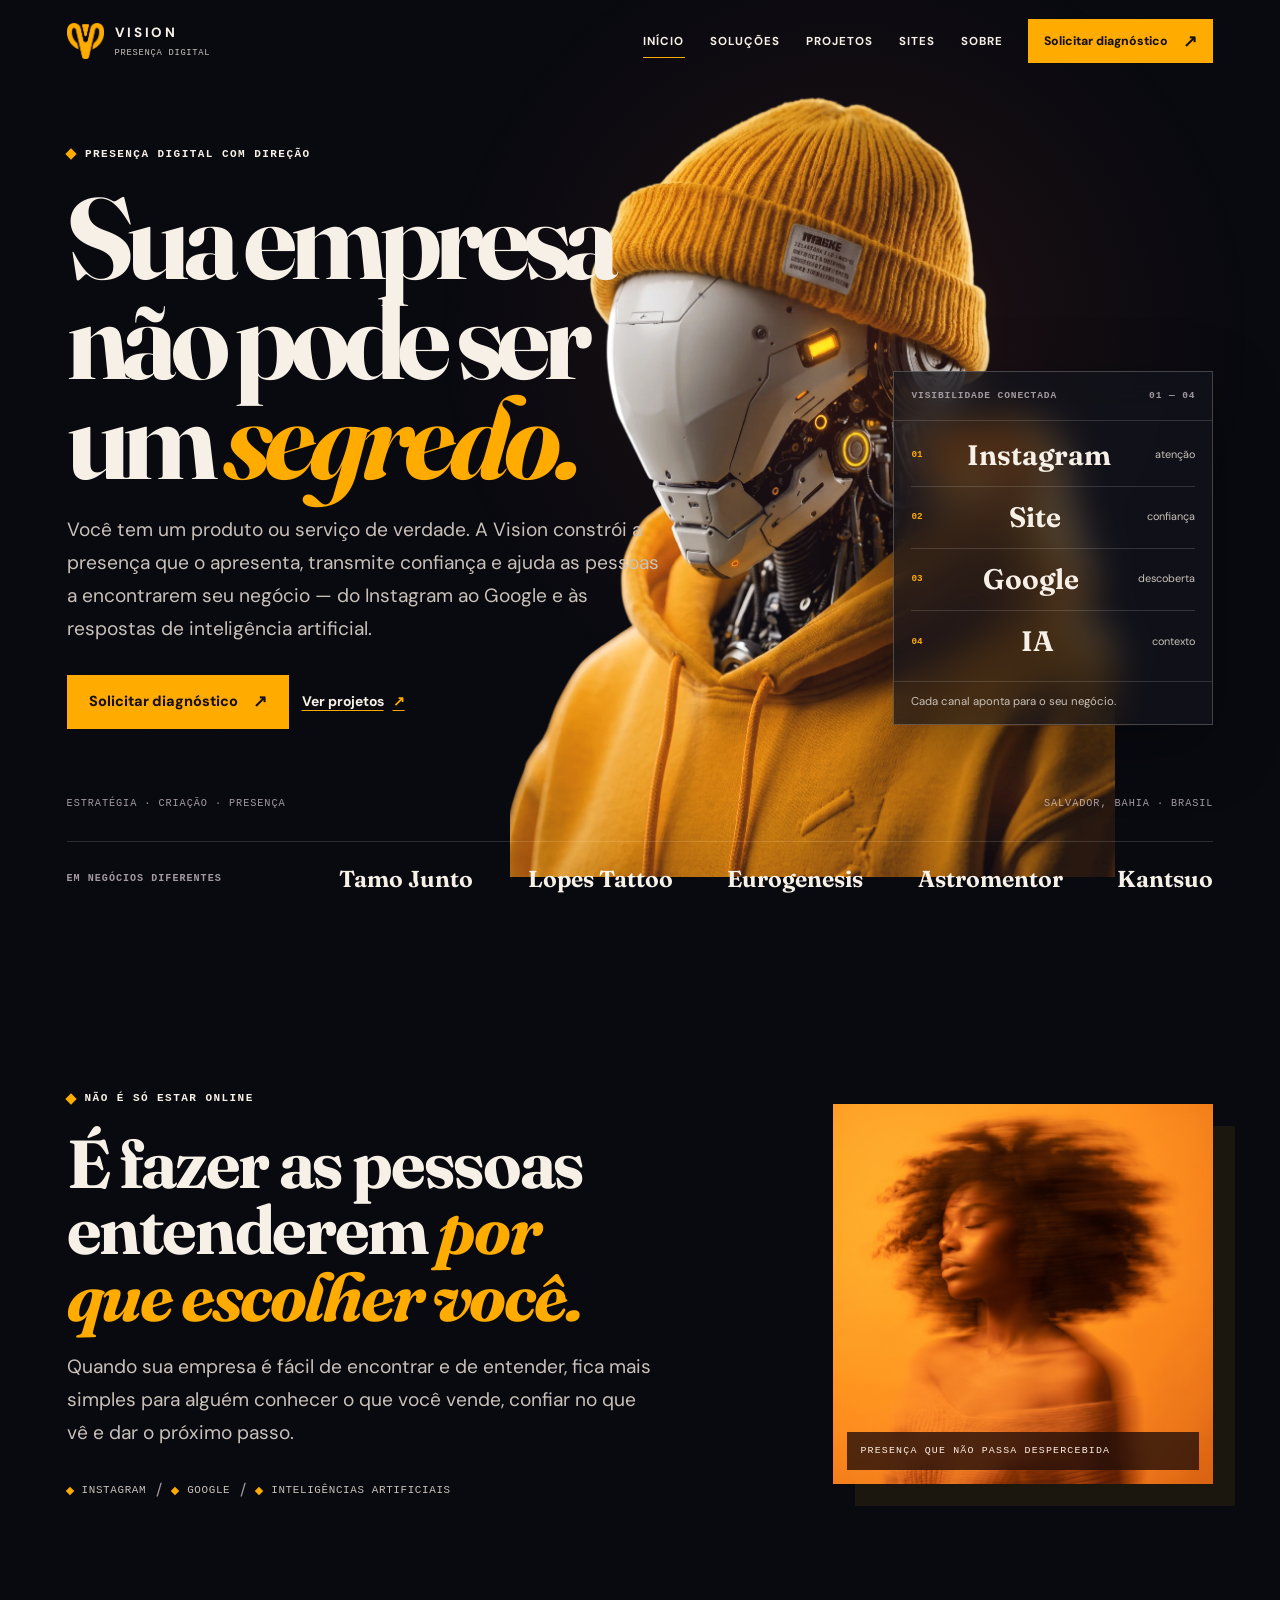
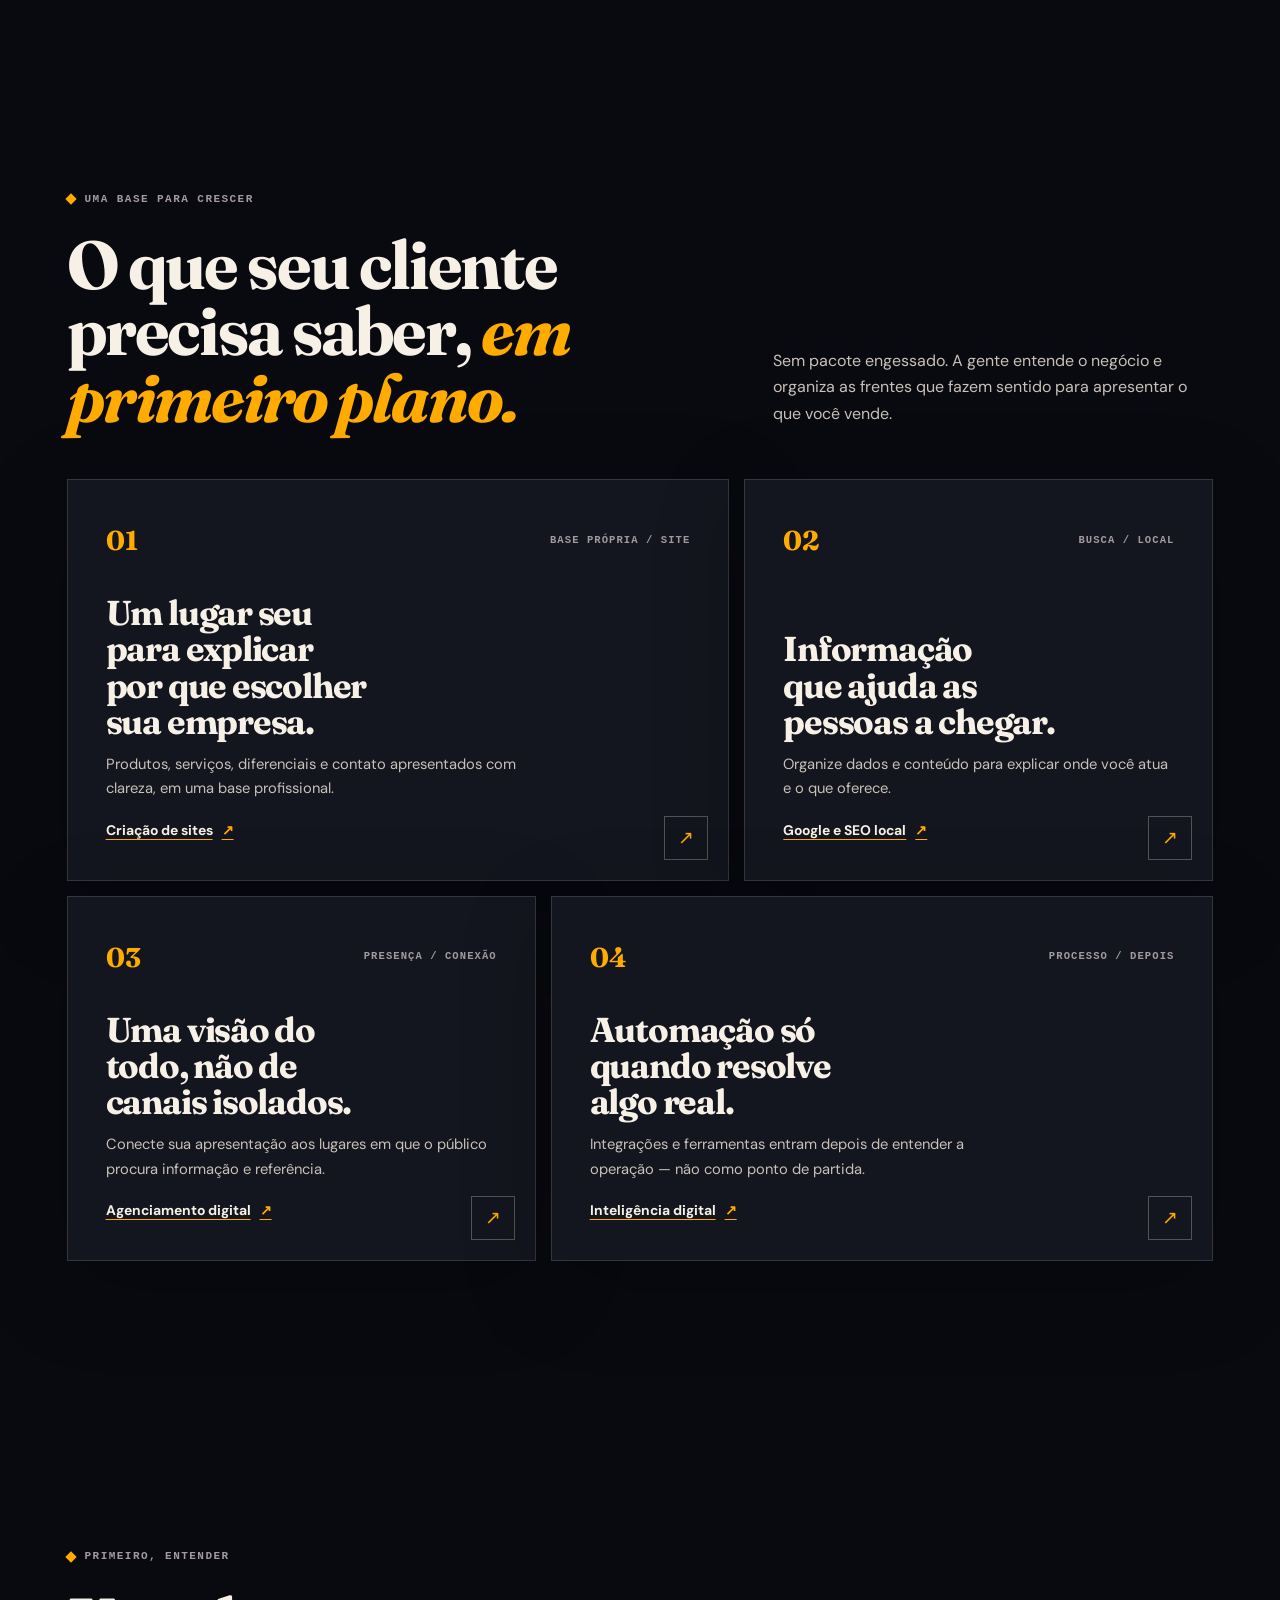
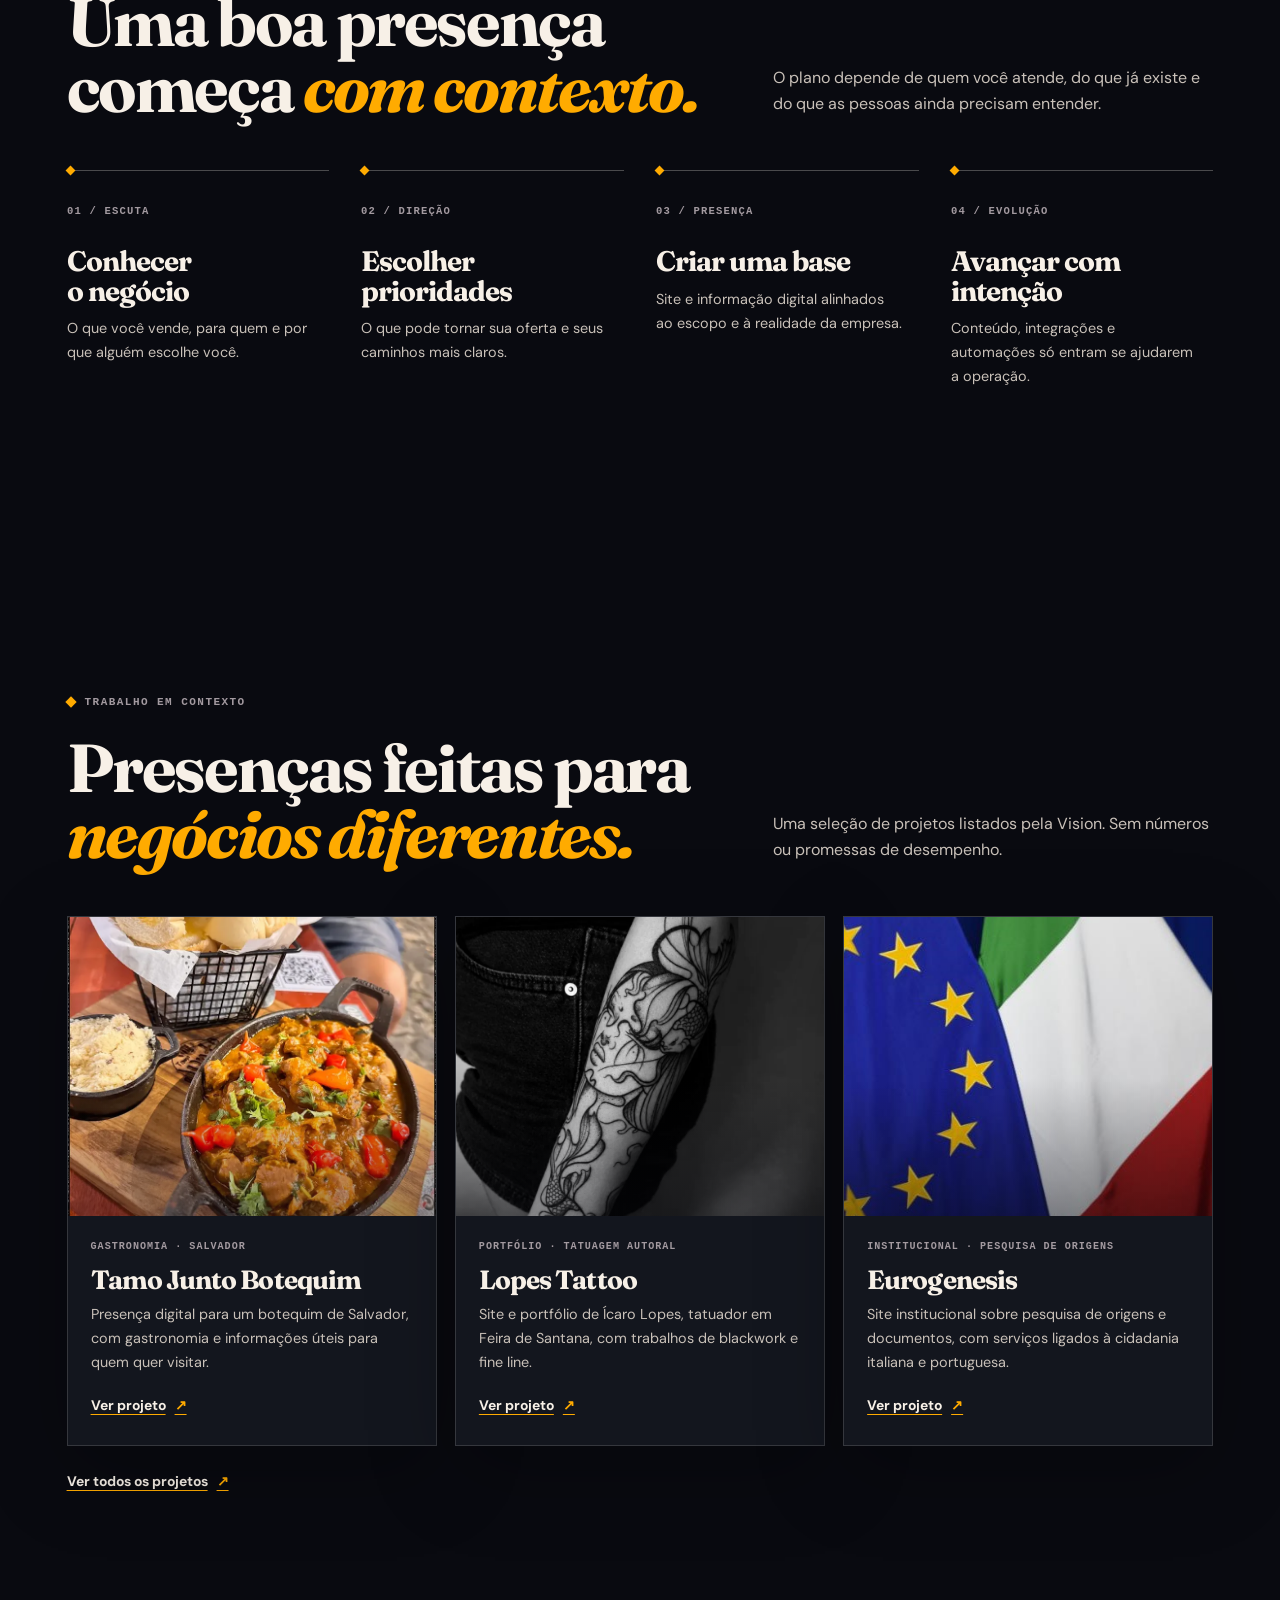
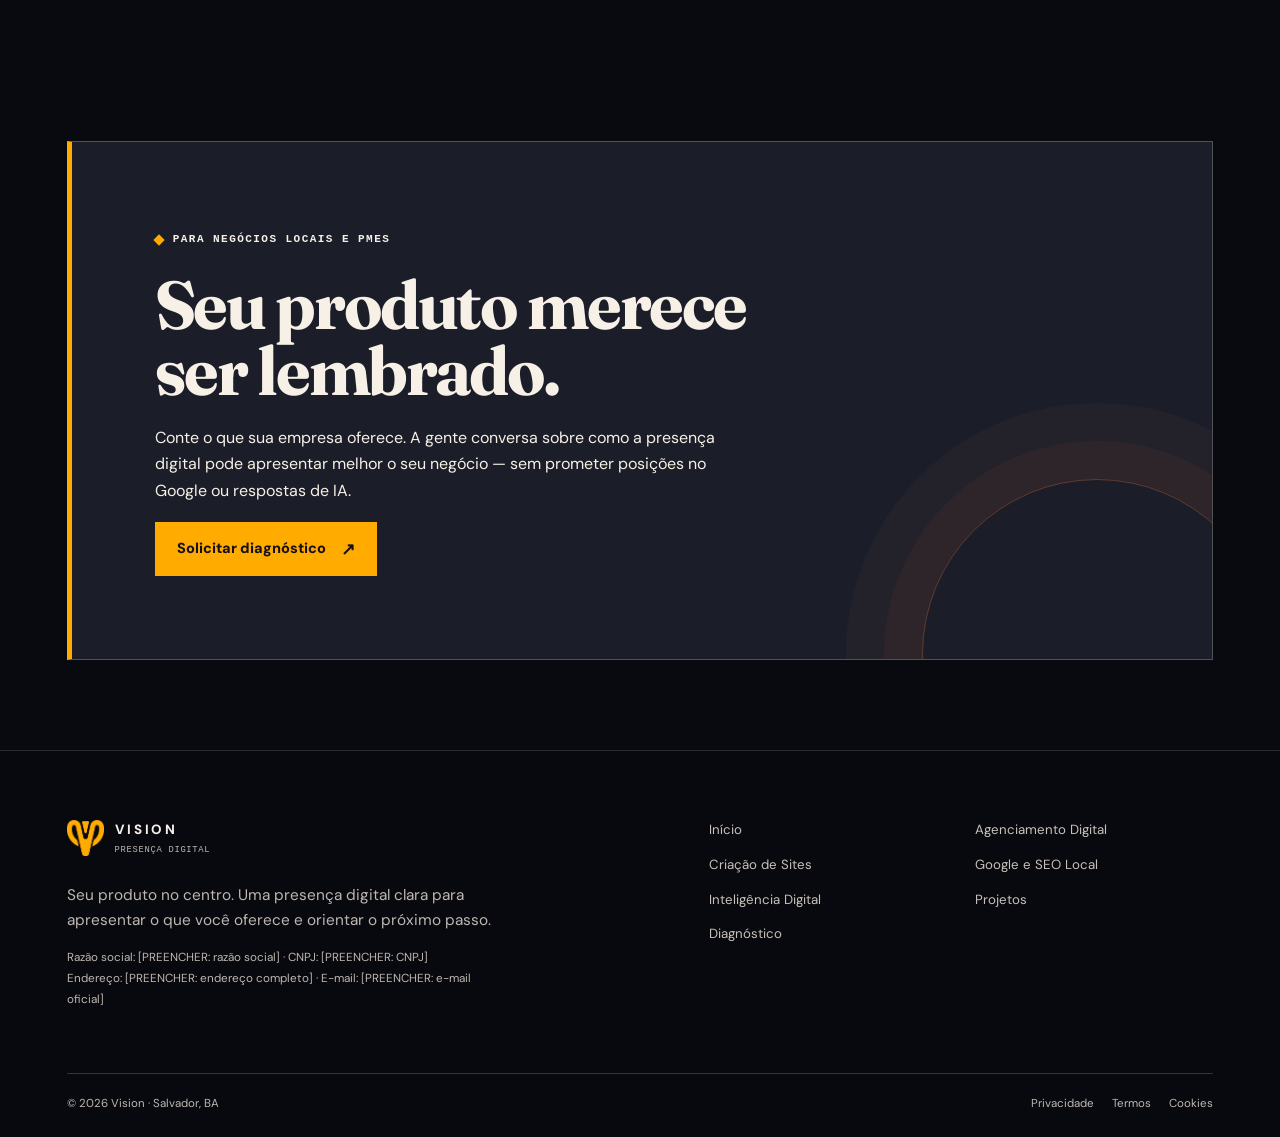
==== commit 1df7d707: "Remove estilo especial do Eurogenesis" ====
--- a/index.html
+++ b/index.html
@@ -47,7 +47,7 @@
           <p class="lede">Você tem um produto ou serviço de verdade. A Vision constrói a presença que o apresenta, transmite confiança e ajuda as pessoas a encontrarem seu negócio — do Instagram ao Google e às respostas de inteligência artificial.</p>
           <div class="button-row"><a class="button" href="/diagnostico/">Solicitar diagnóstico</a><a class="text-link" href="/projetos/">Ver projetos</a></div>
         </div>
-        <figure class="hero-art" aria-hidden="true"><img src="/assets/images/robot-amber-hero02.webp" alt="" width="1225" height="1600" decoding="async" fetchpriority="high"></figure>
+        <figure class="hero-art" aria-hidden="true"><img src="/assets/images/robot-amber-hero001.webp" alt="" width="1225" height="1600" decoding="async" fetchpriority="high"></figure>
         <aside class="home-signal glass-panel" aria-label="Como a presença digital conecta os canais da empresa">
           <div class="home-signal__head"><span>Visibilidade conectada</span><span>01 — 04</span></div>
           <div class="home-signal__rows">
@@ -96,7 +96,7 @@
 </article>
 <article class="project-card" id="project-eurogenesis">
   <a href="https://eurogenesis.com.br/" target="_blank" rel="noopener noreferrer" aria-label="Abrir o site de Eurogenesis, em nova aba">
-    <div class="project-card__media project-card__media--euro" role="img" aria-label="Destaque tipográfico de Eurogenesis; imagem do projeto não disponível no pacote"><span class="project-card__media-label" aria-hidden="true">Eurogenesis</span></div>
+    <div class="project-card__media"><img src="/assets/images/eurogenesis.webp" alt="Bandeiras da União Europeia e da Itália, ilustrando o serviço de cidadania italiana" width="427" height="427" loading="lazy" decoding="async"></div>
   </a>
   <div class="project-card__body"><span class="project-card__category">Institucional · pesquisa de origens</span><h3>Eurogenesis</h3><p>Site institucional sobre pesquisa de origens e documentos, com serviços ligados à cidadania italiana e portuguesa.</p><a class="text-link" href="https://eurogenesis.com.br/" target="_blank" rel="noopener noreferrer">Ver projeto</a></div>
 </article>
--- a/assets/css/tokens.css
+++ b/assets/css/tokens.css
@@ -7,14 +7,14 @@
   --color-text: #F4EFE8;
   --color-muted: #C9C1B9;
   --color-subtle: #A39AA0;
-  --color-orange: #F47A40;
+  --color-orange: #ffab00;
   --color-accent: var(--color-orange);
   --color-ink: #F7F0E7;
   --color-ink-inverse: #111014;
   --color-border: rgba(244, 239, 232, 0.15);
   --color-border-strong: rgba(244, 239, 232, 0.28);
   --color-success: #83C99A;
-  --color-focus: #FFD09C;
+  --color-focus: #ffab00;
   --font-display: "Fraunces", Georgia, serif;
   --font-sans: "DM Sans", Inter, "Aptos", "Segoe UI", Arial, sans-serif;
   --font-mono: "SFMono-Regular", Consolas, "Liberation Mono", monospace;
--- a/assets/css/base.css
+++ b/assets/css/base.css
@@ -123,6 +123,18 @@
   color: var(--color-ink-inverse);
   font-weight: 800;
 }
+
+.site-hero-art {
+  
+  margin: 24px 0 30px  0;
+  max-width: 420px;
+  aspect-ratio: 5 / 3;
+  overflow: hidden;
+  border: 1px solid var(--color-border-strong);
+  box-shadow: 12px 12px 0 rgba(244, 122, 64, .09);
+}
+.site-hero-art img { display: block; width: 100%; height: 100%; object-fit: cover; }
+
 .skip-link:focus { transform: translateY(0); }
 
 .breadcrumbs { display: flex; flex-wrap: wrap; align-items: center; gap: 9px; margin-bottom: 30px; color: var(--color-subtle); font-size: 0.82rem; }
--- a/assets/css/layouts.css
+++ b/assets/css/layouts.css
@@ -46,17 +46,17 @@
 .section-intro__aside p { max-width: 31ch; }
 .home-origin { display: grid; grid-template-columns: minmax(0,1.12fr) minmax(240px,.88fr); align-items: center; gap: clamp(35px,7vw,105px); }
 .home-origin__copy h2 { max-width: 12ch; }
-.home-shadow-art { position: relative; justify-self: end; width: min(100%, 380px); aspect-ratio: 1; margin: 0; overflow: hidden; background: #F57B24; box-shadow: 22px 22px 0 rgba(244,122,64,.11); }
-.home-shadow-art img { width: 100%; height: 100%; object-fit: cover; mix-blend-mode: multiply; }
+.home-shadow-art { position: relative; justify-self: end; width: min(100%, 380px); aspect-ratio: 1; margin: 0; overflow: hidden; background: var(--color-orange); box-shadow: 22px 22px 0 #ffaa0013; }
+.home-shadow-art img { width: 100%; height: 100%; object-fit: cover; mix-blend-mode: additive; }
 .home-shadow-art__caption { position: absolute; right: 14px; bottom: 14px; left: 14px; padding: 11px 13px; background: rgba(32,14,10,.78); color: #FFF1E6; font-family: var(--font-mono); font-size: .62rem; letter-spacing: .12em; text-transform: uppercase; backdrop-filter: blur(8px); }
 
 .problem-grid { display: grid; grid-template-columns: repeat(2,minmax(0,1fr)); gap: 16px; margin-top: 36px; }
 .contrast-card { position: relative; min-height: 250px; padding: clamp(24px,3.4vw,40px); overflow: hidden; border: 1px solid var(--color-border); background: var(--color-surface); }
 .contrast-card--structured { background: var(--color-surface-raised); }
-.contrast-card__label { margin-bottom: 25px; color: var(--color-subtle); font-family: var(--font-mono); font-size: .63rem; font-weight: 600; letter-spacing: .1em; text-transform: uppercase; }
-.contrast-card h3 { max-width: 17ch; font-size: clamp(1.8rem,2.8vw,2.8rem); }
-.contrast-card__flow { display: flex; flex-wrap: wrap; align-items: center; gap: 10px; margin-top: 19px; }
-.flow-chip { padding: 7px 10px; border: 1px solid var(--color-border-strong); color: var(--color-muted); font-family: var(--font-mono); font-size: .68rem; }
+.contrast-card__label { margin-bottom: 25px; color：var(--color-subtle); font-family: var(--font-mono); font-size: .63rem; font-weight：600; letter-spacing：.1em; text-transform：uppercase; }
+.contrast-card h3 { max-width：17ch; font-size：clamp(1.8rem,2.8vw,2.8rem); }
+.contrast-card__flow { display：flex; flex-wrap：wrap; align-items：center; gap：10px; margin-top：19px; }
+.flow-chip { padding：7px 10px; border：1px solid var(--color-border-strong); color：var(--color-muted); font-family：var(--font-mono); font-size：.68rem; }
 .flow-arrow { color: var(--color-orange); }
 
 .services-grid { display: grid; grid-template-columns: repeat(12,minmax(0,1fr)); gap: 15px; }
@@ -103,8 +103,8 @@
 .intelligence-hero-art img { display: block; width: 100%; max-height: 350px; aspect-ratio: 4 / 5; object-fit: contain; mix-blend-mode: screen; }
 .intelligence-hero-art figcaption { position: absolute; right: 10px; bottom: 10px; left: 10px; display: grid; gap: 4px; padding: 11px 13px; background: rgba(9,10,16,.9); color: #F4EFE8; font-family: var(--font-display); font-size: 1.08rem; font-weight: 650; line-height: 1.15; }
 .intelligence-hero-art__label { color: #D7C7BB; font-family: var(--font-mono); font-size: .58rem; font-weight: 600; letter-spacing: .11em; text-transform: uppercase; }
-body[data-page="sites"] .page-hero::after { width: min(34vw,420px); aspect-ratio: 1.35; top: 32%; right: 3%; border-radius: 0; transform: perspective(800px) rotateY(-18deg) rotateX(7deg); box-shadow: 0 0 0 13px rgba(244,122,64,.08),0 0 0 27px rgba(244,122,64,.035); }
-body[data-page="seo"] .page-hero::before { background: radial-gradient(circle, rgba(244,122,64,.16), transparent 66%); }
+body[data-page="sites"] .page-hero::after { display: none; }
+body[data-page="sites"] .page-hero::before { display: none; }
 body[data-page="agency"] .page-hero::after { top: 39%; right: 8%; width: 13px; height: 13px; border-radius: 50%; background: var(--color-orange); box-shadow: -95px 72px 0 -3px var(--color-orange), 42px 145px 0 -3px var(--color-orange); }
 
 .service-layout { display: grid; grid-template-columns: minmax(240px,.72fr) minmax(0,1.28fr); align-items: start; gap: clamp(40px,8vw,125px); }
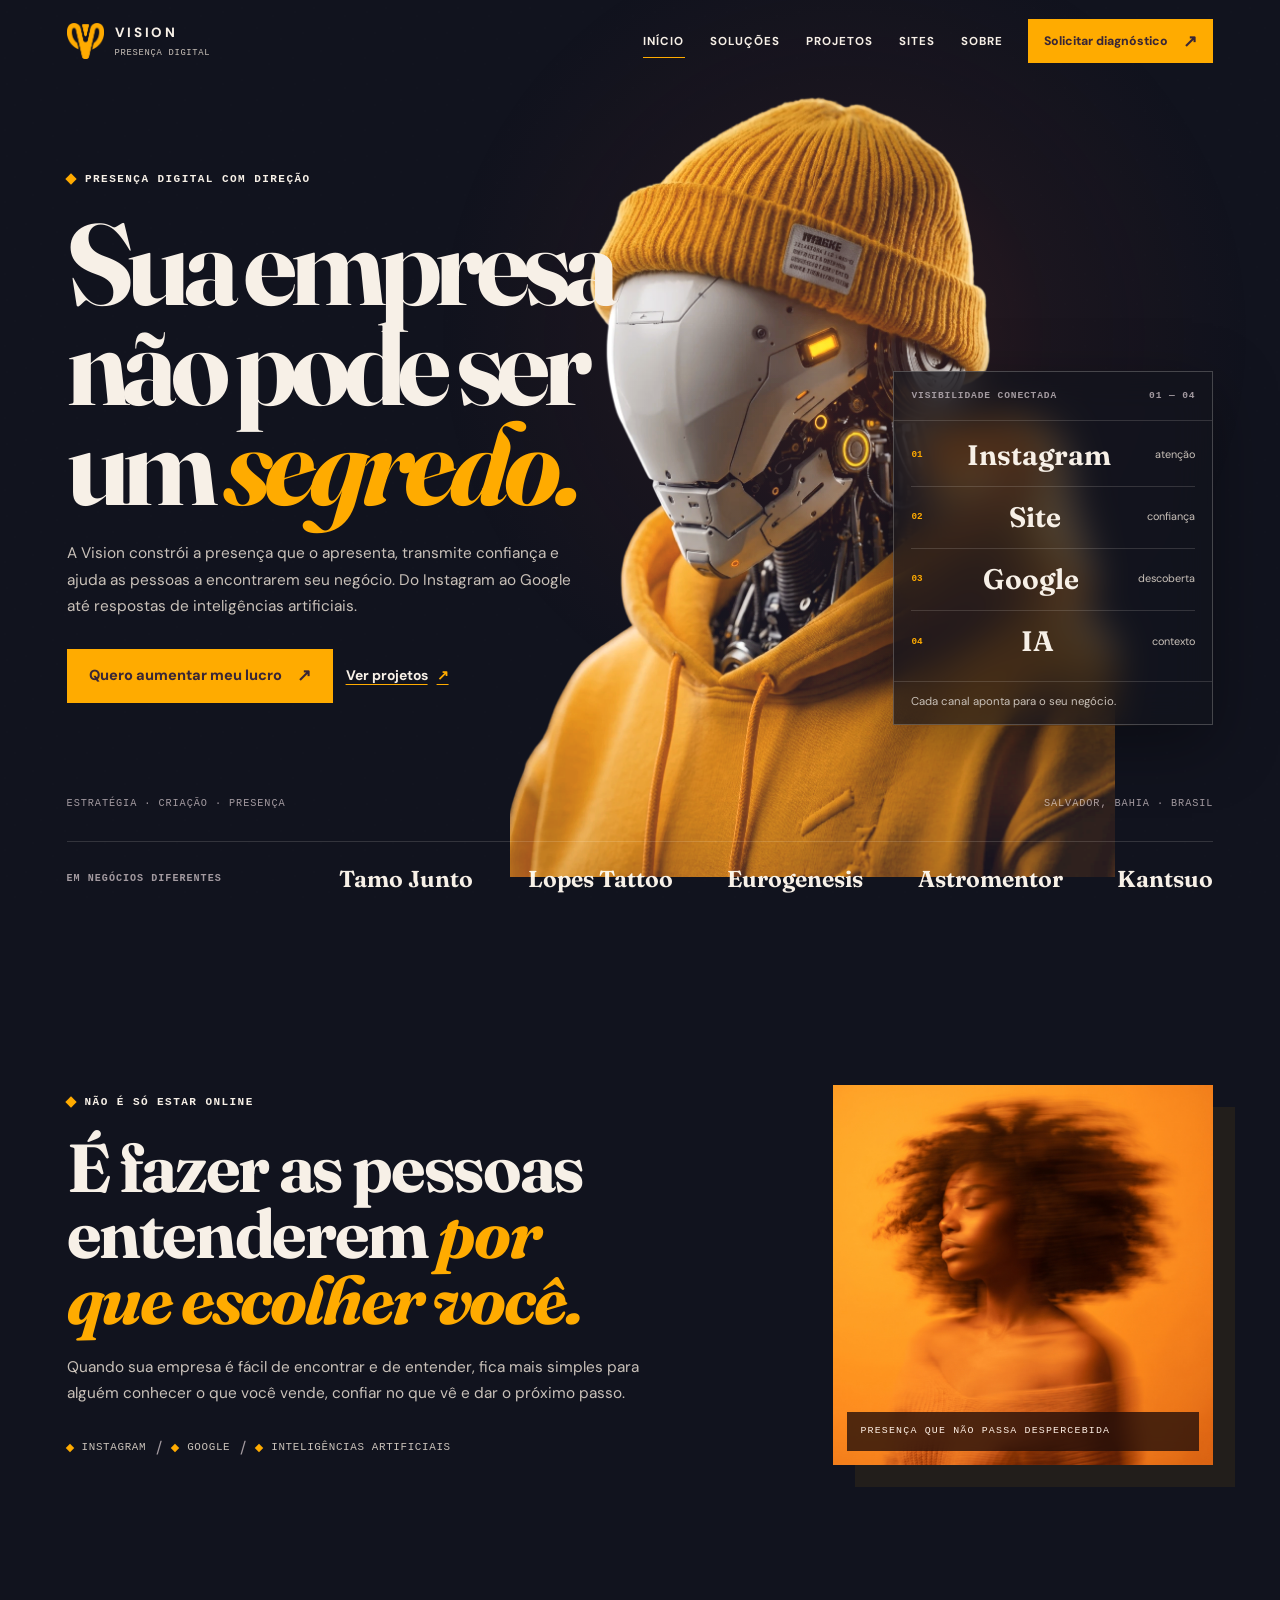
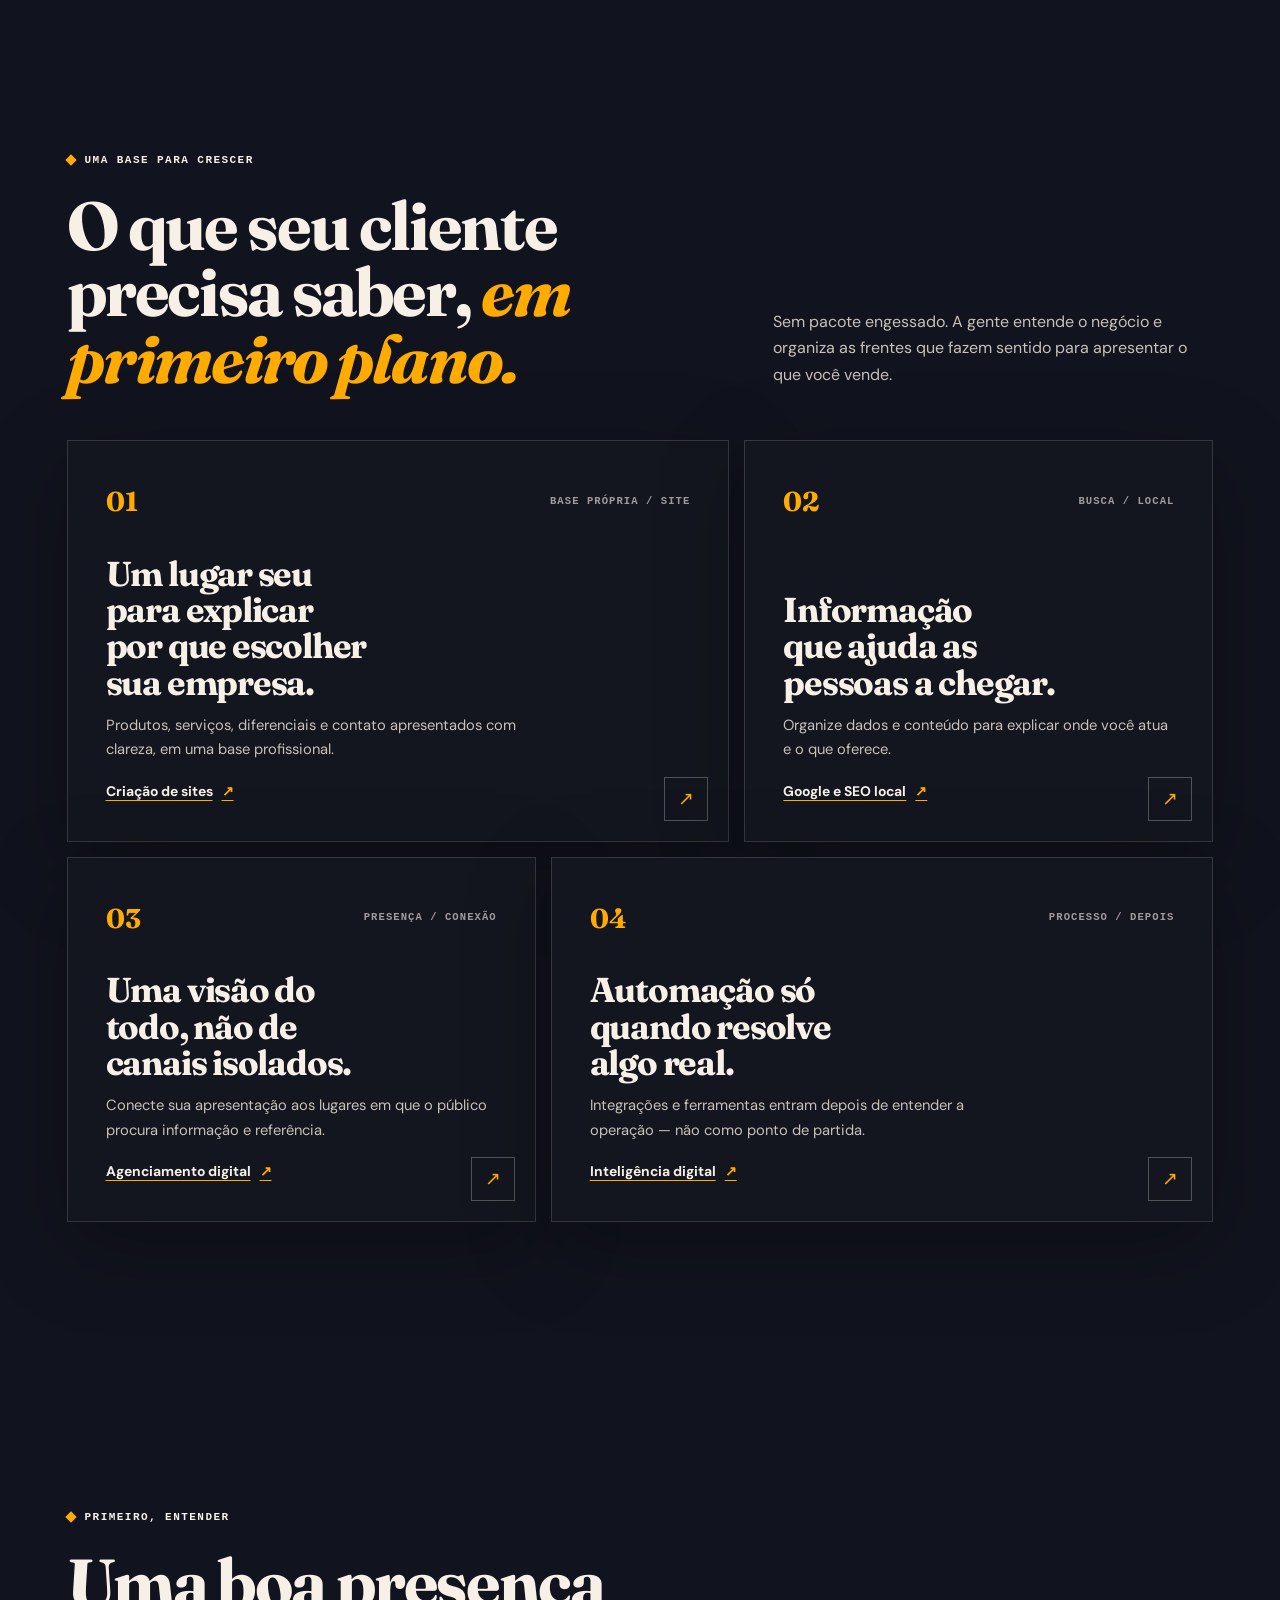
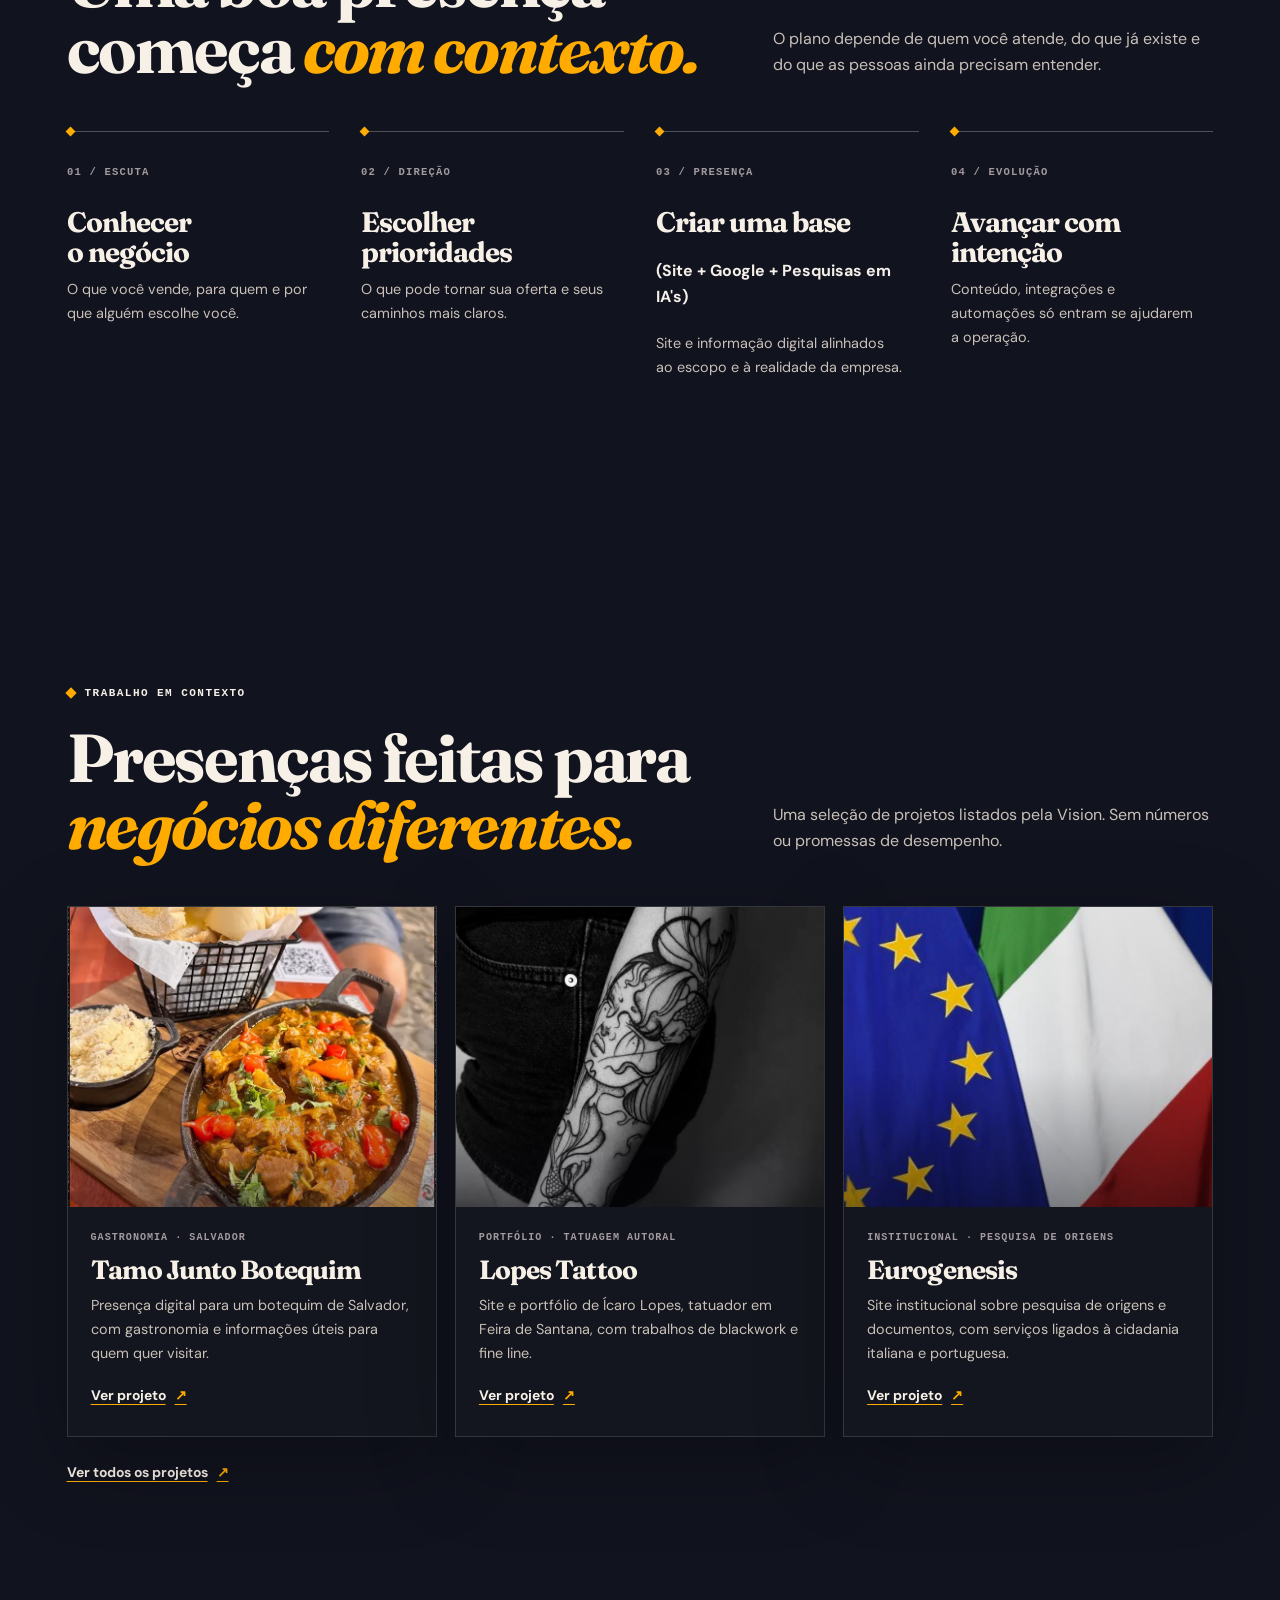
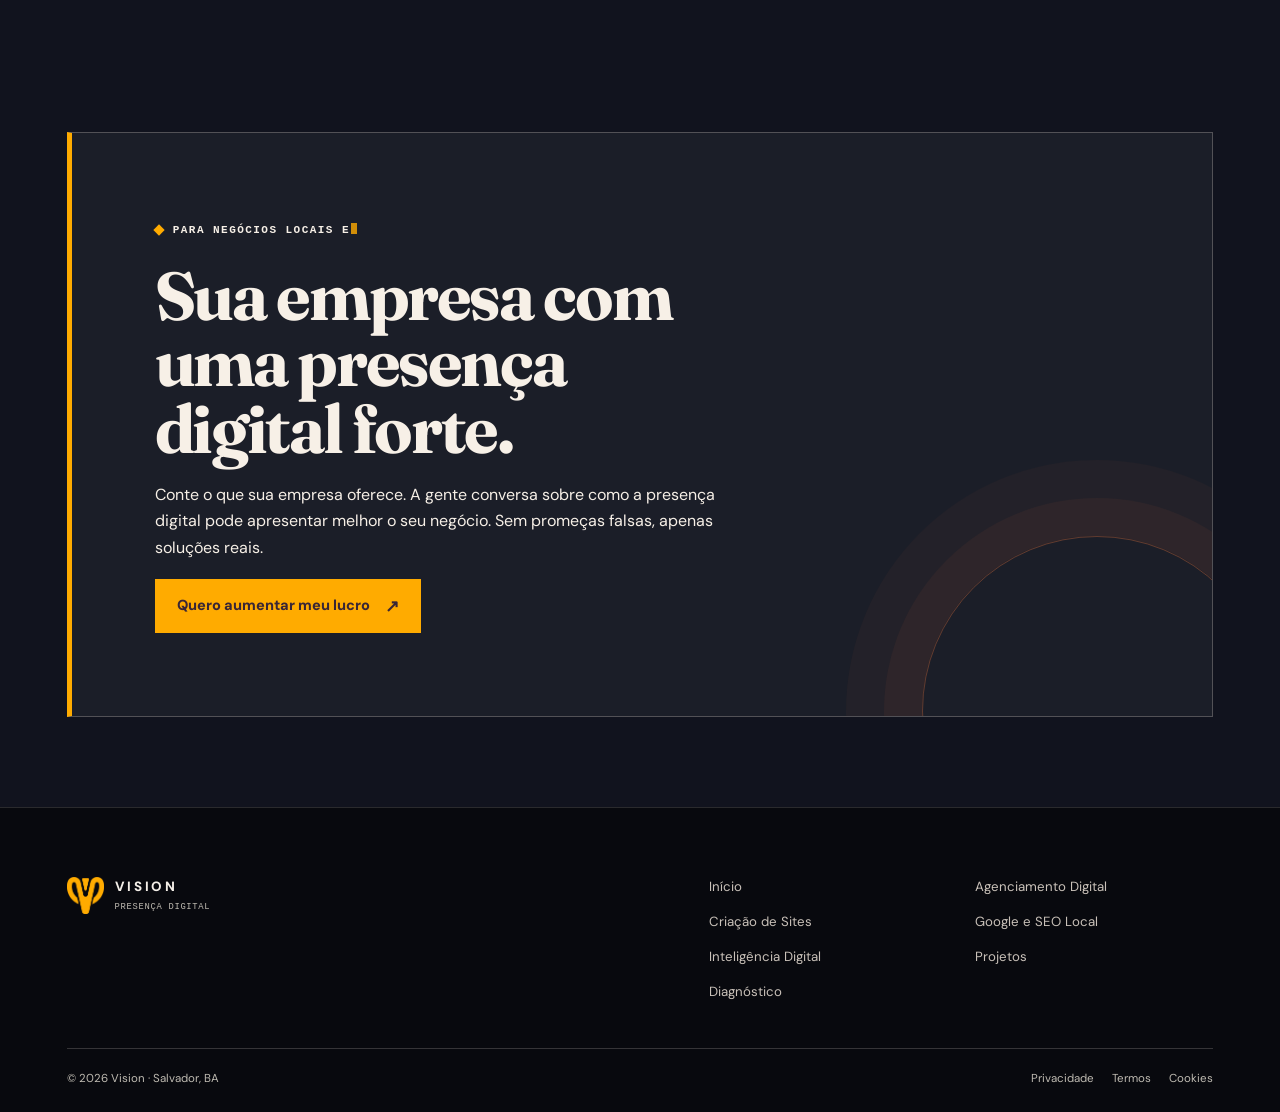
==== commit 4438dda5: "Refactor HTML structure and improve accessibility across multiple pages; update navigation links for" ====
--- a/index.html
+++ b/index.html
@@ -32,20 +32,39 @@
 </head>
 <body data-page="home" data-scene="night">
 <a class="skip-link" href="#main">Pular para o conteúdo</a>
-<header class="site-header"><div class="container site-header__inner">
-  <a class="brand" href="/"><img class="brand__symbol" src="/assets/images/vision-symbol.png" alt="" width="35" height="35"><span><span class="brand__name">VISION</span><span class="brand__descriptor">presença digital</span></span></a>
-  <button class="menu-toggle" type="button" data-menu-toggle aria-expanded="false" aria-controls="primary-nav" aria-label="Abrir menu"><span class="menu-toggle__icon" aria-hidden="true"></span></button>
-  <nav class="primary-nav" id="primary-nav" data-primary-nav aria-label="Navegação principal"><a class="primary-nav__link" href="/" aria-current="page">Início</a><a class="primary-nav__link" href="/agenciamento-digital/">Soluções</a><a class="primary-nav__link" href="/projetos/">Projetos</a><a class="primary-nav__link" href="/criacao-de-sites/">Sites</a><a class="primary-nav__link" href="/#sobre">Sobre</a><a class="button button--small" href="/diagnostico/">Solicitar diagnóstico</a></nav>
-</div></header>
+<header class="site-header">
+  <div class="container site-header__inner">
+  <a class="brand" href="/">
+    <img class="brand__symbol" src="/assets/images/vision-symbol.png" alt="" width="35" height="35"><span>
+      <span class="brand__name">VISION</span>
+      <span class="brand__descriptor">presença digital</span>
+    </span>
+  </a>
+  <button class="menu-toggle" type="button" data-menu-toggle aria-expanded="false" aria-controls="primary-nav" aria-label="Abrir menu">
+    <span class="menu-toggle__icon" aria-hidden="true"></span>
+  </button>
+  <nav class="primary-nav" id="primary-nav" data-primary-nav aria-label="Navegação principal">
+    <a class="primary-nav__link" href="/" aria-current="page">Início</a>
+    <a class="primary-nav__link" href="/agenciamento-digital/">Soluções</a>
+    <a class="primary-nav__link" href="/projetos/">Projetos</a>
+    <a class="primary-nav__link" href="/criacao-de-sites/">Sites</a>
+    <a class="primary-nav__link" href="/#sobre">Sobre</a>
+    <a class="button button--small" href="/diagnostico/">Solicitar diagnóstico</a>
+  </nav>
+</div>
+</header>
 <main id="main">
   <section class="hero-home" aria-labelledby="home-title" data-scene="night">
     <div class="container">
       <div class="hero-home__layout">
         <div class="hero-copy">
-          <p class="eyebrow"><span class="typewriter" data-typewriter data-text="PRESENÇA DIGITAL COM DIREÇÃO" aria-hidden="true">PRESENÇA DIGITAL COM DIREÇÃO</span><span class="visually-hidden">Presença digital com direção</span></p>
+          <p class="eyebrow">
+            <span class="typewriter" data-typewriter data-text="PRESENÇA DIGITAL COM DIREÇÃO" aria-hidden="true">PRESENÇA DIGITAL COM DIREÇÃO</span>
+            <span class="visually-hidden">Presença digital com direção</span>
+          </p>
           <h1 id="home-title">Sua empresa não pode ser um <span class="accent">segredo.</span></h1>
-          <p class="lede">Você tem um produto ou serviço de verdade. A Vision constrói a presença que o apresenta, transmite confiança e ajuda as pessoas a encontrarem seu negócio — do Instagram ao Google e às respostas de inteligência artificial.</p>
-          <div class="button-row"><a class="button" href="/diagnostico/">Solicitar diagnóstico</a><a class="text-link" href="/projetos/">Ver projetos</a></div>
+          <p class="lede">A Vision constrói a presença que o apresenta, transmite confiança e ajuda as pessoas a encontrarem seu negócio. Do Instagram ao Google até respostas de inteligências artificiais.</p>
+          <div class="button-row"><a class="button" href="/diagnostico/">Quero aumentar meu lucro</a><a class="text-link" href="/projetos/">Ver projetos</a></div>
         </div>
         <figure class="hero-art" aria-hidden="true"><img src="/assets/images/robot-amber-hero001.webp" alt="" width="1225" height="1600" decoding="async" fetchpriority="high"></figure>
         <aside class="home-signal glass-panel" aria-label="Como a presença digital conecta os canais da empresa">
@@ -65,46 +84,225 @@
   </section>
   <section class="section" id="sobre" aria-labelledby="home-context-title" data-scene="plum">
     <div class="container home-origin">
-      <div class="home-origin__copy"><p class="eyebrow"><span class="typewriter" data-typewriter data-text="NÃO É SÓ ESTAR ONLINE" aria-hidden="true">NÃO É SÓ ESTAR ONLINE</span><span class="visually-hidden">Não é só estar online</span></p><h2 id="home-context-title">É fazer as pessoas entenderem <span class="accent">por que escolher você.</span></h2><p class="lede">Quando sua empresa é fácil de encontrar e de entender, fica mais simples para alguém conhecer o que você vende, confiar no que vê e dar o próximo passo.</p><div class="home-orbit" role="group" aria-label="Canais digitais atendidos"><span class="home-orbit__item">Instagram</span><span class="home-orbit__separator" aria-hidden="true">/</span><span class="home-orbit__item">Google</span><span class="home-orbit__separator" aria-hidden="true">/</span><span class="home-orbit__item">Inteligências artificiais</span></div></div>
-      <figure class="home-shadow-art" aria-hidden="true"><img src="/assets/images/woman-orange-editorial.webp" alt="" width="420" height="420" loading="lazy" decoding="async"><figcaption class="home-shadow-art__caption">Presença que não passa despercebida</figcaption></figure>
+      <div class="home-origin__copy">
+        <p class="eyebrow">
+          <span class="typewriter" data-typewriter data-text="NÃO É SÓ ESTAR ONLINE" aria-hidden="true">NÃO É SÓ ESTAR ONLINE</span>
+          <span class="visually-hidden">Não é só estar online</span>
+        </p>
+        <h2 id="home-context-title">É fazer as pessoas entenderem <span class="accent">por que escolher você.</span></h2>
+        <p class="lede">Quando sua empresa é fácil de encontrar e de entender, fica mais simples para alguém conhecer o que você vende, confiar no que vê e dar o próximo passo.</p>
+        <div class="home-orbit" role="group" aria-label="Canais digitais atendidos">
+          <span class="home-orbit__item">Instagram</span>
+          <span class="home-orbit__separator" aria-hidden="true">/</span>
+          <span class="home-orbit__item">Google</span>
+          <span class="home-orbit__separator" aria-hidden="true">/</span>
+          <span class="home-orbit__item">Inteligências artificiais</span>
+        </div>
+      </div>
+      <figure class="home-shadow-art" aria-hidden="true">
+        <img src="/assets/images/woman-orange-editorial.webp" alt="" width="420" height="420" loading="lazy" decoding="async">
+        <figcaption class="home-shadow-art__caption">Presença que não passa despercebida</figcaption>
+      </figure>
     </div>
   </section>
-  <section class="section" aria-labelledby="home-services-title" data-scene="paper"><div class="container"><div class="section-heading"><div><p class="eyebrow">Uma base para crescer</p><h2 id="home-services-title">O que seu cliente precisa saber, <span class="accent">em primeiro plano.</span></h2></div><p class="section-heading__copy">Sem pacote engessado. A gente entende o negócio e organiza as frentes que fazem sentido para apresentar o que você vende.</p></div>
+
+  <section class="section" aria-labelledby="home-services-title" data-scene="paper">
+    <div class="container">
+      <div class="section-heading"><div>
+        <p class="eyebrow">
+          <span class="typewriter" data-typewriter data-text="UMA BASE PARA CRESCER" aria-hidden="true">Uma base para crescer</span>
+          <span class="visually-hidden">Uma base para crescer</span>
+        </p>
+        <h2 id="home-services-title">O que seu cliente precisa saber, <span class="accent">em primeiro plano.</span>
+        </h2>
+      </div>
+      <p class="section-heading__copy">Sem pacote engessado. A gente entende o negócio e organiza as frentes que fazem sentido para apresentar o que você vende.</p>
+    </div>
     <div class="services-grid">
-      <a class="service-card" href="/criacao-de-sites/"><span class="service-card__top"><span class="service-card__icon" aria-hidden="true">01</span><span class="service-card__number">BASE PRÓPRIA / SITE</span></span><h3>Um lugar seu para explicar por que escolher sua empresa.</h3><p>Produtos, serviços, diferenciais e contato apresentados com clareza, em uma base profissional.</p><span class="text-link">Criação de sites</span></a>
-      <a class="service-card" href="/seo-local/"><span class="service-card__top"><span class="service-card__icon" aria-hidden="true">02</span><span class="service-card__number">BUSCA / LOCAL</span></span><h3>Informação que ajuda as pessoas a chegar.</h3><p>Organize dados e conteúdo para explicar onde você atua e o que oferece.</p><span class="text-link">Google e SEO local</span></a>
-      <a class="service-card" href="/agenciamento-digital/"><span class="service-card__top"><span class="service-card__icon" aria-hidden="true">03</span><span class="service-card__number">PRESENÇA / CONEXÃO</span></span><h3>Uma visão do todo, não de canais isolados.</h3><p>Conecte sua apresentação aos lugares em que o público procura informação e referência.</p><span class="text-link">Agenciamento digital</span></a>
-      <a class="service-card" href="/inteligencia-digital/"><span class="service-card__top"><span class="service-card__icon" aria-hidden="true">04</span><span class="service-card__number">PROCESSO / DEPOIS</span></span><h3>Automação só quando resolve algo real.</h3><p>Integrações e ferramentas entram depois de entender a operação — não como ponto de partida.</p><span class="text-link">Inteligência digital</span></a>
-    </div>
-  </div></section>
-  <section class="section" aria-labelledby="home-method-title" data-scene="smoke"><div class="container"><div class="section-heading"><div><p class="eyebrow">Primeiro, entender</p><h2 id="home-method-title">Uma boa presença começa <span class="accent">com contexto.</span></h2></div><p class="section-heading__copy">O plano depende de quem você atende, do que já existe e do que as pessoas ainda precisam entender.</p></div>
-    <div class="method-grid"><article class="method-step"><span class="method-step__number">01 / ESCUTA</span><h3>Conhecer o negócio</h3><p>O que você vende, para quem e por que alguém escolhe você.</p></article><article class="method-step"><span class="method-step__number">02 / DIREÇÃO</span><h3>Escolher prioridades</h3><p>O que pode tornar sua oferta e seus caminhos mais claros.</p></article><article class="method-step"><span class="method-step__number">03 / PRESENÇA</span><h3>Criar uma base</h3><p>Site e informação digital alinhados ao escopo e à realidade da empresa.</p></article><article class="method-step"><span class="method-step__number">04 / EVOLUÇÃO</span><h3>Avançar com intenção</h3><p>Conteúdo, integrações e automações só entram se ajudarem a operação.</p></article></div>
-  </div></section>
-  <section class="section" aria-labelledby="home-projects-title" data-scene="night"><div class="container"><div class="section-heading"><div><p class="eyebrow">Trabalho em contexto</p><h2 id="home-projects-title">Presenças feitas para <span class="accent">negócios diferentes.</span></h2></div><p class="section-heading__copy">Uma seleção de projetos listados pela Vision. Sem números ou promessas de desempenho.</p></div><div class="project-grid">
+      <a class="service-card" href="/criacao-de-sites/">
+        <span class="service-card__top">
+          <span class="service-card__icon" aria-hidden="true">01</span>
+          <span class="service-card__number">BASE PRÓPRIA / SITE</span>
+        </span><h3>Um lugar seu para explicar por que escolher sua empresa.</h3>
+        <p>Produtos, serviços, diferenciais e contato apresentados com clareza, em uma base profissional.</p>
+        <span class="text-link">Criação de sites</span>
+      </a>
+      <a class="service-card" href="/seo-local/">
+        <span class="service-card__top">
+          <span class="service-card__icon" aria-hidden="true">02</span>
+          <span class="service-card__number">BUSCA / LOCAL</span>
+        </span><h3>Informação que ajuda as pessoas a chegar.</h3>
+        <p>Organize dados e conteúdo para explicar onde você atua e o que oferece.</p>
+        <span class="text-link">Google e SEO local</span>
+      </a>
+      <a class="service-card" href="/agenciamento-digital/">
+        <span class="service-card__top">
+          <span class="service-card__icon" aria-hidden="true">03</span>
+          <span class="service-card__number">PRESENÇA / CONEXÃO</span>
+        </span><h3>Uma visão do todo, não de canais isolados.</h3>
+        <p>Conecte sua apresentação aos lugares em que o público procura informação e referência.</p>
+        <span class="text-link">Agenciamento digital</span>
+      </a>
+      <a class="service-card" href="/inteligencia-digital/">
+        <span class="service-card__top">
+          <span class="service-card__icon" aria-hidden="true">04</span>
+          <span class="service-card__number">PROCESSO / DEPOIS</span>
+        </span><h3>Automação só quando resolve algo real.</h3>
+        <p>Integrações e ferramentas entram depois de entender a operação — não como ponto de partida.</p>
+        <span class="text-link">Inteligência digital</span>
+      </a>
+    </div>
+  </div>
+</section>
+
+  <section class="section" aria-labelledby="home-method-title" data-scene="smoke">
+    <div class="container">
+      <div class="section-heading">
+        <div>
+        <p class="eyebrow">
+          <span class="typewriter" data-typewriter data-text="PRIMEIRO, ENTENDER" aria-hidden="true"></span>
+          <span class="visually-hidden">Primeiro, entender</span>
+        </p>
+          <h2 id="home-method-title">Uma boa presença começa <span class="accent">com contexto.</span></h2>
+        </div>
+        <p class="section-heading__copy">O plano depende de quem você atende, do que já existe e do que as pessoas ainda precisam entender.</p>
+      </div>
+    <div class="method-grid">
+      <article class="method-step">
+        <span class="method-step__number">01 / ESCUTA</span>
+        <h3>Conhecer o negócio</h3>
+        <p>O que você vende, para quem e por que alguém escolhe você.</p>
+      </article><article class="method-step">
+        <span class="method-step__number">02 / DIREÇÃO</span>
+        <h3>Escolher prioridades</h3>
+        <p>O que pode tornar sua oferta e seus caminhos mais claros.</p>
+      </article>
+      <article class="method-step">
+        <span class="method-step__number">03 / PRESENÇA</span>
+        <h3>Criar uma base <h4>(Site + Google + Pesquisas em IA's)</h4></h3>
+        <p>Site e informação digital alinhados ao escopo e à realidade da empresa.</p>
+      </article>
+      <article class="method-step">
+        <span class="method-step__number">04 / EVOLUÇÃO</span>
+        <h3>Avançar com intenção</h3>
+        <p>Conteúdo, integrações e automações só entram se ajudarem a operação.</p>
+      </article>
+    </div>
+  </div>
+</section>
+
+  <section class="section" aria-labelledby="home-projects-title" data-scene="night">
+    <div class="container">
+      <div class="section-heading"><div>
+        <p class="eyebrow">
+          <span class="typewriter" data-typewriter data-text="Trabalho em contexto" aria-hidden="true"></span>
+          <span class="visually-hidden">Trabalho em contexto</span>
+        </p>
+        <h2 id="home-projects-title">Presenças feitas para <span class="accent">negócios diferentes.</span></h2>
+      </div>
+      <p class="section-heading__copy">Uma seleção de projetos listados pela Vision. Sem números ou promessas de desempenho.</p>
+    </div>
+    <div class="project-grid">
+
     <!-- PROJECTS:START -->
 <article class="project-card" id="project-tamo-junto-botequim">
   <a href="https://tamojuntobotequim.com.br/" target="_blank" rel="noopener noreferrer" aria-label="Abrir o site de Tamo Junto Botequim, em nova aba">
-    <div class="project-card__media"><img src="/assets/images/tamo-junto-case.webp" alt="Petiscos e prato servido no Tamo Junto Botequim" width="759" height="900" loading="lazy" decoding="async"></div>
+    <div class="project-card__media">
+      <img src="/assets/images/tamo-junto-case.webp" alt="Petiscos e prato servido no Tamo Junto Botequim" width="759" height="900" loading="lazy" decoding="async">
+    </div>
   </a>
-  <div class="project-card__body"><span class="project-card__category">Gastronomia · Salvador</span><h3>Tamo Junto Botequim</h3><p>Presença digital para um botequim de Salvador, com gastronomia e informações úteis para quem quer visitar.</p><a class="text-link" href="https://tamojuntobotequim.com.br/" target="_blank" rel="noopener noreferrer">Ver projeto</a></div>
+  <div class="project-card__body">
+    <span class="project-card__category">Gastronomia · Salvador</span>
+    <h3>Tamo Junto Botequim</h3>
+    <p>Presença digital para um botequim de Salvador, com gastronomia e informações úteis para quem quer visitar.</p>
+    <a class="text-link" href="https://tamojuntobotequim.com.br/" target="_blank" rel="noopener noreferrer">Ver projeto</a>
+  </div>
 </article>
+
 <article class="project-card" id="project-lopes-tattoo">
   <a href="https://kfezin.github.io/lopes-tattoo-site/index.html" target="_blank" rel="noopener noreferrer" aria-label="Abrir o site de Lopes Tattoo, em nova aba">
-    <div class="project-card__media"><img src="/assets/images/lopes-tattoo-case.webp" alt="Tatuagem autoral em blackwork apresentada no portfólio Lopes Tattoo" width="900" height="900" loading="lazy" decoding="async"></div>
+    <div class="project-card__media">
+      <img src="/assets/images/lopes-tattoo-case.webp" alt="Tatuagem autoral em blackwork apresentada no portfólio Lopes Tattoo" width="900" height="900" loading="lazy" decoding="async">
+    </div>
   </a>
-  <div class="project-card__body"><span class="project-card__category">Portfólio · tatuagem autoral</span><h3>Lopes Tattoo</h3><p>Site e portfólio de Ícaro Lopes, tatuador em Feira de Santana, com trabalhos de blackwork e fine line.</p><a class="text-link" href="https://kfezin.github.io/lopes-tattoo-site/index.html" target="_blank" rel="noopener noreferrer">Ver projeto</a></div>
+  <div class="project-card__body">
+    <span class="project-card__category">Portfólio · tatuagem autoral</span>
+    <h3>Lopes Tattoo</h3>
+    <p>Site e portfólio de Ícaro Lopes, tatuador em Feira de Santana, com trabalhos de blackwork e fine line.</p>
+    <a class="text-link" href="https://kfezin.github.io/lopes-tattoo-site/index.html" target="_blank" rel="noopener noreferrer">Ver projeto</a>
+  </div>
 </article>
+
 <article class="project-card" id="project-eurogenesis">
   <a href="https://eurogenesis.com.br/" target="_blank" rel="noopener noreferrer" aria-label="Abrir o site de Eurogenesis, em nova aba">
-    <div class="project-card__media"><img src="/assets/images/eurogenesis.webp" alt="Bandeiras da União Europeia e da Itália, ilustrando o serviço de cidadania italiana" width="427" height="427" loading="lazy" decoding="async"></div>
+    <div class="project-card__media">
+      <img src="/assets/images/eurogenesis.webp" alt="Bandeiras da União Europeia e da Itália, ilustrando o serviço de cidadania italiana" width="427" height="427" loading="lazy" decoding="async">
+    </div>
   </a>
-  <div class="project-card__body"><span class="project-card__category">Institucional · pesquisa de origens</span><h3>Eurogenesis</h3><p>Site institucional sobre pesquisa de origens e documentos, com serviços ligados à cidadania italiana e portuguesa.</p><a class="text-link" href="https://eurogenesis.com.br/" target="_blank" rel="noopener noreferrer">Ver projeto</a></div>
+  <div class="project-card__body">
+    <span class="project-card__category">Institucional · pesquisa de origens</span>
+    <h3>Eurogenesis</h3>
+    <p>Site institucional sobre pesquisa de origens e documentos, com serviços ligados à cidadania italiana e portuguesa.</p>
+    <a class="text-link" href="https://eurogenesis.com.br/" target="_blank" rel="noopener noreferrer">Ver projeto</a>
+  </div>
 </article>
       <!-- PROJECTS:END -->
-  </div><p class="button-row button-row--after-content"><a class="text-link" href="/projetos/">Ver todos os projetos</a></p></div></section>
-  <section class="section section--compact" aria-labelledby="home-cta-title" data-scene="ember"><div class="container cta-panel"><p class="eyebrow">Para negócios locais e PMEs</p><h2 id="home-cta-title">Seu produto merece ser lembrado.</h2><p>Conte o que sua empresa oferece. A gente conversa sobre como a presença digital pode apresentar melhor o seu negócio — sem prometer posições no Google ou respostas de IA.</p><a class="button" href="/diagnostico/">Solicitar diagnóstico</a></div></section>
+
+  </div>
+  <p class="button-row button-row--after-content">
+    <a class="text-link" href="/projetos/">Ver todos os projetos</a>
+  </p>
+</div>
+</section>
+  <section class="section section--compact" aria-labelledby="home-cta-title" data-scene="ember">
+    <div class="container cta-panel">
+        <p class="eyebrow">
+          <span class="typewriter" data-typewriter data-text="Para negócios locais e PMEs" aria-hidden="true"></span>
+          <span class="visually-hidden">Para negócios locais e PMEs</span>
+        </p>
+      <h2 id="home-cta-title">Sua empresa com uma presença digital forte.</h2>
+      <p>Conte o que sua empresa oferece. A gente conversa sobre como a presença digital pode apresentar melhor o seu negócio. Sem promeças falsas, apenas soluções reais.</p>
+      <a class="button" href="/diagnostico/">Quero aumentar meu lucro</a>
+    </div>
+  </section>
 </main>
-<footer class="site-footer"><div class="container"><div class="site-footer__top"><div class="site-footer__identity"><a class="brand" href="/"><img class="brand__symbol" src="/assets/images/vision-symbol.png" alt="" width="35" height="35" loading="lazy" decoding="async"><span><span class="brand__name">VISION</span><span class="brand__descriptor">presença digital</span></span></a><p class="site-footer__statement">Seu produto no centro. Uma presença digital clara para apresentar o que você oferece e orientar o próximo passo.</p><p class="site-footer__company">Razão social: [PREENCHER: razão social] · CNPJ: [PREENCHER: CNPJ]<br>Endereço: [PREENCHER: endereço completo] · E-mail: [PREENCHER: e-mail oficial]</p></div><nav class="footer-nav" aria-label="Navegação do rodapé"><a href="/">Início</a><a href="/agenciamento-digital/">Agenciamento Digital</a><a href="/criacao-de-sites/">Criação de Sites</a><a href="/seo-local/">Google e SEO Local</a><a href="/inteligencia-digital/">Inteligência Digital</a><a href="/projetos/">Projetos</a><a href="/diagnostico/">Diagnóstico</a></nav></div><div class="site-footer__bottom"><span>© <span data-current-year>2026</span> Vision · Salvador, BA</span><nav class="footer-legal" aria-label="Informações legais"><a href="/privacidade/">Privacidade</a><a href="/termos/">Termos</a><a href="/cookies/">Cookies</a></nav></div></div></footer>
+
+<footer class="site-footer">
+  <div class="container">
+  <div class="site-footer__top">
+  <div class="site-footer__identity">
+    <a class="brand" href="/">
+      <img class="brand__symbol" src="/assets/images/vision-symbol.png" alt="" width="35" height="35" loading="lazy" decoding="async">
+      <span>
+        <span class="brand__name">VISION</span>
+        <span class="brand__descriptor">presença digital</span>
+      </span>
+    </a>
+    <br>
+    <br>
+    <br>
+    <span class="site-footer__company"></span>
+  </div>
+  <nav class="footer-nav" aria-label="Navegação do rodapé">
+    <a href="/">Início</a>
+    <a href="/agenciamento-digital/">Agenciamento Digital</a>
+    <a href="/criacao-de-sites/">Criação de Sites</a>
+    <a href="/seo-local/">Google e SEO Local</a>
+    <a href="/inteligencia-digital/">Inteligência Digital</a>
+    <a href="/projetos/">Projetos</a><a href="/diagnostico/">Diagnóstico</a>
+  </nav>
+</div>
+<div class="site-footer__bottom">
+  <span>© <span data-current-year>2026</span> Vision · Salvador, BA</span>
+  <nav class="footer-legal" aria-label="Informações legais">
+    <a href="/privacidade/">Privacidade</a>
+    <a href="/termos/">Termos</a>
+    <a href="/cookies/">Cookies</a>
+  </nav>
+</div>
+</div>
+</footer>
+
 <script src="/assets/js/site.js" defer></script>
 </body>
 </html>
--- a/assets/css/tokens.css
+++ b/assets/css/tokens.css
@@ -1,6 +1,6 @@
 :root {
   color-scheme: dark;
-  --color-bg: #090A10;
+  --color-bg: #11131e;
   --color-surface: #13161E;
   --color-surface-raised: #1B1E28;
   --color-surface-soft: #24222B;
--- a/assets/css/base.css
+++ b/assets/css/base.css
@@ -60,7 +60,7 @@
 }
 h1 {
   max-width: 12ch;
-  margin-bottom: 26px;
+  margin-bottom: 27px;
   font-size: clamp(3.65rem, 8.4vw, 8.5rem);
   line-height: 0.91;
   letter-spacing: -0.055em;
@@ -99,7 +99,7 @@
 .eyebrow::before { width: 8px; height: 8px; flex: 0 0 auto; background: var(--color-orange); content: ""; transform: rotate(45deg); }
 .accent { color: var(--color-orange); font-style: italic; font-weight: 700; }
 body[data-scene="paper"] .accent { color: var(--color-text); text-decoration: underline; text-decoration-color: var(--color-orange); text-decoration-thickness: 0.09em; text-underline-offset: 0.12em; }
-.lede { max-width: 60ch; font-size: clamp(1.07rem, 1.5vw, 1.27rem); line-height: 1.72; }
+.lede { max-width: 60ch; font-size: clamp(.90rem, 1.2vw, 1.27rem); line-height: 1.72; }
 .muted { color: var(--color-muted); }
 
 .visually-hidden {
--- a/assets/css/components.css
+++ b/assets/css/components.css
@@ -36,7 +36,7 @@
   border: 1px solid var(--color-orange);
   border-radius: 0;
   background: var(--color-orange);
-  color: #171116;
+  color: #392636;
   font-size: 0.91rem;
   font-weight: 800;
   line-height: 1.2;
@@ -44,7 +44,7 @@
   transition: transform var(--transition-fast), background-color var(--transition-fast), color var(--transition-fast), box-shadow var(--transition-fast), border-color var(--transition-fast);
 }
 .button::after { display: inline-block; content: "↗"; font-size: 1.06rem; transition: transform var(--transition-fast); }
-.button:hover:not(:disabled) { transform: translateY(-3px); border-color: #FFAA72; background: #FFAA72; box-shadow: 7px 7px 0 rgba(0, 0, 0, 0.23); }
+.button:hover:not(:disabled) { transform: translateY(-3px); border-color: #ffd176; background: #ffcf70; box-shadow: 7px 7px 0 rgba(0, 0, 0, 0.23); }
 .button:hover::after { transform: translate(3px, -3px); }
 .button--small { min-height: 44px; padding-inline: 15px; font-size: 0.77rem; }
 .button--quiet { border-color: var(--color-border-strong); background: transparent; color: var(--color-ink); }
@@ -84,7 +84,7 @@
 .project-card:hover .project-card__media::after { opacity: .28; }
 .project-card__media img { width: 100%; height: 100%; object-fit: cover; transition: transform 600ms cubic-bezier(.2,.7,.2,1); }
 .project-card:hover .project-card__media img { transform: scale(1.04); }
-.project-card__media--euro { display: grid; align-items: end; padding: 22px; background: #321C19; }
+.project-card__media--euro { display: grid; align-items: end; padding: 22px; background: #322919; }
 .project-card__media--euro::after { display: none; }
 .project-card__media-label { color: #FFF0E3; font-family: var(--font-display); font-size: clamp(2.4rem, 4vw, 4.5rem); font-weight: 700; letter-spacing: -0.04em; }
 .project-card__body { padding: 23px 23px 27px; }
@@ -105,7 +105,7 @@
 
 .site-footer { padding: 68px 0 24px; border-top: 1px solid rgba(244,239,232,.14); background: #08090E; color: #F4EFE8; }
 .site-footer .brand, .site-footer .brand__name { color: #F4EFE8; }
-.site-footer .brand__descriptor, .site-footer p, .site-footer__bottom { color: #BEB6B1; }
+.site-footer .brand__descriptor, .site-footer p, .site-footer__bottom { color: #bebab1; }
 .site-footer__top { display: grid; grid-template-columns: minmax(250px, 1fr) minmax(330px, .85fr); gap: 50px; padding-bottom: 45px; }
 .site-footer__statement { max-width: 40ch; margin: 18px 0 13px; font-size: .96rem; }
 .site-footer__company { max-width: 55ch; font-size: .73rem; line-height: 1.8; }
--- a/assets/css/layouts.css
+++ b/assets/css/layouts.css
@@ -99,7 +99,7 @@
 .project-hero-feature > .text-link { justify-self: start; font-size: .75rem; }
 body[data-page="intelligence"] .page-hero::before, body[data-page="intelligence"] .page-hero::after { display: none; }
 .page-hero__aside--intelligence { display: grid; max-width: 460px; gap: 18px; }
-.intelligence-hero-art { position: relative; justify-self: end; width: min(100%,320px); margin: 0; overflow: hidden; border: 1px solid var(--color-border-strong); background: var(--color-surface); box-shadow: 12px 12px 0 rgba(244,122,64,.09); }
+.intelligence-hero-art { position: relative; justify-self: start; width: min(100%,320px); margin: 0; overflow: hidden; border: 1px solid var(--color-border-strong); background: var(--color-surface); box-shadow: 12px 12px 0 rgba(244,122,64,.09); }
 .intelligence-hero-art img { display: block; width: 100%; max-height: 350px; aspect-ratio: 4 / 5; object-fit: contain; mix-blend-mode: screen; }
 .intelligence-hero-art figcaption { position: absolute; right: 10px; bottom: 10px; left: 10px; display: grid; gap: 4px; padding: 11px 13px; background: rgba(9,10,16,.9); color: #F4EFE8; font-family: var(--font-display); font-size: 1.08rem; font-weight: 650; line-height: 1.15; }
 .intelligence-hero-art__label { color: #D7C7BB; font-family: var(--font-mono); font-size: .58rem; font-weight: 600; letter-spacing: .11em; text-transform: uppercase; }
